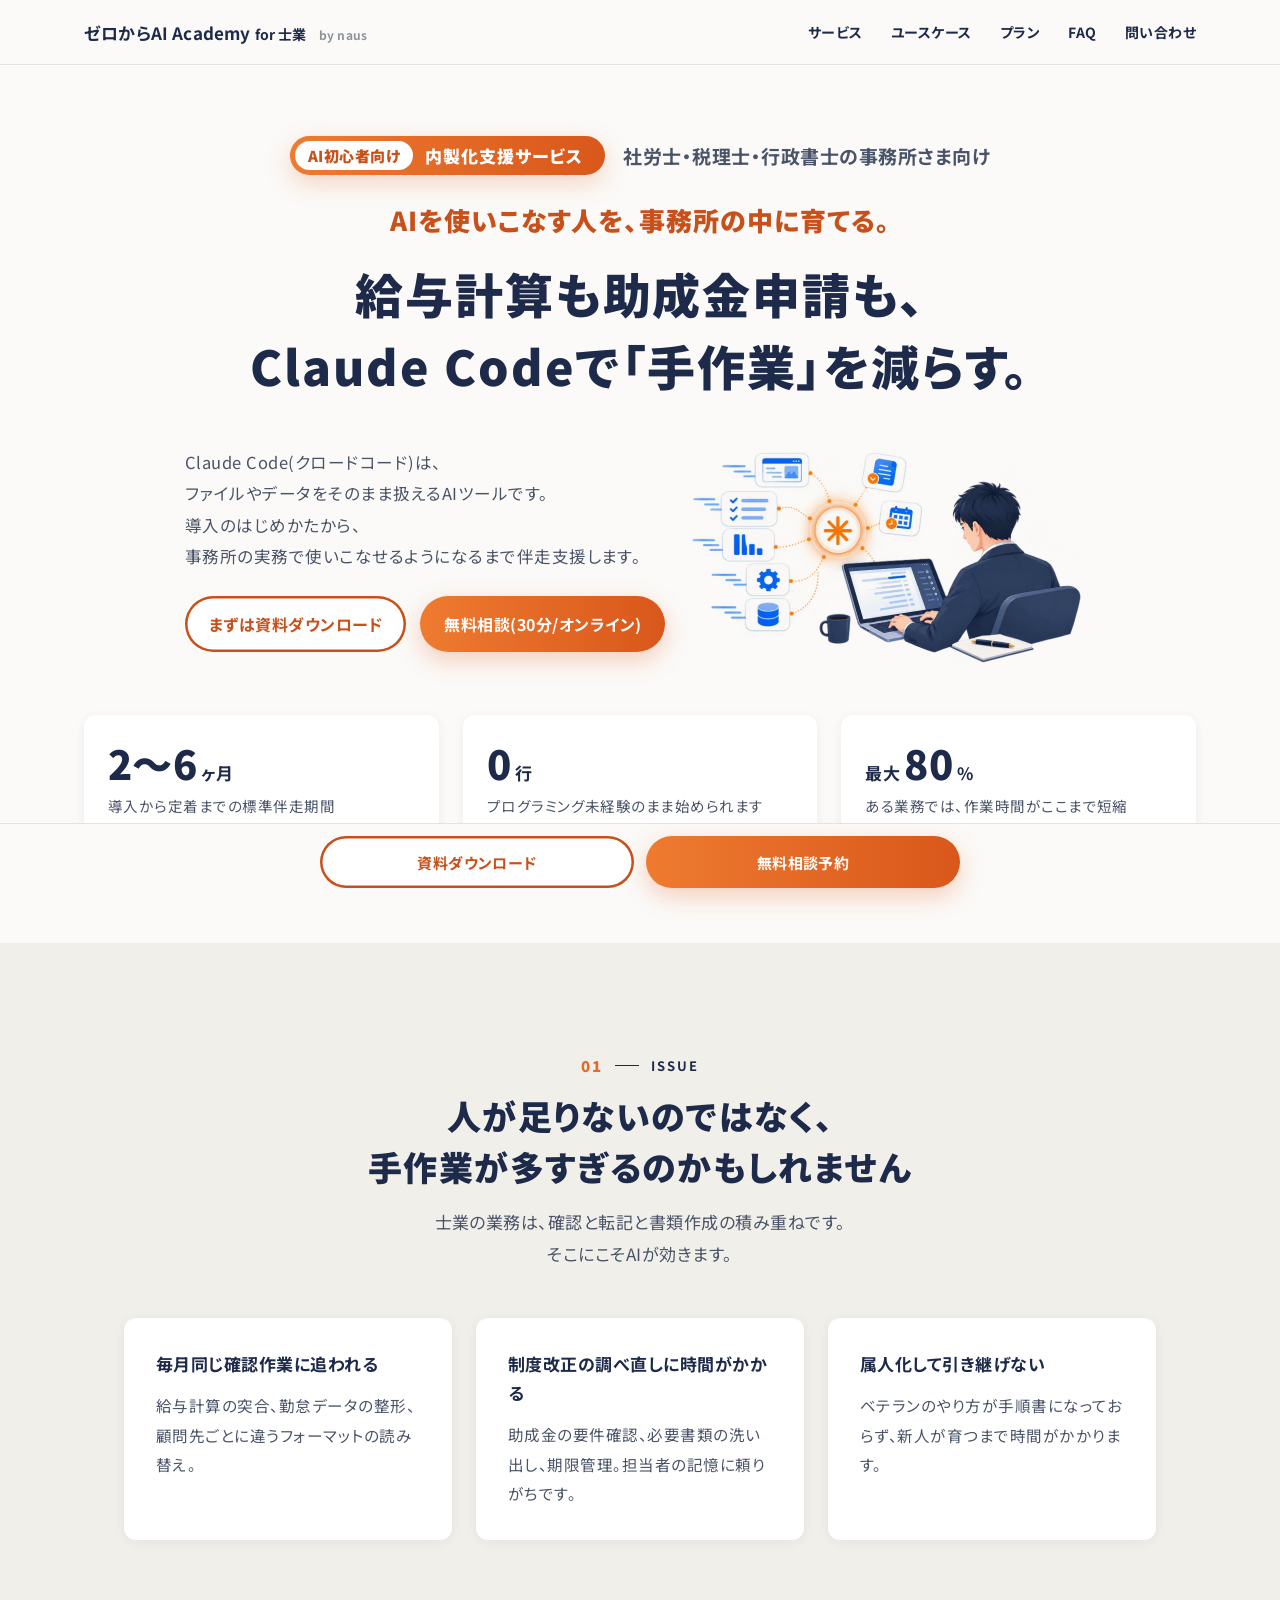
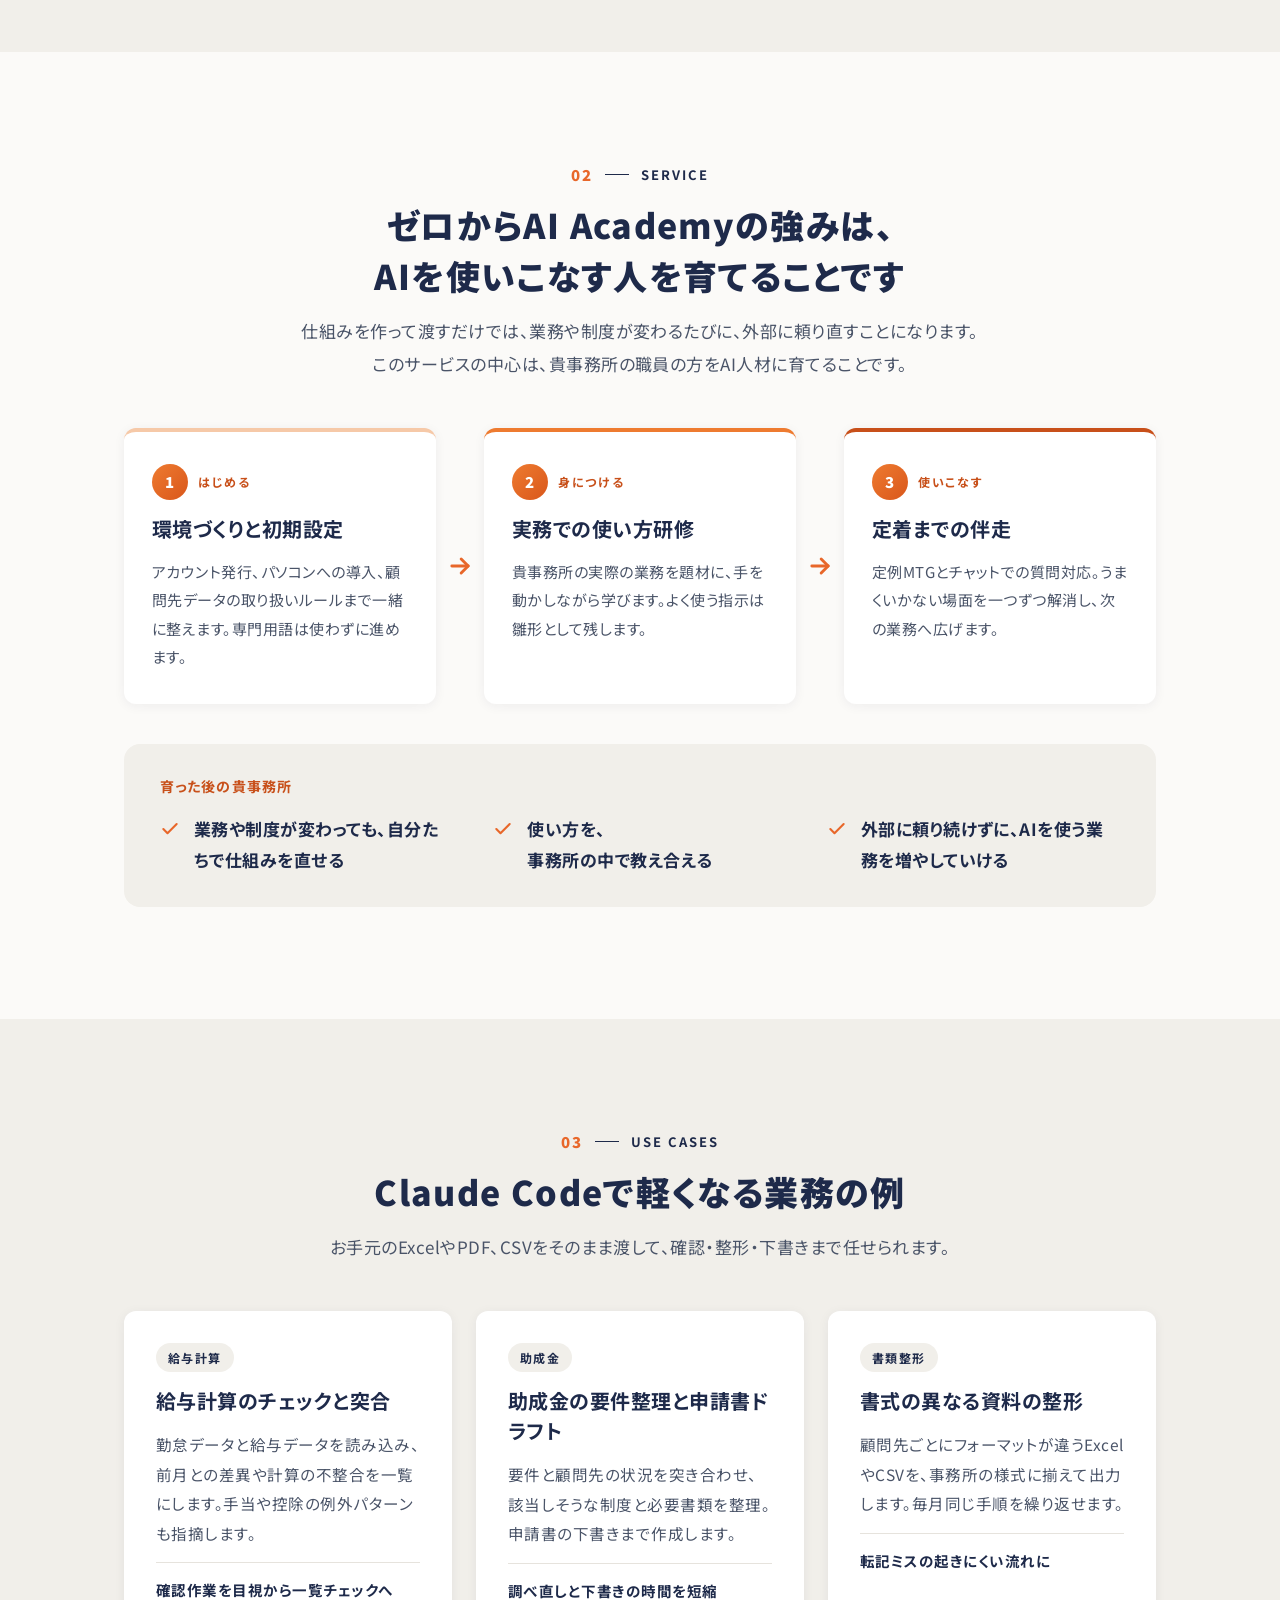
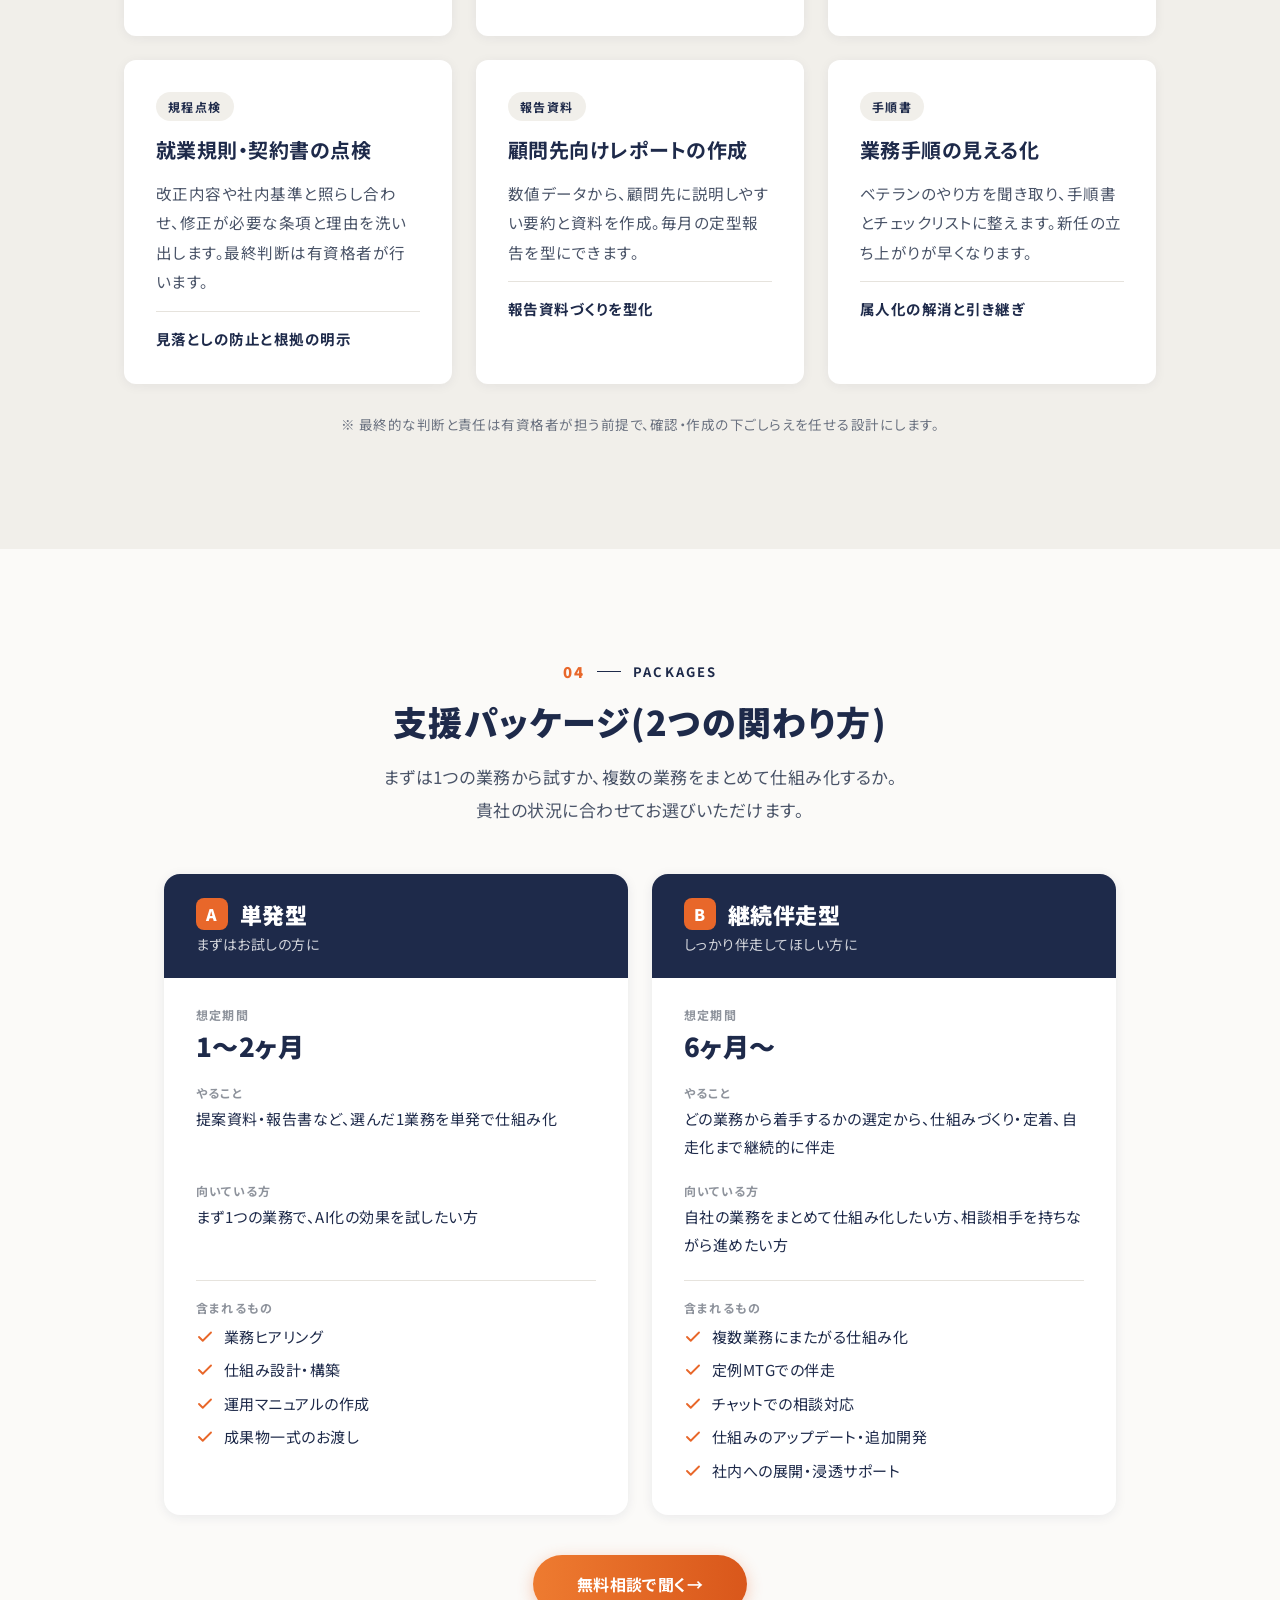
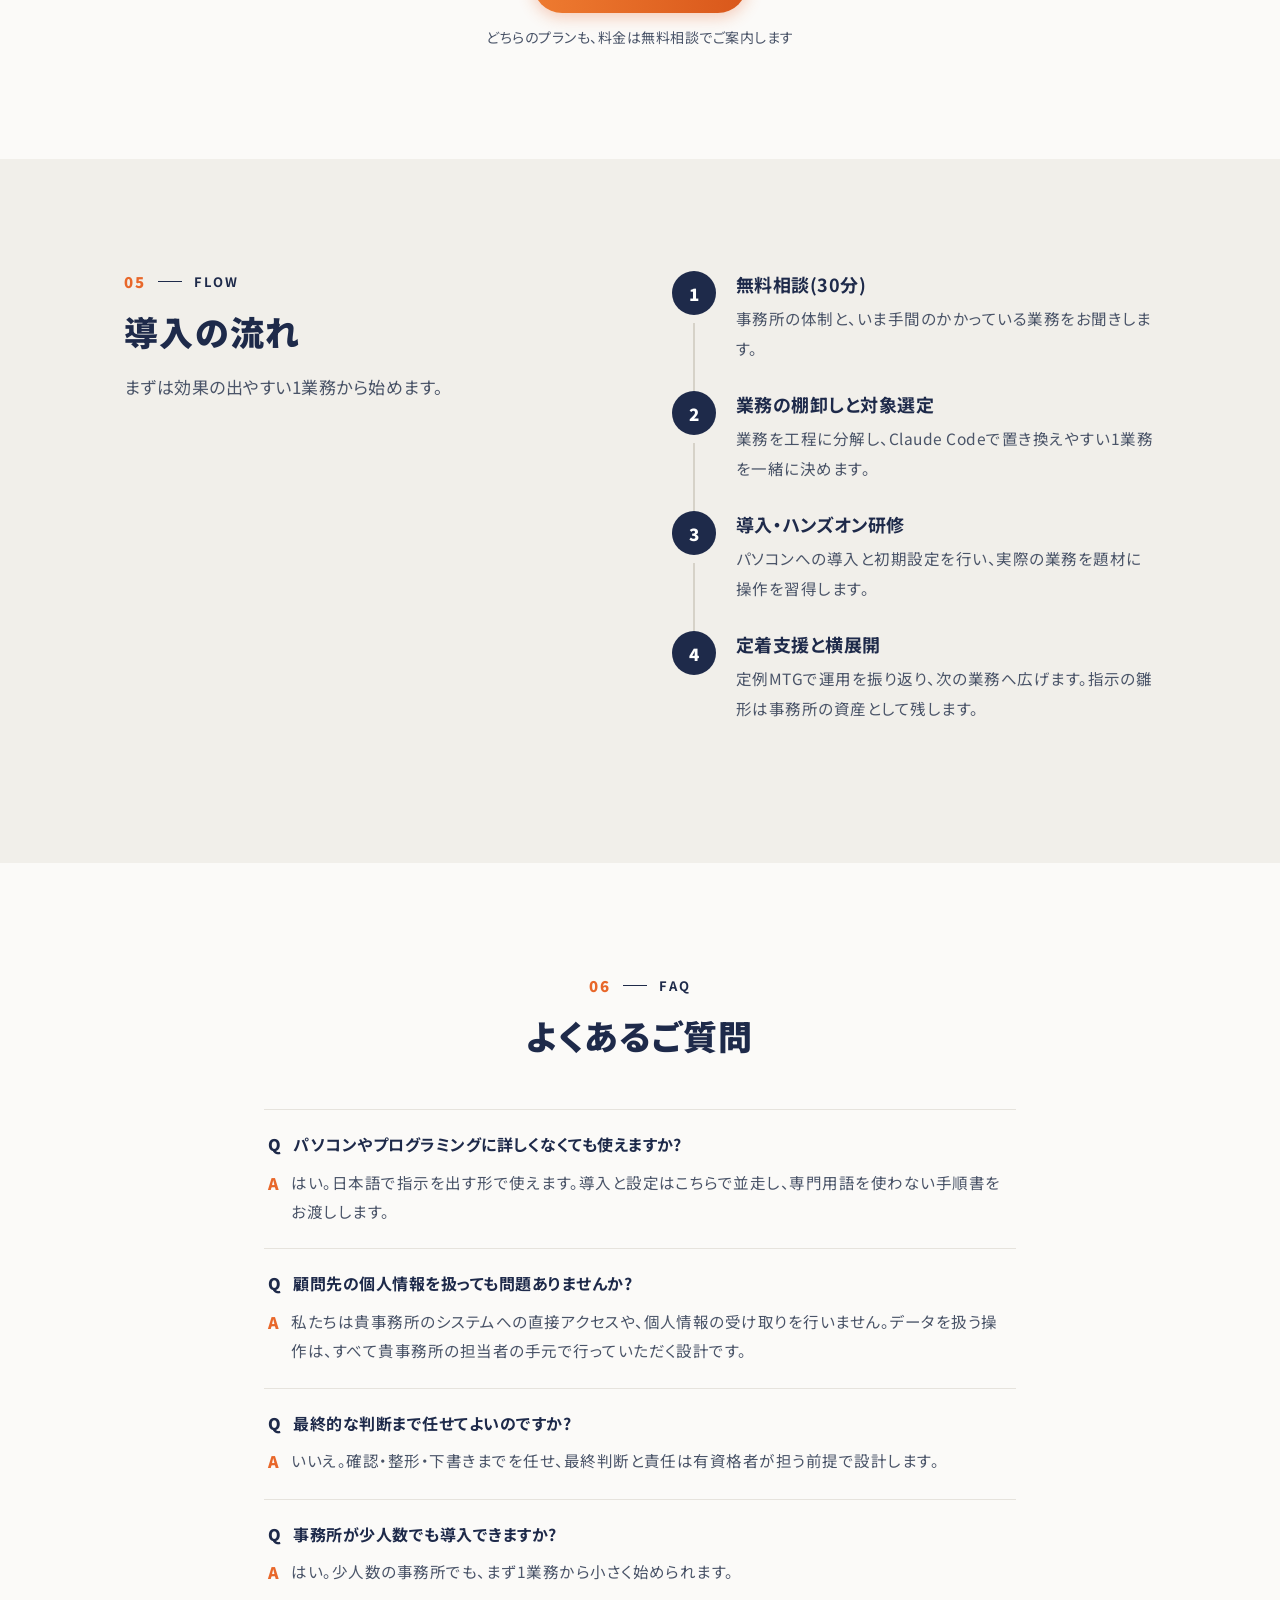
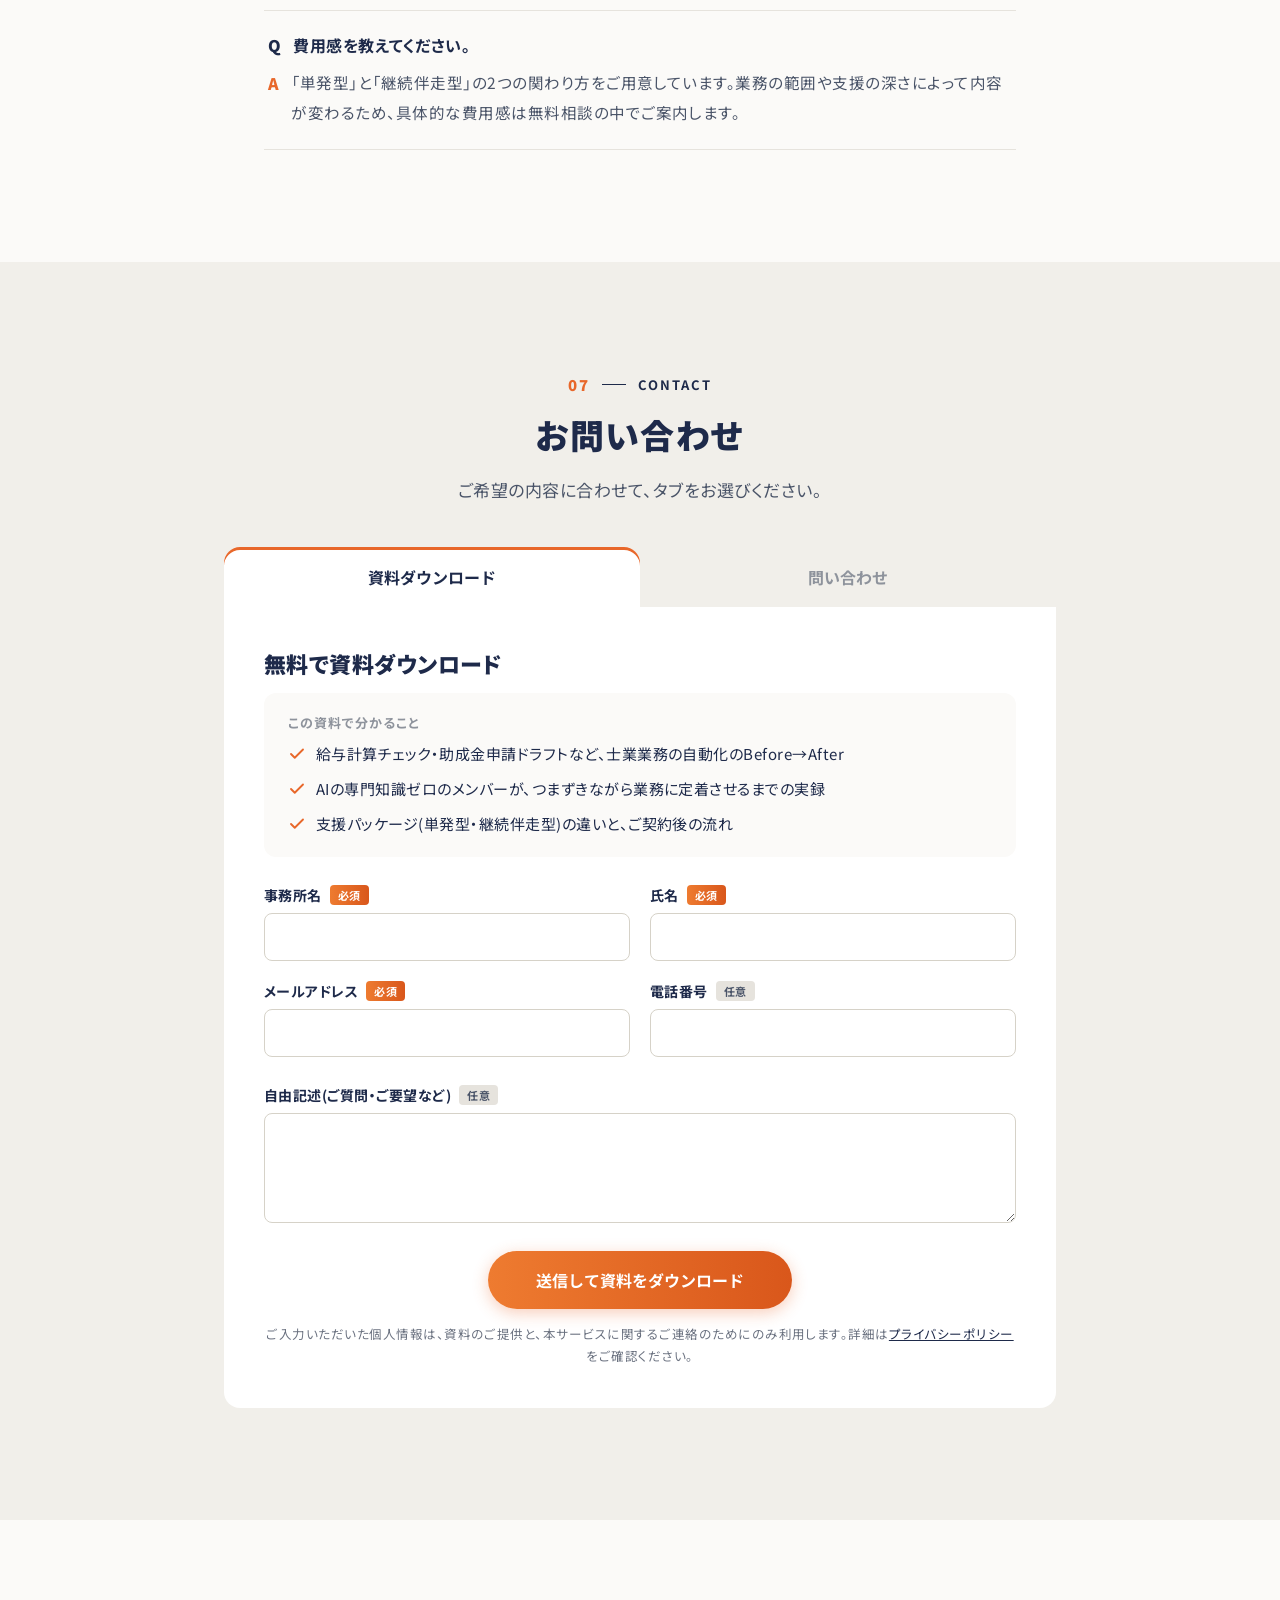
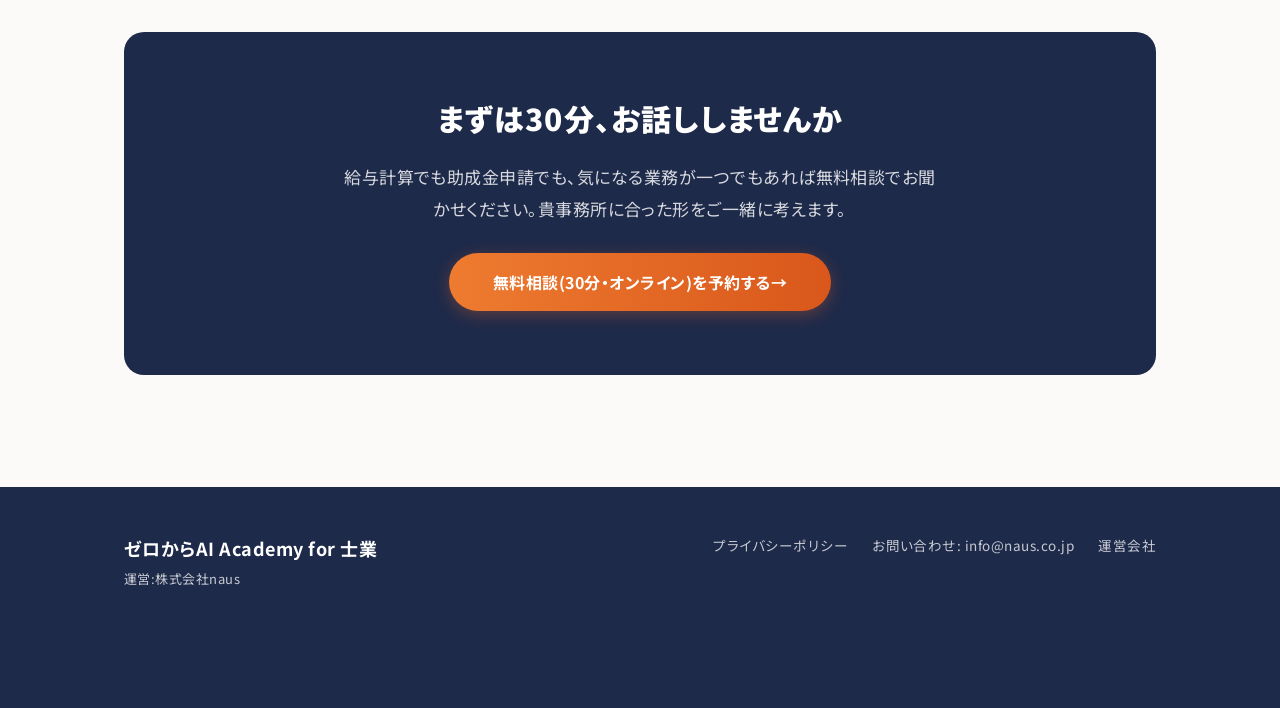
==== index.html @ ad316772 "feat: サービス欄を3段階カードと育成後ボックスの構成に変更 - 見出しとリード文を変更 - 3カードに段階ごとのオレンジの上端ボーダー・番号丸・段階ラベルを追加 - カードの下に「育った後の貴事" ====
<!DOCTYPE html>
<html>
<head>
<meta charset="utf-8">
<meta name="viewport" content="width=device-width, initial-scale=1">
<link rel="preconnect" href="https://fonts.googleapis.com">
<link rel="stylesheet" href="https://fonts.googleapis.com/css2?family=Noto+Sans+JP:wght@400;500;700;900&display=swap">
<link rel="stylesheet" href="/assets/style.css">
</head>
<body>

<!-- ===== 固定ヘッダー ===== -->
<header class="site-header">
  <div class="header-inner">
    <a href="#" class="logo">
      <span class="logo-main">ゼロからAI Academy <small>for 士業</small></span>
      <span class="logo-by">by naus</span>
    </a>
    <nav class="nav-desktop">
      <a href="#service">サービス</a>
      <a href="#usecase">ユースケース</a>
      <a href="#pricing">プラン</a>
      <a href="#faq">FAQ</a>
      <a href="#contact" data-tab="contact">問い合わせ</a>
    </nav>
    <button type="button" class="menu-btn" id="menu-btn" aria-label="メニュー"><svg width="26" height="26" viewBox="0 0 24 24" fill="none" stroke="#1E2A4A" stroke-width="2" stroke-linecap="round"><path d="M4 7h16"></path><path d="M4 12h16"></path><path d="M4 17h16"></path></svg></button>
  </div>
  <nav class="nav-mobile" id="nav-mobile" hidden>
    <a href="#service">サービス</a>
    <a href="#usecase">ユースケース</a>
    <a href="#pricing">プラン</a>
    <a href="#faq">FAQ</a>
    <a href="#contact" data-tab="contact">問い合わせ</a>
  </nav>
</header>

<!-- ===== 1. ヒーロー ===== -->
<section class="hero">
  <div class="container hero-inner">
    <div class="hero-top">
      <div class="hero-badge"><span class="hero-badge-pill">AI初心者向け</span><span class="hero-badge-text">内製化支援サービス</span></div>
      <span class="hero-target">社労士・税理士・行政書士の事務所さま向け</span>
    </div>
    <p class="hero-sub">AIを使いこなす人を、事務所の中に育てる。</p>
    <h1 class="hero-title">給与計算も助成金申請も、<br>Claude Codeで「手作業」を減らす。</h1>
    <div class="hero-cols">
      <div class="hero-text">
        <p class="hero-lead">Claude Code(クロードコード)は、ファイルやデータをそのまま扱えるAIツールです。<br>導入のはじめかたから、事務所の実務で使いこなせるようになるまで伴走支援します。</p>
        <div class="hero-btns">
          <a href="#download" class="btn-outline" data-tab="download">まずは資料ダウンロード</a>
          <a href="https://calendar.app.google/waQHq6Jvxr3rPzez9" target="_blank" rel="noopener" class="btn-grad">無料相談(30分/オンライン)</a>
        </div>
      </div>
      <img class="hero-illust" src="assets/hero-illust.webp" width="800" height="468" alt="ノートPCでClaude Codeを使い、書類・スケジュール・データなどの業務がつながっていくイメージ">
    </div>
    <div class="stats">
      <div class="card stat">
        <div class="stat-num">2〜6<span class="u">ヶ月</span></div>
        <div class="stat-text">導入から定着までの標準伴走期間</div>
      </div>
      <div class="card stat">
        <div class="stat-num">0<span class="u">行</span></div>
        <div class="stat-text">プログラミング未経験のまま始められます</div>
      </div>
      <div class="card stat">
        <div class="stat-num"><span class="pre">最大</span>80<span class="u">%</span></div>
        <div class="stat-text">ある業務では、作業時間がここまで短縮</div>
      </div>
    </div>
  </div>
</section>

<!-- ===== 2. ISSUE ===== -->
<section id="problem" class="section section-alt">
  <div class="container">
    <div class="sec-head">
      <div class="sec-label"><span class="sec-label-num">01</span><span class="sec-label-line"></span>ISSUE</div>
      <h2 class="sec-title">人が足りないのではなく、<br>手作業が多すぎるのかもしれません</h2>
      <p class="sec-lead">士業の業務は、確認と転記と書類作成の積み重ねです。<br>そこにこそAIが効きます。</p>
    </div>
    <div class="issue-grid">
      <div class="card issue-card">
        <p class="issue-card-title">毎月同じ確認作業に追われる</p>
        <p class="issue-card-text">給与計算の突合、勤怠データの整形、顧問先ごとに違うフォーマットの読み替え。</p>
      </div>
      <div class="card issue-card">
        <p class="issue-card-title">制度改正の調べ直しに時間がかかる</p>
        <p class="issue-card-text">助成金の要件確認、必要書類の洗い出し、期限管理。担当者の記憶に頼りがちです。</p>
      </div>
      <div class="card issue-card">
        <p class="issue-card-title">属人化して引き継げない</p>
        <p class="issue-card-text">ベテランのやり方が手順書になっておらず、新人が育つまで時間がかかります。</p>
      </div>
    </div>
  </div>
</section>

<!-- ===== 3. SERVICE ===== -->
<section id="service" class="section">
  <div class="container">
    <div class="sec-head">
      <div class="sec-label"><span class="sec-label-num">02</span><span class="sec-label-line"></span>SERVICE</div>
      <h2 class="sec-title svc-title"><span class="svc-ph">ゼロからAI</span> <span class="svc-ph">Academyの</span><span class="svc-ph">強みは、</span><br><span class="svc-ph">AIを使いこなす</span><span class="svc-ph">人を育てる</span><span class="svc-ph">ことです</span></h2>
      <p class="sec-lead svc-lead">仕組みを作って渡すだけでは、業務や制度が変わるたびに、外部に頼り直すことになります。<br>このサービスの中心は、貴事務所の職員の方をAI人材に育てることです。</p>
    </div>
    <div class="svc-steps">
      <div class="card svc-card svc-card-1">
        <div class="svc-card-head"><span class="svc-num">1</span><span class="svc-stage">はじめる</span></div>
        <h3 class="svc-card-title">環境づくりと初期設定</h3>
        <p class="svc-card-text">アカウント発行、パソコンへの導入、顧問先データの取り扱いルールまで一緒に整えます。専門用語は使わずに進めます。</p>
      </div>
      <div class="svc-arrow" aria-hidden="true"><svg width="28" height="28" viewBox="0 0 24 24" fill="none" stroke="#E8672A" stroke-width="2.5" stroke-linecap="round" stroke-linejoin="round"><path d="M5 12h14"></path><path d="m13 6 6 6-6 6"></path></svg></div>
      <div class="card svc-card svc-card-2">
        <div class="svc-card-head"><span class="svc-num">2</span><span class="svc-stage">身につける</span></div>
        <h3 class="svc-card-title">実務での使い方研修</h3>
        <p class="svc-card-text">貴事務所の実際の業務を題材に、手を動かしながら学びます。よく使う指示は雛形として残します。</p>
      </div>
      <div class="svc-arrow" aria-hidden="true"><svg width="28" height="28" viewBox="0 0 24 24" fill="none" stroke="#E8672A" stroke-width="2.5" stroke-linecap="round" stroke-linejoin="round"><path d="M5 12h14"></path><path d="m13 6 6 6-6 6"></path></svg></div>
      <div class="card svc-card svc-card-3">
        <div class="svc-card-head"><span class="svc-num">3</span><span class="svc-stage">使いこなす</span></div>
        <h3 class="svc-card-title">定着までの伴走</h3>
        <p class="svc-card-text">定例MTGとチャットでの質問対応。うまくいかない場面を一つずつ解消し、次の業務へ広げます。</p>
      </div>
    </div>
    <div class="svc-after">
      <div class="svc-after-label">育った後の貴事務所</div>
      <div class="svc-after-grid">
        <div class="svc-after-item"><svg width="20" height="20" viewBox="0 0 24 24" fill="none" stroke="#E8672A" stroke-width="2.5" stroke-linecap="round" stroke-linejoin="round" aria-hidden="true"><path d="M20 6 9 17l-5-5"></path></svg><span>業務や制度が変わっても、自分たちで仕組みを直せる</span></div>
        <div class="svc-after-item"><svg width="20" height="20" viewBox="0 0 24 24" fill="none" stroke="#E8672A" stroke-width="2.5" stroke-linecap="round" stroke-linejoin="round" aria-hidden="true"><path d="M20 6 9 17l-5-5"></path></svg><span><span class="svc-ph">使い方を、</span><span class="svc-ph">事務所の中で教え合える</span></span></div>
        <div class="svc-after-item"><svg width="20" height="20" viewBox="0 0 24 24" fill="none" stroke="#E8672A" stroke-width="2.5" stroke-linecap="round" stroke-linejoin="round" aria-hidden="true"><path d="M20 6 9 17l-5-5"></path></svg><span>外部に頼り続けずに、AIを使う業務を増やしていける</span></div>
      </div>
    </div>
  </div>
</section>

<!-- ===== 4. USE CASES ===== -->
<section id="usecase" class="section section-alt">
  <div class="container">
    <div class="sec-head">
      <div class="sec-label"><span class="sec-label-num">03</span><span class="sec-label-line"></span>USE CASES</div>
      <h2 class="sec-title">Claude Codeで軽くなる業務の例</h2>
      <p class="sec-lead">お手元のExcelやPDF、CSVをそのまま渡して、確認・整形・下書きまで任せられます。</p>
    </div>
    <div class="uc-grid">
      <div class="card uc-card">
        <span class="uc-tag">給与計算</span>
        <h3 class="uc-title">給与計算のチェックと突合</h3>
        <p class="uc-text">勤怠データと給与データを読み込み、前月との差異や計算の不整合を一覧にします。手当や控除の例外パターンも指摘します。</p>
        <div class="uc-effect">確認作業を目視から一覧チェックへ</div>
      </div>
      <div class="card uc-card">
        <span class="uc-tag">助成金</span>
        <h3 class="uc-title">助成金の要件整理と申請書ドラフト</h3>
        <p class="uc-text">要件と顧問先の状況を突き合わせ、該当しそうな制度と必要書類を整理。申請書の下書きまで作成します。</p>
        <div class="uc-effect">調べ直しと下書きの時間を短縮</div>
      </div>
      <div class="card uc-card">
        <span class="uc-tag">書類整形</span>
        <h3 class="uc-title">書式の異なる資料の整形</h3>
        <p class="uc-text">顧問先ごとにフォーマットが違うExcelやCSVを、事務所の様式に揃えて出力します。毎月同じ手順を繰り返せます。</p>
        <div class="uc-effect">転記ミスの起きにくい流れに</div>
      </div>
      <div class="card uc-card">
        <span class="uc-tag">規程点検</span>
        <h3 class="uc-title">就業規則・契約書の点検</h3>
        <p class="uc-text">改正内容や社内基準と照らし合わせ、修正が必要な条項と理由を洗い出します。最終判断は有資格者が行います。</p>
        <div class="uc-effect">見落としの防止と根拠の明示</div>
      </div>
      <div class="card uc-card">
        <span class="uc-tag">報告資料</span>
        <h3 class="uc-title">顧問先向けレポートの作成</h3>
        <p class="uc-text">数値データから、顧問先に説明しやすい要約と資料を作成。毎月の定型報告を型にできます。</p>
        <div class="uc-effect">報告資料づくりを型化</div>
      </div>
      <div class="card uc-card">
        <span class="uc-tag">手順書</span>
        <h3 class="uc-title">業務手順の見える化</h3>
        <p class="uc-text">ベテランのやり方を聞き取り、手順書とチェックリストに整えます。新任の立ち上がりが早くなります。</p>
        <div class="uc-effect">属人化の解消と引き継ぎ</div>
      </div>
    </div>
    <p class="uc-note">※ 最終的な判断と責任は有資格者が担う前提で、確認・作成の下ごしらえを任せる設計にします。</p>
  </div>
</section>

<!-- ===== 5. PACKAGES ===== -->
<section id="pricing" class="section">
  <div class="container container-pkg">
    <div class="sec-head">
      <div class="sec-label"><span class="sec-label-num">04</span><span class="sec-label-line"></span>PACKAGES</div>
      <h2 class="sec-title">支援パッケージ(2つの関わり方)</h2>
      <p class="sec-lead">まずは1つの業務から試すか、複数の業務をまとめて仕組み化するか。<br>貴社の状況に合わせてお選びいただけます。</p>
    </div>
    <div class="pkg-grid">
      <div class="pkg-card">
        <div class="pkg-head">
          <div class="pkg-head-row"><span class="pkg-key">A</span><span class="pkg-name">単発型</span></div>
          <span class="pkg-sub">まずはお試しの方に</span>
        </div>
        <div class="pkg-row first"><span class="pkg-label">想定期間</span><span class="pkg-period">1〜2ヶ月</span></div>
        <div class="pkg-row"><span class="pkg-label">やること</span><span class="pkg-value">提案資料・報告書など、選んだ1業務を単発で仕組み化</span></div>
        <div class="pkg-row"><span class="pkg-label">向いている方</span><span class="pkg-value">まず1つの業務で、AI化の効果を試したい方</span></div>
        <div class="pkg-items">
          <span class="pkg-label">含まれるもの</span>
          <div class="check-item"><svg width="18" height="18" viewBox="0 0 24 24" fill="none" stroke="#E8672A" stroke-width="2.5" stroke-linecap="round" stroke-linejoin="round"><path d="M20 6 9 17l-5-5"></path></svg>業務ヒアリング</div>
          <div class="check-item"><svg width="18" height="18" viewBox="0 0 24 24" fill="none" stroke="#E8672A" stroke-width="2.5" stroke-linecap="round" stroke-linejoin="round"><path d="M20 6 9 17l-5-5"></path></svg>仕組み設計・構築</div>
          <div class="check-item"><svg width="18" height="18" viewBox="0 0 24 24" fill="none" stroke="#E8672A" stroke-width="2.5" stroke-linecap="round" stroke-linejoin="round"><path d="M20 6 9 17l-5-5"></path></svg>運用マニュアルの作成</div>
          <div class="check-item"><svg width="18" height="18" viewBox="0 0 24 24" fill="none" stroke="#E8672A" stroke-width="2.5" stroke-linecap="round" stroke-linejoin="round"><path d="M20 6 9 17l-5-5"></path></svg>成果物一式のお渡し</div>
        </div>
      </div>
      <div class="pkg-card">
        <div class="pkg-head">
          <div class="pkg-head-row"><span class="pkg-key">B</span><span class="pkg-name">継続伴走型</span></div>
          <span class="pkg-sub">しっかり伴走してほしい方に</span>
        </div>
        <div class="pkg-row first"><span class="pkg-label">想定期間</span><span class="pkg-period">6ヶ月〜</span></div>
        <div class="pkg-row"><span class="pkg-label">やること</span><span class="pkg-value">どの業務から着手するかの選定から、仕組みづくり・定着、自走化まで継続的に伴走</span></div>
        <div class="pkg-row"><span class="pkg-label">向いている方</span><span class="pkg-value">自社の業務をまとめて仕組み化したい方、相談相手を持ちながら進めたい方</span></div>
        <div class="pkg-items">
          <span class="pkg-label">含まれるもの</span>
          <div class="check-item"><svg width="18" height="18" viewBox="0 0 24 24" fill="none" stroke="#E8672A" stroke-width="2.5" stroke-linecap="round" stroke-linejoin="round"><path d="M20 6 9 17l-5-5"></path></svg>複数業務にまたがる仕組み化</div>
          <div class="check-item"><svg width="18" height="18" viewBox="0 0 24 24" fill="none" stroke="#E8672A" stroke-width="2.5" stroke-linecap="round" stroke-linejoin="round"><path d="M20 6 9 17l-5-5"></path></svg>定例MTGでの伴走</div>
          <div class="check-item"><svg width="18" height="18" viewBox="0 0 24 24" fill="none" stroke="#E8672A" stroke-width="2.5" stroke-linecap="round" stroke-linejoin="round"><path d="M20 6 9 17l-5-5"></path></svg>チャットでの相談対応</div>
          <div class="check-item"><svg width="18" height="18" viewBox="0 0 24 24" fill="none" stroke="#E8672A" stroke-width="2.5" stroke-linecap="round" stroke-linejoin="round"><path d="M20 6 9 17l-5-5"></path></svg>仕組みのアップデート・追加開発</div>
          <div class="check-item"><svg width="18" height="18" viewBox="0 0 24 24" fill="none" stroke="#E8672A" stroke-width="2.5" stroke-linecap="round" stroke-linejoin="round"><path d="M20 6 9 17l-5-5"></path></svg>社内への展開・浸透サポート</div>
        </div>
      </div>
    </div>
    <div class="pkg-cta">
      <a href="https://calendar.app.google/waQHq6Jvxr3rPzez9" target="_blank" rel="noopener" class="btn-grad">無料相談で聞く→</a>
      <p>どちらのプランも、料金は無料相談でご案内します</p>
    </div>
  </div>
</section>

<!-- ===== 6. FLOW ===== -->
<section id="flow" class="section section-alt">
  <div class="container flow-inner">
    <div class="flow-head">
      <div class="sec-label"><span class="sec-label-num">05</span><span class="sec-label-line"></span>FLOW</div>
      <h2 class="sec-title">導入の流れ</h2>
      <p class="sec-lead">まずは効果の出やすい1業務から始めます。</p>
    </div>
    <div>
      <div class="flow-step">
        <div class="flow-rail"><span class="flow-num">1</span><span class="flow-line"></span></div>
        <div class="flow-body">
          <h3 class="flow-title">無料相談(30分)</h3>
          <p class="flow-text">事務所の体制と、いま手間のかかっている業務をお聞きします。</p>
        </div>
      </div>
      <div class="flow-step">
        <div class="flow-rail"><span class="flow-num">2</span><span class="flow-line"></span></div>
        <div class="flow-body">
          <h3 class="flow-title">業務の棚卸しと対象選定</h3>
          <p class="flow-text">業務を工程に分解し、Claude Codeで置き換えやすい1業務を一緒に決めます。</p>
        </div>
      </div>
      <div class="flow-step">
        <div class="flow-rail"><span class="flow-num">3</span><span class="flow-line"></span></div>
        <div class="flow-body">
          <h3 class="flow-title">導入・ハンズオン研修</h3>
          <p class="flow-text">パソコンへの導入と初期設定を行い、実際の業務を題材に操作を習得します。</p>
        </div>
      </div>
      <div class="flow-step">
        <div class="flow-rail"><span class="flow-num">4</span></div>
        <div class="flow-body">
          <h3 class="flow-title">定着支援と横展開</h3>
          <p class="flow-text">定例MTGで運用を振り返り、次の業務へ広げます。指示の雛形は事務所の資産として残します。</p>
        </div>
      </div>
    </div>
  </div>
</section>

<!-- ===== 7. FAQ ===== -->
<section id="faq" class="section">
  <div class="container container-faq">
    <div class="sec-head">
      <div class="sec-label"><span class="sec-label-num">06</span><span class="sec-label-line"></span>FAQ</div>
      <h2 class="sec-title">よくあるご質問</h2>
    </div>
    <div class="faq-list">
      <div class="faq-item">
        <div class="faq-q"><span>Q</span>パソコンやプログラミングに詳しくなくても使えますか?</div>
        <div class="faq-a"><span>A</span><p>はい。日本語で指示を出す形で使えます。導入と設定はこちらで並走し、専門用語を使わない手順書をお渡しします。</p></div>
      </div>
      <div class="faq-item">
        <div class="faq-q"><span>Q</span>顧問先の個人情報を扱っても問題ありませんか?</div>
        <div class="faq-a"><span>A</span><p>私たちは貴事務所のシステムへの直接アクセスや、個人情報の受け取りを行いません。データを扱う操作は、すべて貴事務所の担当者の手元で行っていただく設計です。</p></div>
      </div>
      <div class="faq-item">
        <div class="faq-q"><span>Q</span>最終的な判断まで任せてよいのですか?</div>
        <div class="faq-a"><span>A</span><p>いいえ。確認・整形・下書きまでを任せ、最終判断と責任は有資格者が担う前提で設計します。</p></div>
      </div>
      <div class="faq-item">
        <div class="faq-q"><span>Q</span>事務所が少人数でも導入できますか?</div>
        <div class="faq-a"><span>A</span><p>はい。少人数の事務所でも、まず1業務から小さく始められます。</p></div>
      </div>
      <div class="faq-item">
        <div class="faq-q"><span>Q</span>費用感を教えてください。</div>
        <div class="faq-a"><span>A</span><p>「単発型」と「継続伴走型」の2つの関わり方をご用意しています。業務の範囲や支援の深さによって内容が変わるため、具体的な費用感は無料相談の中でご案内します。</p></div>
      </div>
    </div>
  </div>
</section>

<!-- ===== 8. CONTACT ===== -->
<section id="contact" class="section section-alt">
  <div id="download" class="container container-contact">
    <div class="sec-head contact-head">
      <div class="sec-label"><span class="sec-label-num">07</span><span class="sec-label-line"></span>CONTACT</div>
      <h2 class="sec-title">お問い合わせ</h2>
      <p class="sec-lead">ご希望の内容に合わせて、タブをお選びください。</p>
    </div>
    <div class="tabs">
      <button type="button" class="tab is-active" data-tab="download">資料ダウンロード</button>
      <button type="button" class="tab" data-tab="contact">問い合わせ</button>
    </div>
    <div class="contact-panel">

      <form name="download" method="POST" action="/thanks/" data-netlify="true" netlify-honeypot="bot-field" class="contact-form" data-panel="download">
        <input type="hidden" name="form-name" value="download">
        <p class="hp"><label><input name="bot-field" tabindex="-1" autocomplete="off"></label></p>
        <div class="form-intro">
          <h3>無料で資料ダウンロード</h3>
          <div class="points">
            <span class="points-label">この資料で分かること</span>
            <div class="point"><svg width="18" height="18" viewBox="0 0 24 24" fill="none" stroke="#E8672A" stroke-width="2.5" stroke-linecap="round" stroke-linejoin="round"><path d="M20 6 9 17l-5-5"></path></svg>給与計算チェック・助成金申請ドラフトなど、士業業務の自動化のBefore→After</div>
            <div class="point"><svg width="18" height="18" viewBox="0 0 24 24" fill="none" stroke="#E8672A" stroke-width="2.5" stroke-linecap="round" stroke-linejoin="round"><path d="M20 6 9 17l-5-5"></path></svg>AIの専門知識ゼロのメンバーが、つまずきながら業務に定着させるまでの実録</div>
            <div class="point"><svg width="18" height="18" viewBox="0 0 24 24" fill="none" stroke="#E8672A" stroke-width="2.5" stroke-linecap="round" stroke-linejoin="round"><path d="M20 6 9 17l-5-5"></path></svg>支援パッケージ(単発型・継続伴走型)の違いと、ご契約後の流れ</div>
          </div>
        </div>
        <div class="fields">
          <label class="field"><span class="field-label">事務所名<span class="req">必須</span></span><input type="text" name="office" required></label>
          <label class="field"><span class="field-label">氏名<span class="req">必須</span></span><input type="text" name="name" required></label>
          <label class="field"><span class="field-label">メールアドレス<span class="req">必須</span></span><input type="email" name="email" required></label>
          <label class="field"><span class="field-label">電話番号<span class="opt">任意</span></span><input type="tel" name="tel"></label>
        </div>
        <label class="field"><span class="field-label">自由記述(ご質問・ご要望など)<span class="opt">任意</span></span><textarea name="message" rows="4"></textarea></label>
        <div class="form-submit">
          <button type="submit" class="submit-btn">送信して資料をダウンロード</button>
          <p class="privacy">ご入力いただいた個人情報は、資料のご提供と、本サービスに関するご連絡のためにのみ利用します。詳細は<a href="https://www.naus.co.jp/2" target="_blank" rel="noopener">プライバシーポリシー</a>をご確認ください。</p>
        </div>
      </form>

      <form name="contact" method="POST" action="/contact-thanks/" data-netlify="true" netlify-honeypot="bot-field" class="contact-form" data-panel="contact" hidden>
        <input type="hidden" name="form-name" value="contact">
        <p class="hp"><label><input name="bot-field" tabindex="-1" autocomplete="off"></label></p>
        <div class="form-intro">
          <h3>お問い合わせ</h3>
          <div class="points">
            <div class="point"><svg width="18" height="18" viewBox="0 0 24 24" fill="none" stroke="#E8672A" stroke-width="2.5" stroke-linecap="round" stroke-linejoin="round"><path d="M20 6 9 17l-5-5"></path></svg>自社のどの業務からAI化できそうか、当てはめて聞きたい</div>
            <div class="point"><svg width="18" height="18" viewBox="0 0 24 24" fill="none" stroke="#E8672A" stroke-width="2.5" stroke-linecap="round" stroke-linejoin="round"><path d="M20 6 9 17l-5-5"></path></svg>研修やセミナーの登壇・取材のご依頼</div>
            <div class="point"><svg width="18" height="18" viewBox="0 0 24 24" fill="none" stroke="#E8672A" stroke-width="2.5" stroke-linecap="round" stroke-linejoin="round"><path d="M20 6 9 17l-5-5"></path></svg>支援パッケージや進め方についてのご質問</div>
          </div>
          <p class="form-note">※紹介資料をご希望の方は、資料ダウンロードのタブからお受け取りいただけます。</p>
        </div>
        <div class="fields">
          <label class="field"><span class="field-label">事務所名<span class="req">必須</span></span><input type="text" name="office" required></label>
          <label class="field"><span class="field-label">氏名<span class="req">必須</span></span><input type="text" name="name" required></label>
          <label class="field"><span class="field-label">メールアドレス<span class="req">必須</span></span><input type="email" name="email" required></label>
          <label class="field"><span class="field-label">電話番号<span class="opt">任意</span></span><input type="tel" name="tel"></label>
        </div>
        <label class="field"><span class="field-label">ご相談内容(自由記入)<span class="opt">任意</span></span><textarea name="message" rows="4"></textarea></label>
        <div class="form-submit">
          <button type="submit" class="submit-btn">この内容で問い合わせる</button>
          <p class="privacy">ご入力いただいた個人情報は、お問い合わせへのご回答と、本サービスに関するご連絡のためにのみ利用します。詳細は<a href="https://www.naus.co.jp/2" target="_blank" rel="noopener">プライバシーポリシー</a>をご確認ください。</p>
        </div>
      </form>

    </div>
  </div>
</section>

<!-- ===== 9. 最終CTA ===== -->
<section class="cta-section">
  <div class="container">
    <div class="cta-box">
      <h2>まずは30分、お話ししませんか</h2>
      <p>給与計算でも助成金申請でも、気になる業務が一つでもあれば無料相談でお聞かせください。貴事務所に合った形をご一緒に考えます。</p>
      <a href="https://calendar.app.google/waQHq6Jvxr3rPzez9" target="_blank" rel="noopener" class="btn-grad">無料相談(30分・オンライン)を予約する→</a>
    </div>
  </div>
</section>

<!-- ===== 10. フッター ===== -->
<footer class="site-footer">
  <div class="footer-inner">
    <div class="footer-brand">
      <div class="footer-name">ゼロからAI Academy for 士業</div>
      <div class="footer-op">運営:株式会社naus</div>
    </div>
    <nav class="footer-nav">
      <a href="https://www.naus.co.jp/2" target="_blank" rel="noopener">プライバシーポリシー</a>
      <a href="mailto:info@naus.co.jp">お問い合わせ: info@naus.co.jp</a>
      <a href="https://www.naus.co.jp/" target="_blank" rel="noopener">運営会社</a>
    </nav>
  </div>
</footer>

<!-- ===== 11. 下部固定CTAバー ===== -->
<div class="fixed-cta">
  <div class="fixed-cta-inner">
    <a href="#download" class="btn-outline" data-tab="download">資料ダウンロード</a>
    <a href="https://calendar.app.google/waQHq6Jvxr3rPzez9" target="_blank" rel="noopener" class="btn-grad">無料相談予約</a>
  </div>
</div>

<script src="/assets/main.js"></script>
</body>
</html>
---- assets/style.css ----
html { scroll-behavior: smooth; scroll-padding-top: 88px; }
body { margin: 0; background: #FBFAF8; font-family: 'Noto Sans JP', sans-serif; color: #1E2A4A; font-feature-settings: 'palt'; letter-spacing: 0.03em; }
a { color: #1E2A4A; }
a:hover { color: #0F1830; }
*, *::before, *::after { box-sizing: border-box; }
input, textarea, button { font-family: inherit; width: 100%; }
button { width: auto; }
p, h1, h2, h3 { margin: 0; }

.container { max-width: 1080px; margin: 0 auto; padding: 0 24px; }

/* ===== buttons ===== */
.btn-grad { display: inline-flex; align-items: center; justify-content: center; font-weight: 700; font-size: 16px; color: #fff; background: linear-gradient(90deg, #EE7B30, #D9571B); border-radius: 999px; text-decoration: none; }
.btn-grad:hover { background: linear-gradient(90deg, #D9651F, #C04A12); color: #fff; }
.btn-outline { display: inline-flex; align-items: center; justify-content: center; font-weight: 700; font-size: 16px; color: #C8501A; background: #fff; border-radius: 999px; text-decoration: none; box-shadow: inset 0 0 0 2.5px #C8501A; }
.btn-outline:hover { background: #FDF1EA; color: #C8501A; }

/* ===== header ===== */
.site-header { position: fixed; top: 0; left: 0; right: 0; z-index: 100; background: rgba(251,250,248,0.94); -webkit-backdrop-filter: blur(8px); backdrop-filter: blur(8px); border-bottom: 1px solid #E6E3DD; }
.header-inner { max-width: 1160px; margin: 0 auto; padding: 0 24px; height: 64px; display: flex; align-items: center; justify-content: space-between; gap: 24px; }
.logo { display: flex; align-items: baseline; gap: 12px; text-decoration: none; flex-wrap: wrap; }
.logo-main { font-size: 17px; font-weight: 700; color: #1E2A4A; letter-spacing: 0.01em; }
.logo-main small { font-size: 14px; }
.logo-by { font-size: 12px; font-weight: 700; color: #8E939C; letter-spacing: 0.02em; }
.nav-desktop { display: flex; align-items: center; gap: 28px; flex-wrap: wrap; }
.nav-desktop a { font-size: 14px; font-weight: 700; color: #1E2A4A; text-decoration: none; }
.menu-btn { width: 44px; height: 44px; border: none; background: transparent; cursor: pointer; display: none; align-items: center; justify-content: center; padding: 0; }
.nav-mobile { background: #FBFAF8; border-top: 1px solid #E6E3DD; box-shadow: 0 12px 24px rgba(30,42,74,0.08); }
.nav-mobile a { display: block; padding: 16px 24px; font-size: 16px; font-weight: 700; color: #1E2A4A; text-decoration: none; border-bottom: 1px solid #E6E3DD; }
.nav-mobile[hidden] { display: none; }

/* ===== section common ===== */
.section { padding: 112px 0; }
.section-alt { background: #F1EFEA; }
.sec-head { display: flex; flex-direction: column; align-items: center; text-align: center; gap: 14px; margin-bottom: 48px; }
.sec-label { display: flex; align-items: center; gap: 12px; font-size: 13px; font-weight: 700; letter-spacing: 0.16em; color: #1E2A4A; }
.sec-label-num { font-size: 15px; font-weight: 900; color: #E8672A; }
.sec-label-line { width: 24px; height: 1px; background: #1E2A4A; }
.sec-title { font-size: 34px; line-height: 1.5; letter-spacing: 0.04em; color: #1E2A4A; margin: 0; font-weight: 900; }
.sec-lead { font-size: 17px; line-height: 1.9; color: #4A5468; margin: 0; max-width: 660px; }
.card { background: #fff; border-radius: 12px; box-shadow: 0 2px 12px rgba(30,42,74,0.06); }

/* ===== 1. hero ===== */
.hero { padding: 136px 0 96px; }
.hero-inner { max-width: 1160px; display: flex; flex-direction: column; align-items: center; gap: 24px; }
.hero-top { display: flex; align-items: center; justify-content: center; gap: 14px 18px; flex-wrap: wrap; }
.hero-badge { display: inline-flex; align-items: center; gap: 12px; padding: 5px 22px 5px 5px; border-radius: 999px; background: linear-gradient(90deg, #EE7B30, #D9571B); box-shadow: 0 8px 24px rgba(232,100,40,0.25); }
.hero-badge-pill { background: #fff; color: #C8501A; font-size: 15px; font-weight: 900; padding: 4px 13px; border-radius: 999px; }
.hero-badge-text { color: #fff; font-size: 17px; font-weight: 900; letter-spacing: 0.06em; }
.hero-target { font-size: 19px; font-weight: 700; color: #4A5468; }
.hero-sub { font-size: clamp(20px, 3.4vw, 26px); line-height: 1.6; letter-spacing: 0.04em; color: #C8501A; margin: 0; font-weight: 900; text-align: center; }
.hero-title { font-size: clamp(28px, 5vw, 48px); line-height: 1.5; letter-spacing: 0.04em; color: #1E2A4A; margin: -8px 0 0; font-weight: 900; text-align: center; word-break: keep-all; overflow-wrap: anywhere; }
.hero-cols { display: grid; grid-template-columns: max-content minmax(0, 400px); justify-content: center; align-items: center; gap: 24px 0; width: 100%; margin-top: 8px; }
.hero-text { min-width: 0; display: flex; flex-direction: column; align-items: flex-start; text-align: left; gap: 24px; }
.hero-lead { font-size: 16.5px; line-height: 1.9; color: #4A5468; max-width: 510px; margin: 0; word-break: keep-all; overflow-wrap: anywhere; text-wrap: pretty; }
.hero-btns { display: flex; gap: 14px; flex-wrap: nowrap; }
.hero-btns a { padding: 16px 24px; white-space: nowrap; }
.hero-btns .btn-grad { box-shadow: 0 8px 24px rgba(232,100,40,0.30); }
.hero-illust { width: 100%; max-width: 400px; justify-self: start; margin-left: -8px; height: auto; display: block; mix-blend-mode: multiply; }
.stats { display: grid; grid-template-columns: repeat(auto-fit, minmax(220px, 1fr)); gap: 24px; margin-top: 24px; width: 100%; }
.stat { padding: 28px 24px; display: flex; flex-direction: column; gap: 10px; }
.stat-num { font-size: 40px; font-weight: 900; color: #1E2A4A; line-height: 1; }
.stat-num .u { font-size: 17px; font-weight: 700; margin-left: 4px; }
.stat-num .pre { font-size: 17px; font-weight: 700; margin-right: 4px; }
.stat-text { font-size: 14.5px; line-height: 1.8; color: #4A5468; }

/* ===== 2. issue ===== */
.issue-grid { display: grid; grid-template-columns: repeat(auto-fit, minmax(260px, 1fr)); gap: 24px; }
.issue-card { padding: 32px; display: flex; flex-direction: column; gap: 12px; }
.issue-card-title { font-size: 17px; line-height: 1.7; color: #1E2A4A; margin: 0; font-weight: 700; }
.issue-card-text { font-size: 15.5px; line-height: 1.9; color: #4A5468; margin: 0; }

/* ===== 3. service ===== */
.svc-ph { display: inline-block; }
.svc-title { text-wrap: balance; word-break: keep-all; overflow-wrap: anywhere; }
.svc-lead { max-width: 760px; word-break: keep-all; overflow-wrap: anywhere; }
.svc-steps { display: grid; grid-template-columns: 1fr 48px 1fr 48px 1fr; align-items: stretch; }
.svc-card { padding: 32px 28px; display: flex; flex-direction: column; gap: 14px; border-top: 4px solid #F6C9A8; }
.svc-card-2 { border-top-color: #EE7B30; }
.svc-card-3 { border-top-color: #C8501A; }
.svc-card-head { display: flex; align-items: center; gap: 10px; }
.svc-num { width: 36px; height: 36px; border-radius: 50%; background: linear-gradient(135deg, #EE7B30, #D9571B); color: #fff; font-weight: 900; font-size: 15px; display: inline-flex; align-items: center; justify-content: center; }
.svc-stage { font-size: 12px; font-weight: 700; letter-spacing: 0.14em; color: #C8501A; }
.svc-card-title { font-size: 20px; line-height: 1.5; margin: 0; color: #1E2A4A; font-weight: 700; }
.svc-card-text { font-size: 15px; line-height: 1.9; color: #4A5468; margin: 0; }
.svc-arrow { display: flex; align-items: center; justify-content: center; }
.svc-after { margin-top: 40px; background: #F1EFEA; border-radius: 16px; padding: 32px 36px; display: flex; flex-direction: column; gap: 18px; }
.svc-after-label { font-size: 14px; font-weight: 700; letter-spacing: 0.08em; color: #C8501A; }
.svc-after-grid { display: grid; grid-template-columns: repeat(auto-fit, minmax(240px, 1fr)); gap: 16px 40px; }
.svc-after-item { display: flex; gap: 14px; align-items: flex-start; font-size: 17px; font-weight: 700; line-height: 1.8; color: #1E2A4A; }
.svc-after-item svg { flex-shrink: 0; margin-top: 5px; }

/* ===== 4. use cases ===== */
.uc-grid { display: grid; grid-template-columns: repeat(auto-fit, minmax(320px, 1fr)); gap: 24px; }
.uc-card { padding: 32px; display: flex; flex-direction: column; gap: 14px; transition: all 200ms cubic-bezier(0.22,1,0.36,1); }
.uc-card:hover { box-shadow: 0 10px 28px rgba(30,42,74,0.12); transform: translateY(-2px); }
.uc-tag { align-self: flex-start; font-size: 12px; font-weight: 700; letter-spacing: 0.12em; color: #1E2A4A; background: #F1EFEA; padding: 6px 12px; border-radius: 999px; }
.uc-title { font-size: 20px; line-height: 1.5; margin: 0; color: #1E2A4A; font-weight: 700; }
.uc-text { font-size: 15.5px; line-height: 1.9; color: #4A5468; margin: 0; }
.uc-effect { border-top: 1px solid #E6E3DD; padding-top: 14px; font-size: 14.5px; line-height: 1.8; color: #1E2A4A; font-weight: 700; }
.uc-note { font-size: 13.5px; line-height: 1.9; color: #6B7280; margin: 28px 0 0; text-align: center; }

/* ===== 5. packages ===== */
.container-pkg { max-width: 1000px; }
.pkg-grid { display: grid; grid-template-columns: repeat(auto-fit, minmax(300px, 1fr)); gap: 24px; }
.pkg-card { background: #fff; border-radius: 16px; box-shadow: 0 2px 12px rgba(30,42,74,0.08); overflow: hidden; display: grid; grid-template-rows: subgrid; grid-row: span 5; gap: 0; }
.pkg-head { background: #1E2A4A; color: #fff; padding: 24px 32px; display: flex; flex-direction: column; gap: 4px; }
.pkg-head-row { display: flex; align-items: center; gap: 12px; }
.pkg-key { width: 32px; height: 32px; border-radius: 8px; background: #E8672A; color: #fff; font-weight: 900; display: inline-flex; align-items: center; justify-content: center; }
.pkg-name { font-size: 22px; font-weight: 900; }
.pkg-sub { font-size: 14px; color: rgba(255,255,255,0.8); }
.pkg-row { padding: 20px 32px 0; display: flex; flex-direction: column; gap: 4px; }
.pkg-row.first { padding-top: 28px; }
.pkg-label { font-size: 12px; font-weight: 700; letter-spacing: 0.1em; color: #8E939C; }
.pkg-period { font-size: 26px; font-weight: 900; color: #1E2A4A; }
.pkg-value { font-size: 15px; line-height: 1.9; color: #1E2A4A; }
.pkg-items { margin: 20px 32px 32px; display: flex; flex-direction: column; gap: 8px; border-top: 1px solid #E6E3DD; padding-top: 18px; }
.check-item { display: flex; gap: 10px; align-items: flex-start; font-size: 15px; line-height: 1.7; color: #1E2A4A; }
.check-item svg { flex-shrink: 0; margin-top: 4px; }
.pkg-cta { display: flex; flex-direction: column; align-items: center; gap: 14px; margin-top: 40px; }
.pkg-cta .btn-grad, .cta-box .btn-grad { padding: 17px 44px; box-shadow: 0 4px 16px rgba(232,100,40,0.32); }
.pkg-cta p { margin: 0; font-size: 14px; color: #4A5468; }

/* ===== 6. flow ===== */
.flow-inner { display: grid; grid-template-columns: repeat(auto-fit, minmax(320px, 1fr)); gap: 64px; align-items: start; }
.flow-head { display: flex; flex-direction: column; gap: 14px; }
.flow-head .sec-lead { max-width: none; }
.flow-step { display: flex; gap: 20px; }
.flow-rail { display: flex; flex-direction: column; align-items: center; flex-shrink: 0; }
.flow-num { width: 44px; height: 44px; border-radius: 50%; background: #1E2A4A; color: #fff; font-size: 17px; font-weight: 900; display: inline-flex; align-items: center; justify-content: center; }
.flow-line { width: 2px; flex: 1; min-height: 24px; background: #D6D2C8; margin-top: 8px; }
.flow-body { padding-bottom: 28px; }
.flow-title { font-size: 18px; margin: 0 0 6px; line-height: 1.5; color: #1E2A4A; font-weight: 700; }
.flow-text { font-size: 15.5px; line-height: 1.9; color: #4A5468; margin: 0; }

/* ===== 7. faq ===== */
.container-faq { max-width: 800px; }
.faq-list { border-top: 1px solid #E6E3DD; }
.faq-item { border-bottom: 1px solid #E6E3DD; padding: 22px 4px; }
.faq-q { display: flex; gap: 12px; font-size: 16px; font-weight: 700; color: #1E2A4A; line-height: 1.6; }
.faq-q span { font-weight: 900; color: #1E2A4A; }
.faq-a { display: flex; gap: 12px; margin-top: 10px; }
.faq-a span { font-weight: 900; color: #E8672A; line-height: 1.9; }
.faq-a p { margin: 0; font-size: 15.5px; line-height: 1.9; color: #4A5468; }

/* ===== 8. contact ===== */
.container-contact { max-width: 880px; }
.contact-head { margin-bottom: 40px; }
.contact-head .sec-lead { max-width: none; }
.tabs { display: grid; grid-template-columns: 1fr 1fr; }
.tab { border: none; cursor: pointer; padding: 18px; font-size: 16px; font-weight: 700; background: transparent; color: #8E939C; }
.tab.is-active { background: #fff; color: #1E2A4A; border-radius: 16px 16px 0 0; box-shadow: inset 0 3px 0 #E8672A; }
.contact-panel { background: #fff; border-radius: 0 0 16px 16px; padding: 40px; }
.contact-form { display: flex; flex-direction: column; gap: 28px; }
.contact-form[hidden] { display: none; }
.form-intro { display: flex; flex-direction: column; gap: 14px; }
.form-intro h3 { margin: 0; font-size: 22px; font-weight: 900; color: #1E2A4A; }
.points { background: #FBFAF8; border-radius: 12px; padding: 20px 24px; display: flex; flex-direction: column; gap: 8px; }
.points-label { font-size: 13px; font-weight: 700; color: #8E939C; letter-spacing: 0.08em; }
.point { display: flex; gap: 10px; font-size: 15px; line-height: 1.8; color: #1E2A4A; }
.point svg { flex-shrink: 0; margin-top: 5px; }
.form-note { margin: 0; font-size: 13.5px; color: #4A5468; }
.fields { display: grid; grid-template-columns: repeat(2, minmax(0, 1fr)); gap: 20px; }
.field { display: flex; flex-direction: column; gap: 8px; font-size: 14px; font-weight: 700; color: #1E2A4A; }
.field-label { display: flex; gap: 8px; align-items: center; }
.req { font-size: 11px; color: #fff; background: linear-gradient(90deg, #EE7B30, #D9571B); padding: 2px 8px; border-radius: 4px; }
.opt { font-size: 11px; color: #4A5468; background: #E6E3DD; padding: 2px 8px; border-radius: 4px; }
.field input { height: 48px; border: 1px solid #D6D2C8; border-radius: 8px; padding: 0 14px; font-size: 15px; background: #fff; }
.field textarea { border: 1px solid #D6D2C8; border-radius: 8px; padding: 12px 14px; font-size: 15px; resize: vertical; background: #fff; }
.form-submit { display: flex; flex-direction: column; align-items: center; gap: 14px; }
.submit-btn { border: none; cursor: pointer; font-weight: 700; font-size: 16px; color: #fff; background: linear-gradient(90deg, #EE7B30, #D9571B); padding: 17px 48px; border-radius: 999px; box-shadow: 0 4px 16px rgba(232,100,40,0.32); }
.submit-btn:hover { background: linear-gradient(90deg, #D9651F, #C04A12); }
.privacy { margin: 0; font-size: 12.5px; line-height: 1.8; color: #6B7280; text-align: center; }
.hp { display: none; }

/* ===== 9. final cta ===== */
.cta-section { padding: 0 0 112px; }
.cta-section .container { margin-top: 112px; }
.cta-box { background: #1E2A4A; border-radius: 20px; padding: 64px 48px; text-align: center; display: flex; flex-direction: column; align-items: center; gap: 20px; }
.cta-box h2 { font-size: 30px; color: #fff; line-height: 1.5; letter-spacing: 0.04em; margin: 0; font-weight: 900; }
.cta-box p { margin: 0; font-size: 17px; line-height: 1.9; color: rgba(255,255,255,0.82); max-width: 600px; }
.cta-box .btn-grad { margin-top: 8px; }

/* ===== 10. footer ===== */
.site-footer { background: #1E2A4A; color: rgba(255,255,255,0.75); padding-bottom: 88px; }
.footer-inner { max-width: 1080px; margin: 0 auto; padding: 48px 24px 32px; display: flex; justify-content: space-between; align-items: flex-start; gap: 24px; flex-wrap: wrap; }
.footer-brand { display: flex; flex-direction: column; gap: 8px; }
.footer-name { font-size: 18px; font-weight: 700; color: #fff; }
.footer-op { font-size: 13px; }
.footer-nav { display: flex; gap: 24px; flex-wrap: wrap; font-size: 13.5px; }
.footer-nav a { color: rgba(255,255,255,0.75); text-decoration: none; }

/* ===== 11. fixed cta bar ===== */
.fixed-cta { position: fixed; left: 0; right: 0; bottom: 0; z-index: 110; background: rgba(251,250,248,0.96); -webkit-backdrop-filter: blur(8px); backdrop-filter: blur(8px); border-top: 1px solid #E6E3DD; padding: 12px 16px; }
.fixed-cta-inner { max-width: 640px; margin: 0 auto; display: grid; grid-template-columns: 1fr 1fr; gap: 12px; }
.fixed-cta a { display: flex; font-size: 15px; height: 52px; }
.fixed-cta .btn-grad { box-shadow: 0 8px 24px rgba(232,100,40,0.30); }

/* ===== responsive ===== */
@media (max-width: 759.98px) {
  .hero-cols { grid-template-columns: minmax(0, 1fr); }
  .hero-btns { flex-wrap: wrap; }
}
@media (max-width: 859.98px) {
  .nav-desktop { display: none; }
  .menu-btn { display: inline-flex; }
  .svc-steps { grid-template-columns: minmax(0, 1fr); }
  .svc-arrow { height: 48px; transform: rotate(90deg); }
}
@media (min-width: 860px) {
  .nav-mobile { display: none !important; }
}
@media (max-width: 599.98px) {
  .fields { grid-template-columns: minmax(0, 1fr); }
}
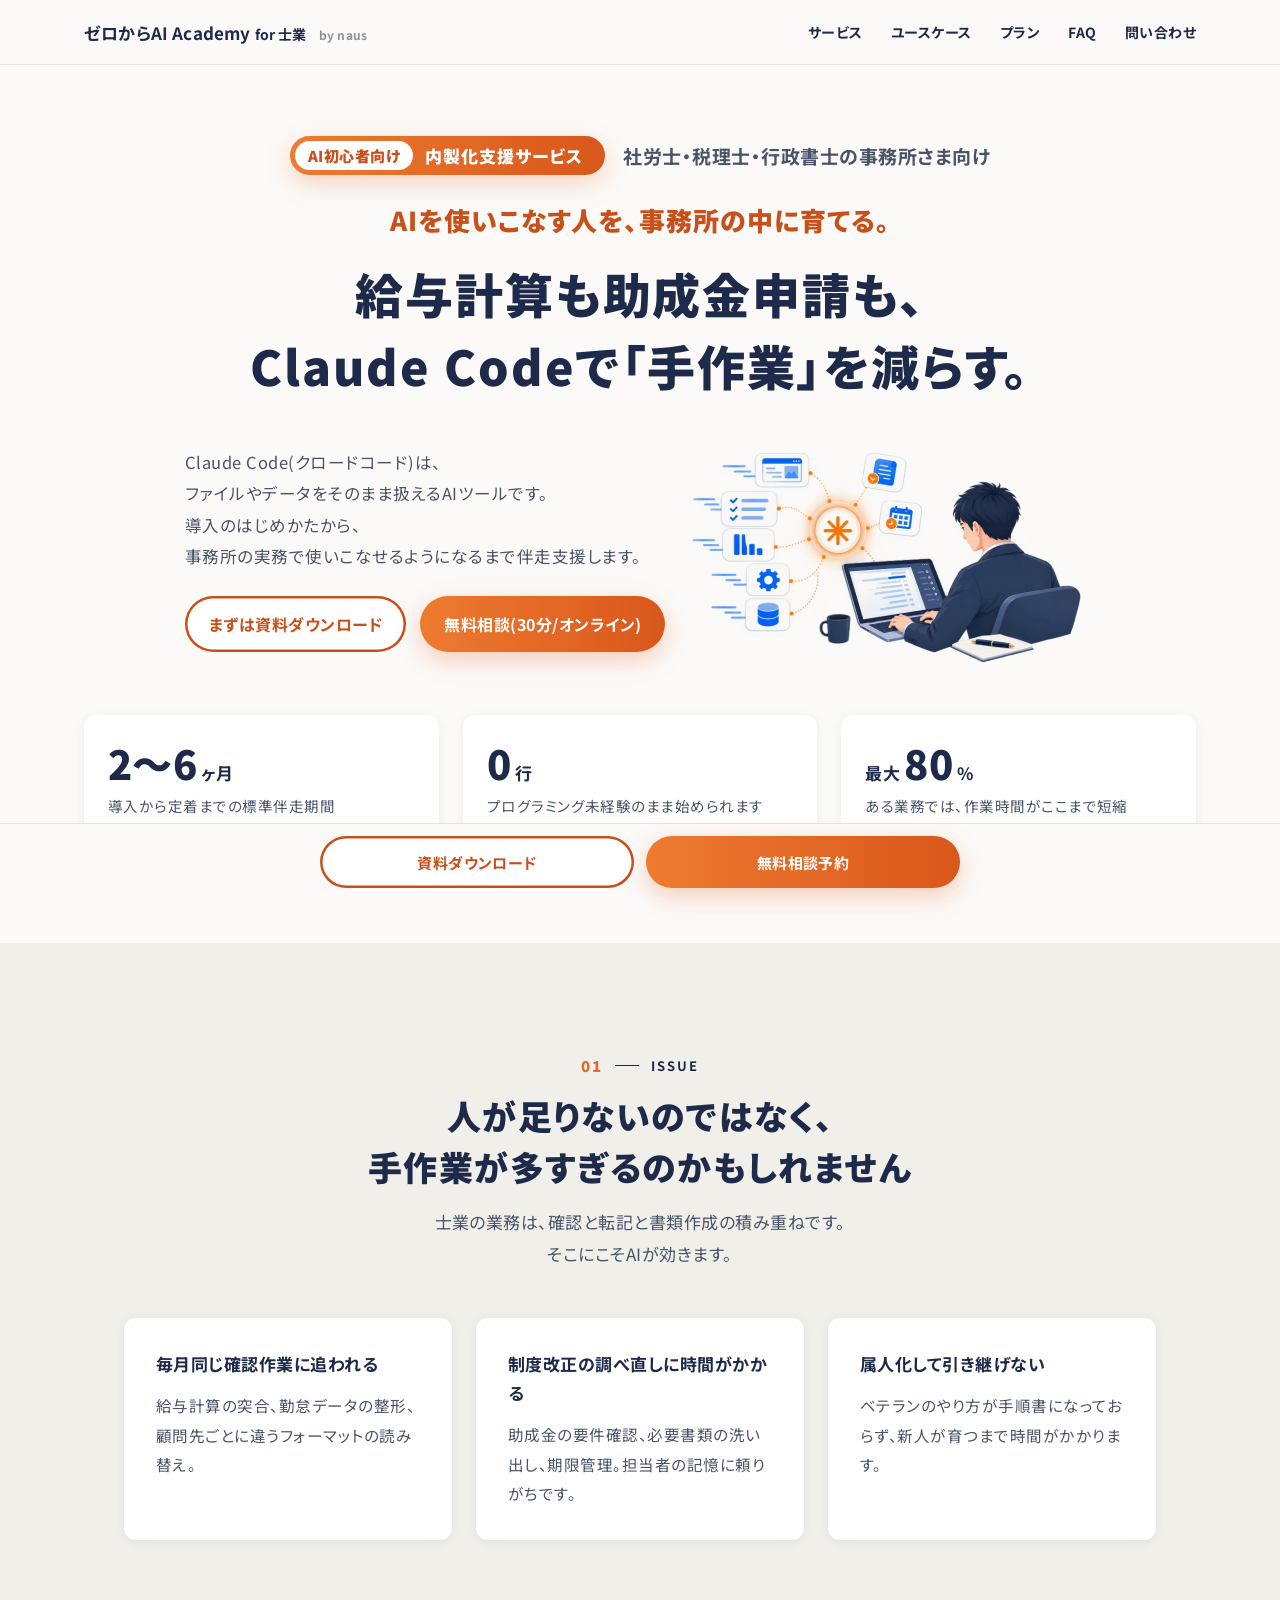
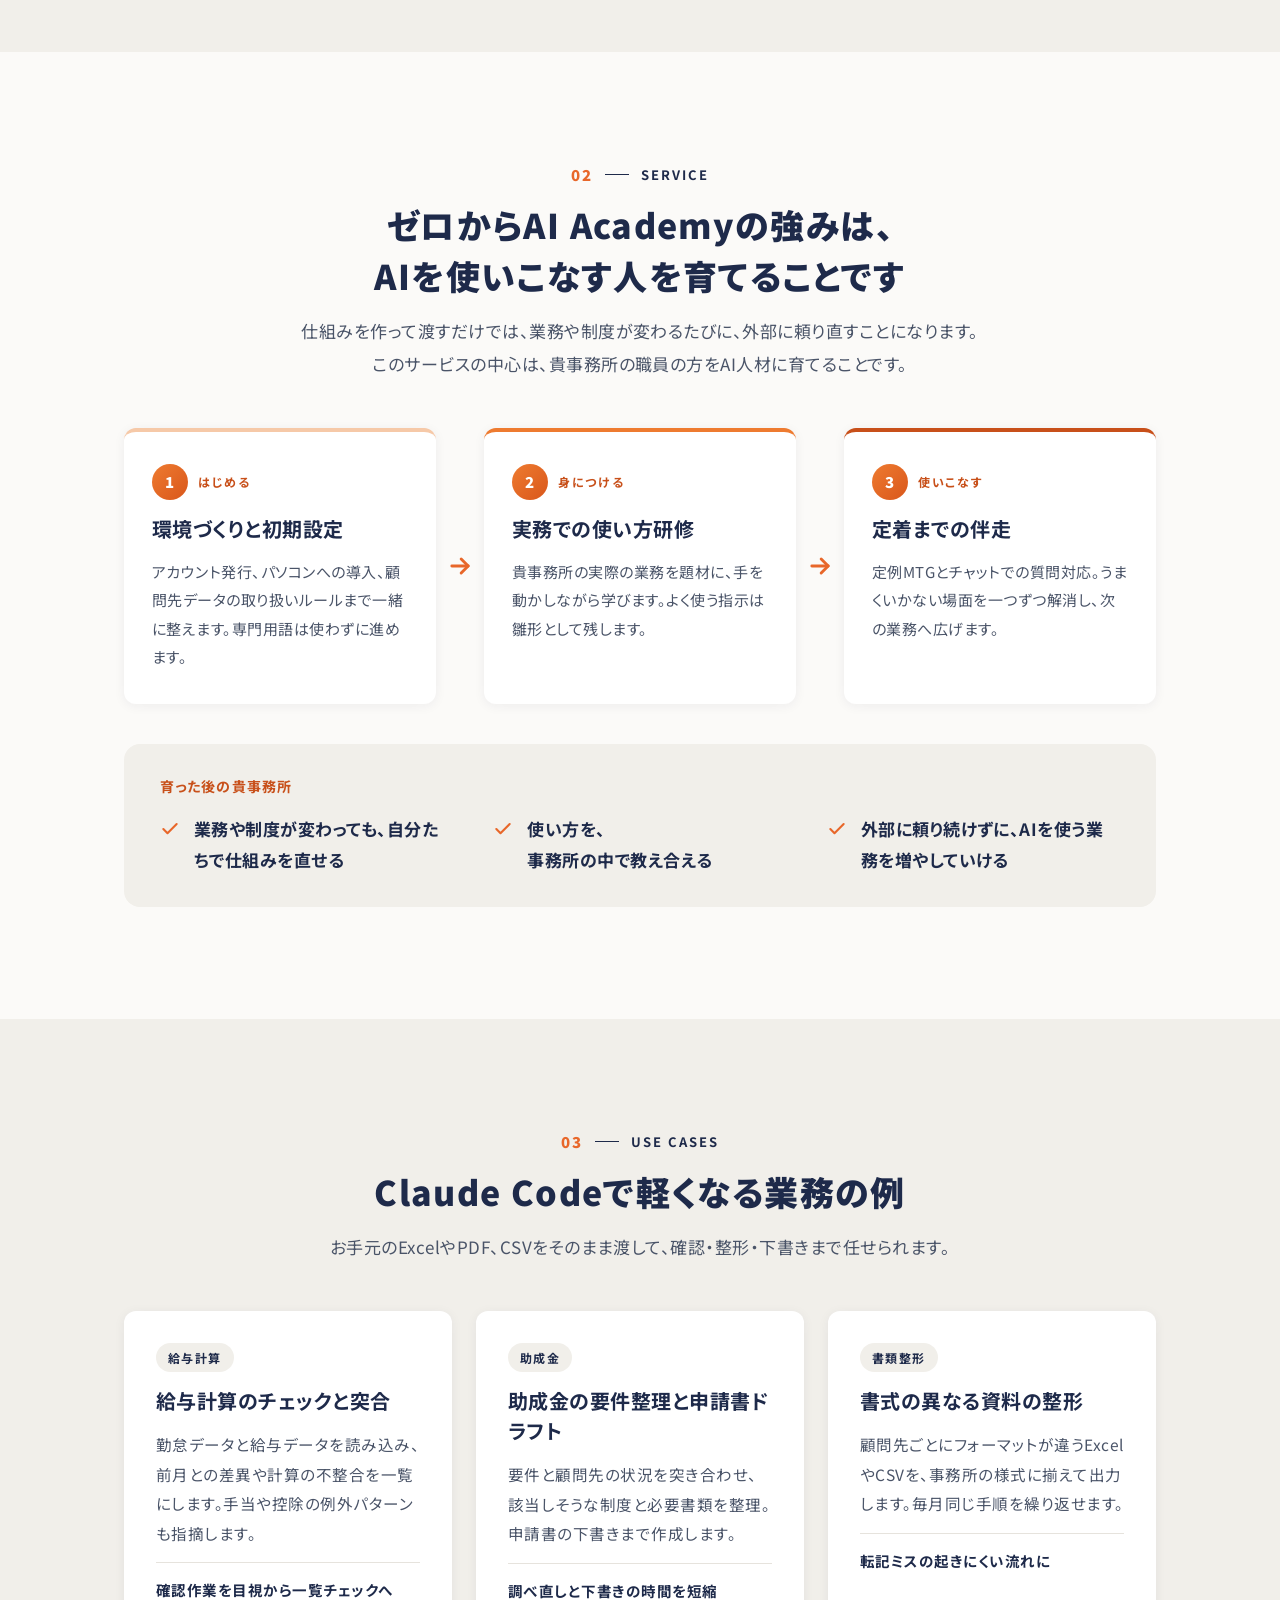
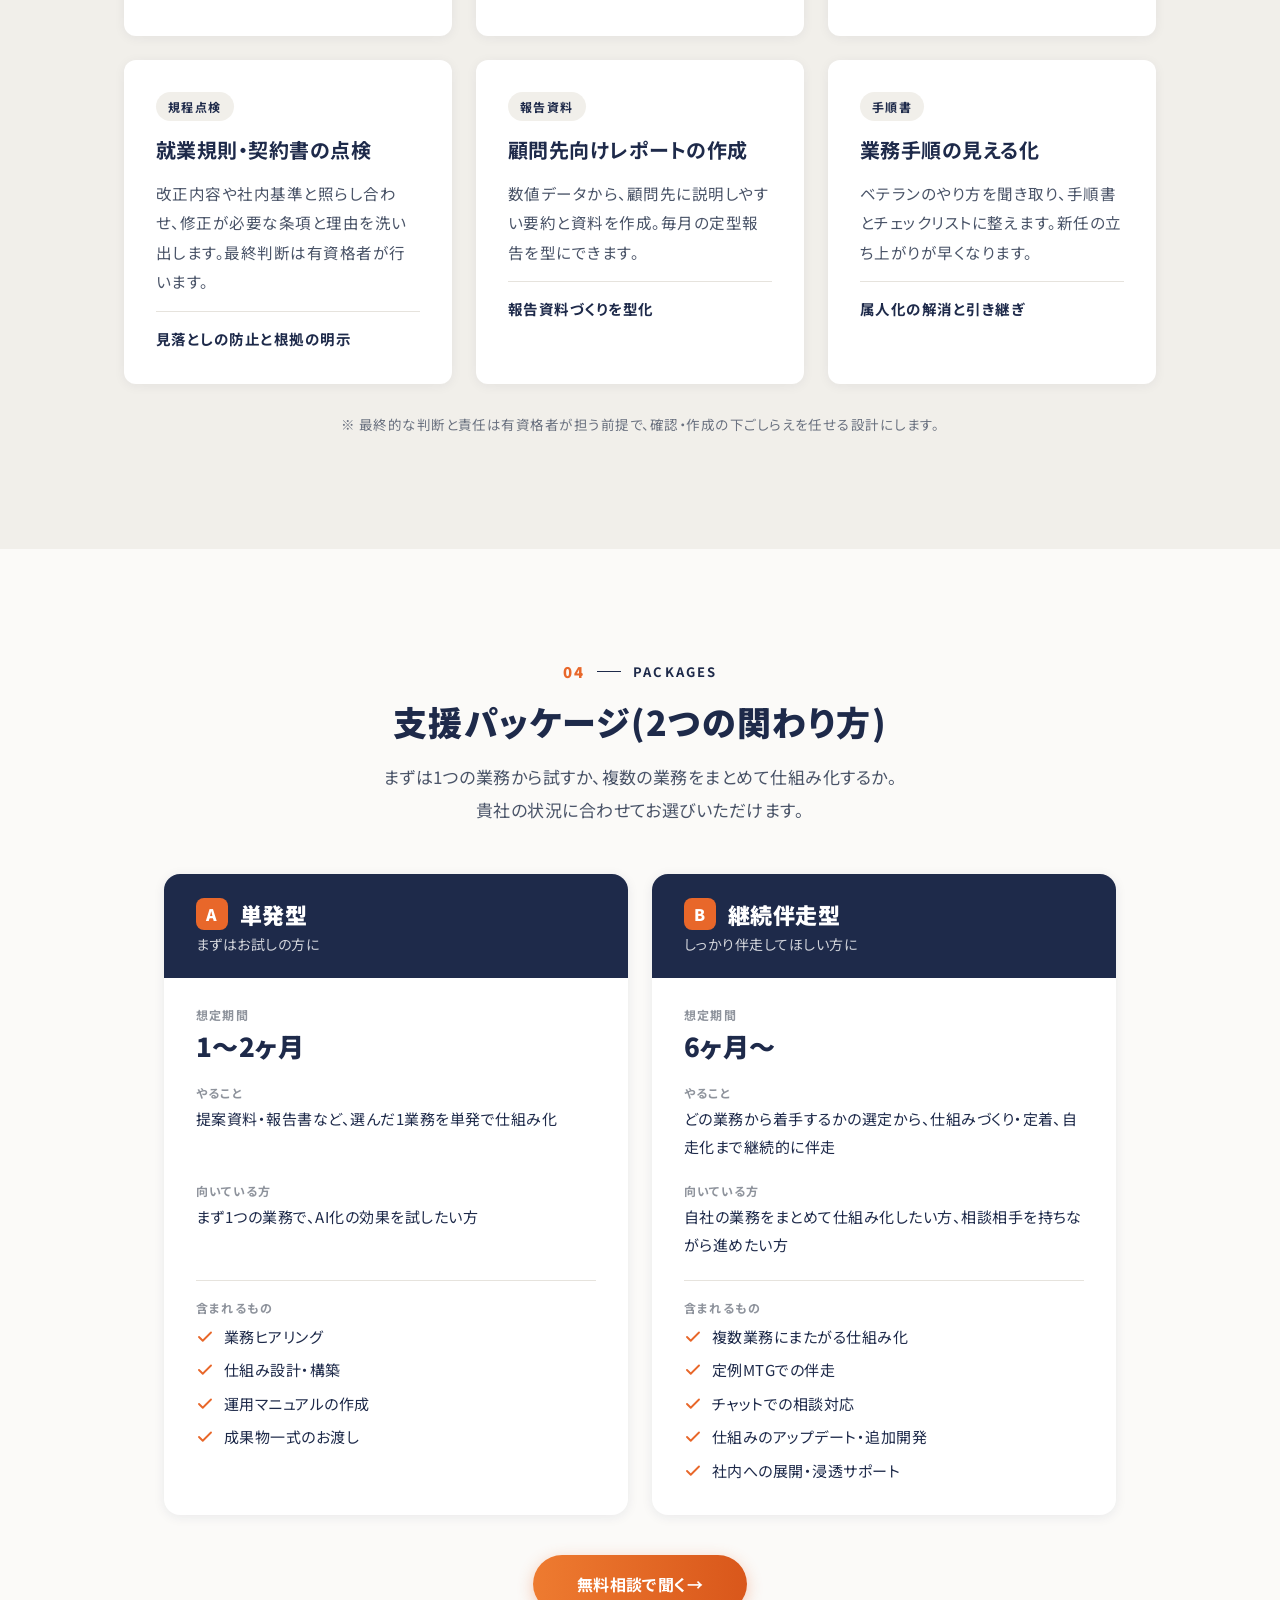
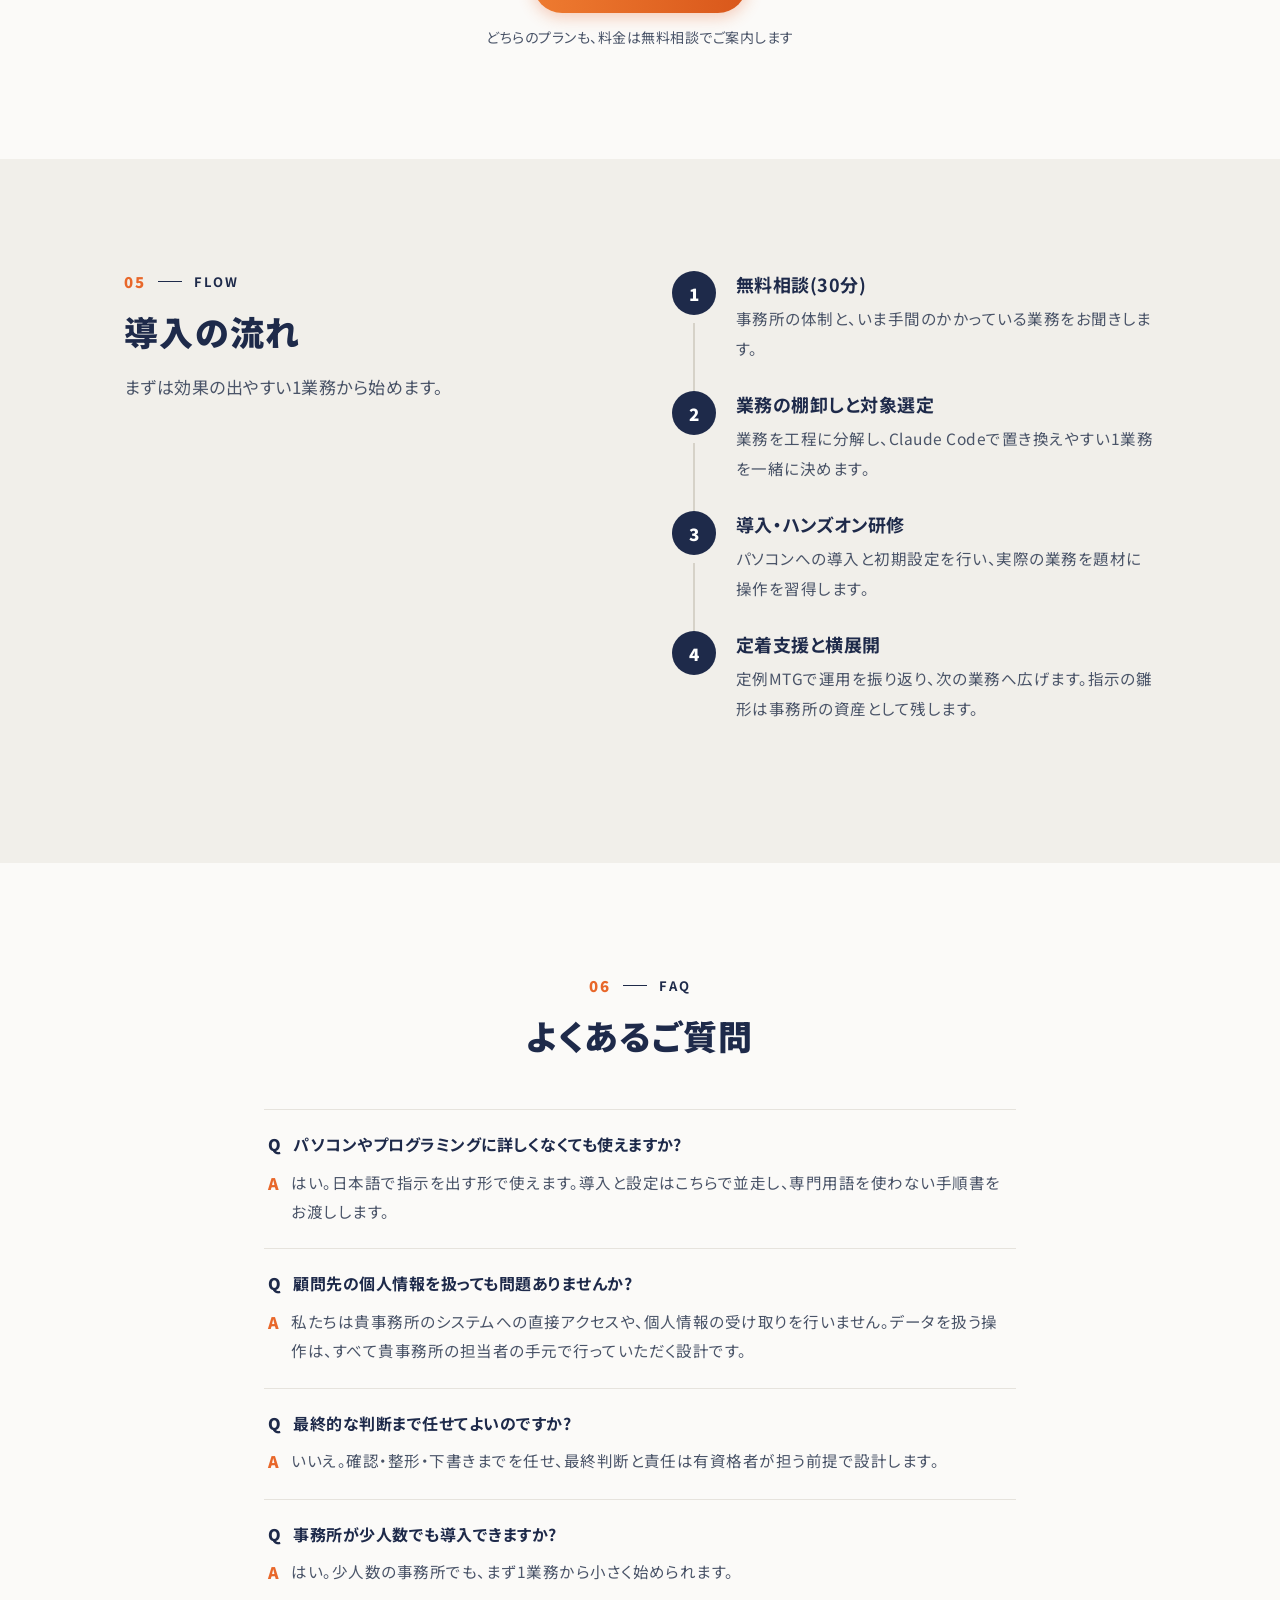
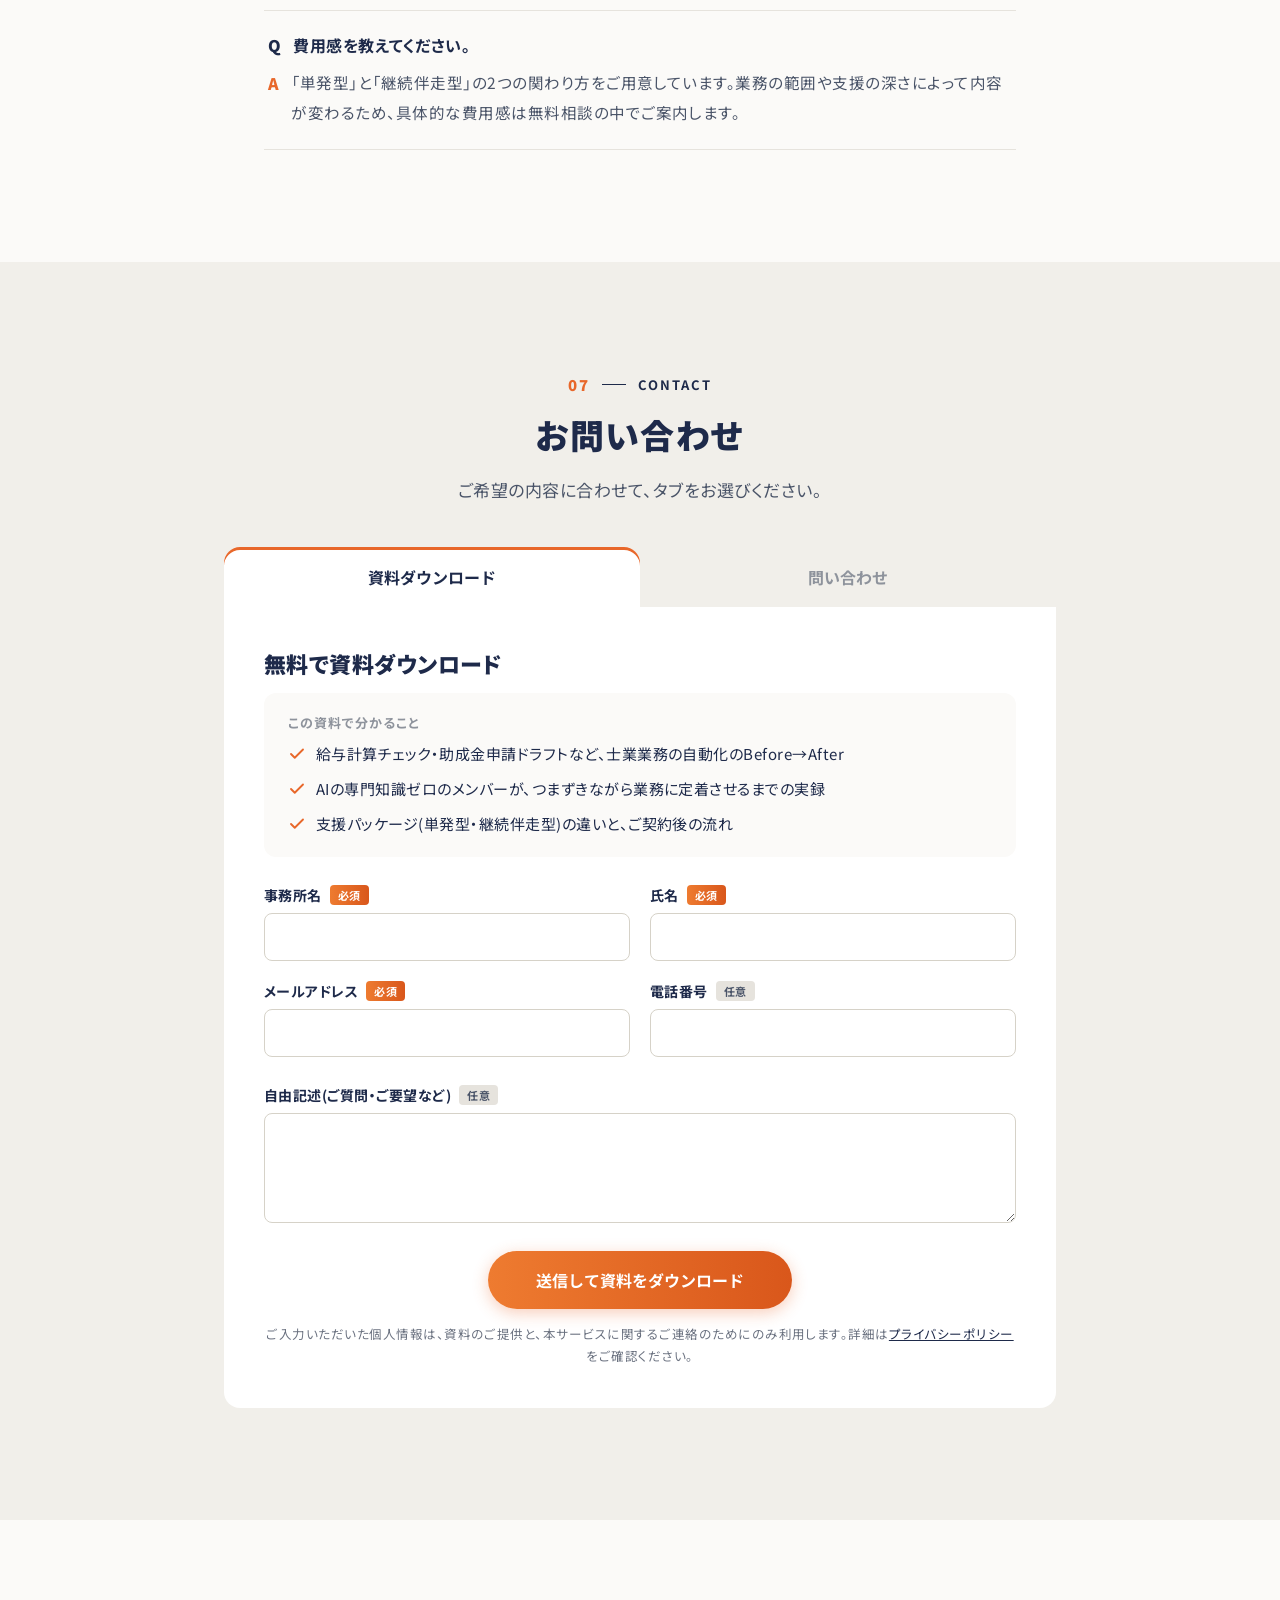
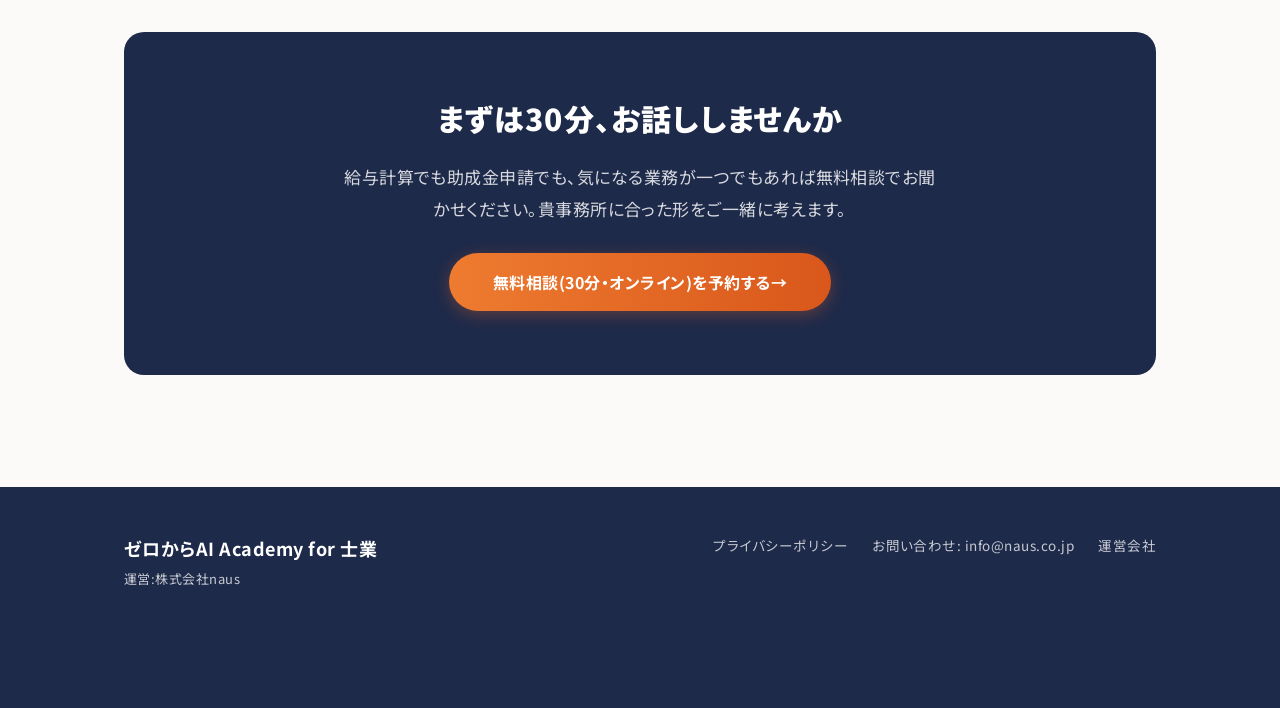
==== commit b3b81d67: "fix: スマホ幅でのヒーローの対象者・サブ見出し・リード文の改行位置を修正 Co-Authored-By: Claude Opus 5.5 <noreply@anthropic.com>" ====
--- a/index.html
+++ b/index.html
@@ -38,14 +38,14 @@
 <section class="hero">
   <div class="container hero-inner">
     <div class="hero-top">
-      <div class="hero-badge"><span class="hero-badge-pill">AI初心者向け</span><span class="hero-badge-text">内製化支援サービス</span></div>
-      <span class="hero-target">社労士・税理士・行政書士の事務所さま向け</span>
-    </div>
-    <p class="hero-sub">AIを使いこなす人を、事務所の中に育てる。</p>
-    <h1 class="hero-title">給与計算も助成金申請も、<br>Claude Codeで「手作業」を減らす。</h1>
+      <div class="hero-badge"><span class="hero-badge-pill">AI初心者向け</span><span class="hero-badge-text"><span class="hero-ph">内製化</span><span class="hero-ph">支援サービス</span></span></div>
+      <span class="hero-target"><span class="hero-ph">社労士・税理士・行政書士の</span><span class="hero-ph">事務所さま向け</span></span>
+    </div>
+    <p class="hero-sub"><span class="hero-ph">AIを使いこなす人を、</span><span class="hero-ph">事務所の中に育てる。</span></p>
+    <h1 class="hero-title"><span class="hero-ph">給与計算も</span><span class="hero-ph">助成金申請も、</span><br>Claude Codeで「手作業」を減らす。</h1>
     <div class="hero-cols">
       <div class="hero-text">
-        <p class="hero-lead">Claude Code(クロードコード)は、ファイルやデータをそのまま扱えるAIツールです。<br>導入のはじめかたから、事務所の実務で使いこなせるようになるまで伴走支援します。</p>
+        <p class="hero-lead">Claude Code(クロードコード)は、<span class="hero-ph"><span class="hero-ph">ファイルやデータをそのまま扱える</span><span class="hero-ph">AIツールです。</span></span><br>導入のはじめかたから、<span class="hero-ph"><span class="hero-ph">事務所の実務で</span><span class="hero-ph">使いこなせるようになるまで</span><span class="hero-ph">伴走支援します。</span></span></p>
         <div class="hero-btns">
           <a href="#download" class="btn-outline" data-tab="download">まずは資料ダウンロード</a>
           <a href="https://calendar.app.google/waQHq6Jvxr3rPzez9" target="_blank" rel="noopener" class="btn-grad">無料相談(30分/オンライン)</a>
--- a/assets/style.css
+++ b/assets/style.css
@@ -56,6 +56,7 @@
 .hero-btns { display: flex; gap: 14px; flex-wrap: nowrap; }
 .hero-btns a { padding: 16px 24px; white-space: nowrap; }
 .hero-btns .btn-grad { box-shadow: 0 8px 24px rgba(232,100,40,0.30); }
+.hero-ph { display: inline-block; }
 .hero-illust { width: 100%; max-width: 400px; justify-self: start; margin-left: -8px; height: auto; display: block; mix-blend-mode: multiply; }
 .stats { display: grid; grid-template-columns: repeat(auto-fit, minmax(220px, 1fr)); gap: 24px; margin-top: 24px; width: 100%; }
 .stat { padding: 28px 24px; display: flex; flex-direction: column; gap: 10px; }
@@ -213,3 +214,10 @@
 @media (max-width: 599.98px) {
   .fields { grid-template-columns: minmax(0, 1fr); }
 }
+@media (max-width: 374.98px) {
+  .logo-main { font-size: 13px; white-space: nowrap; }
+  .logo-main small { font-size: 11px; }
+  .uc-grid { grid-template-columns: minmax(0, 1fr); }
+  .pkg-grid { grid-template-columns: minmax(0, 1fr); }
+  .flow-inner { grid-template-columns: minmax(0, 1fr); }
+}
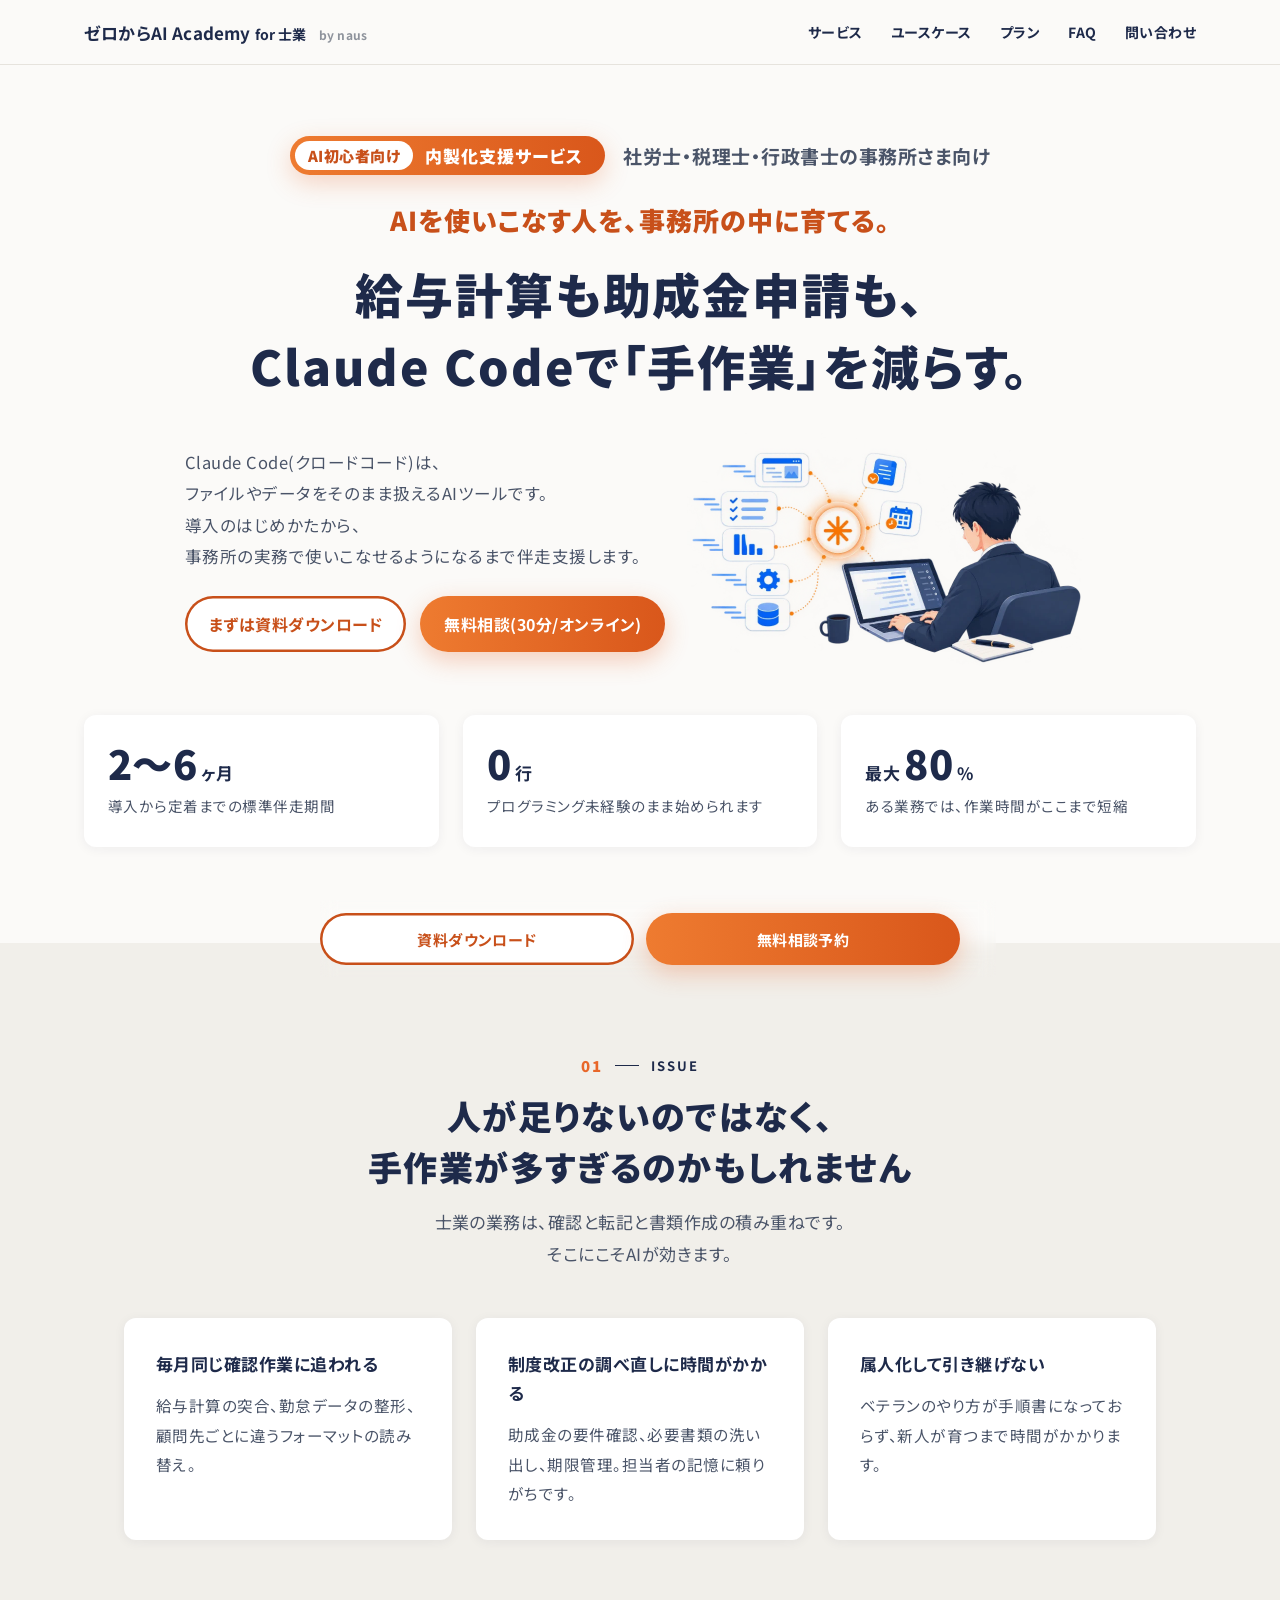
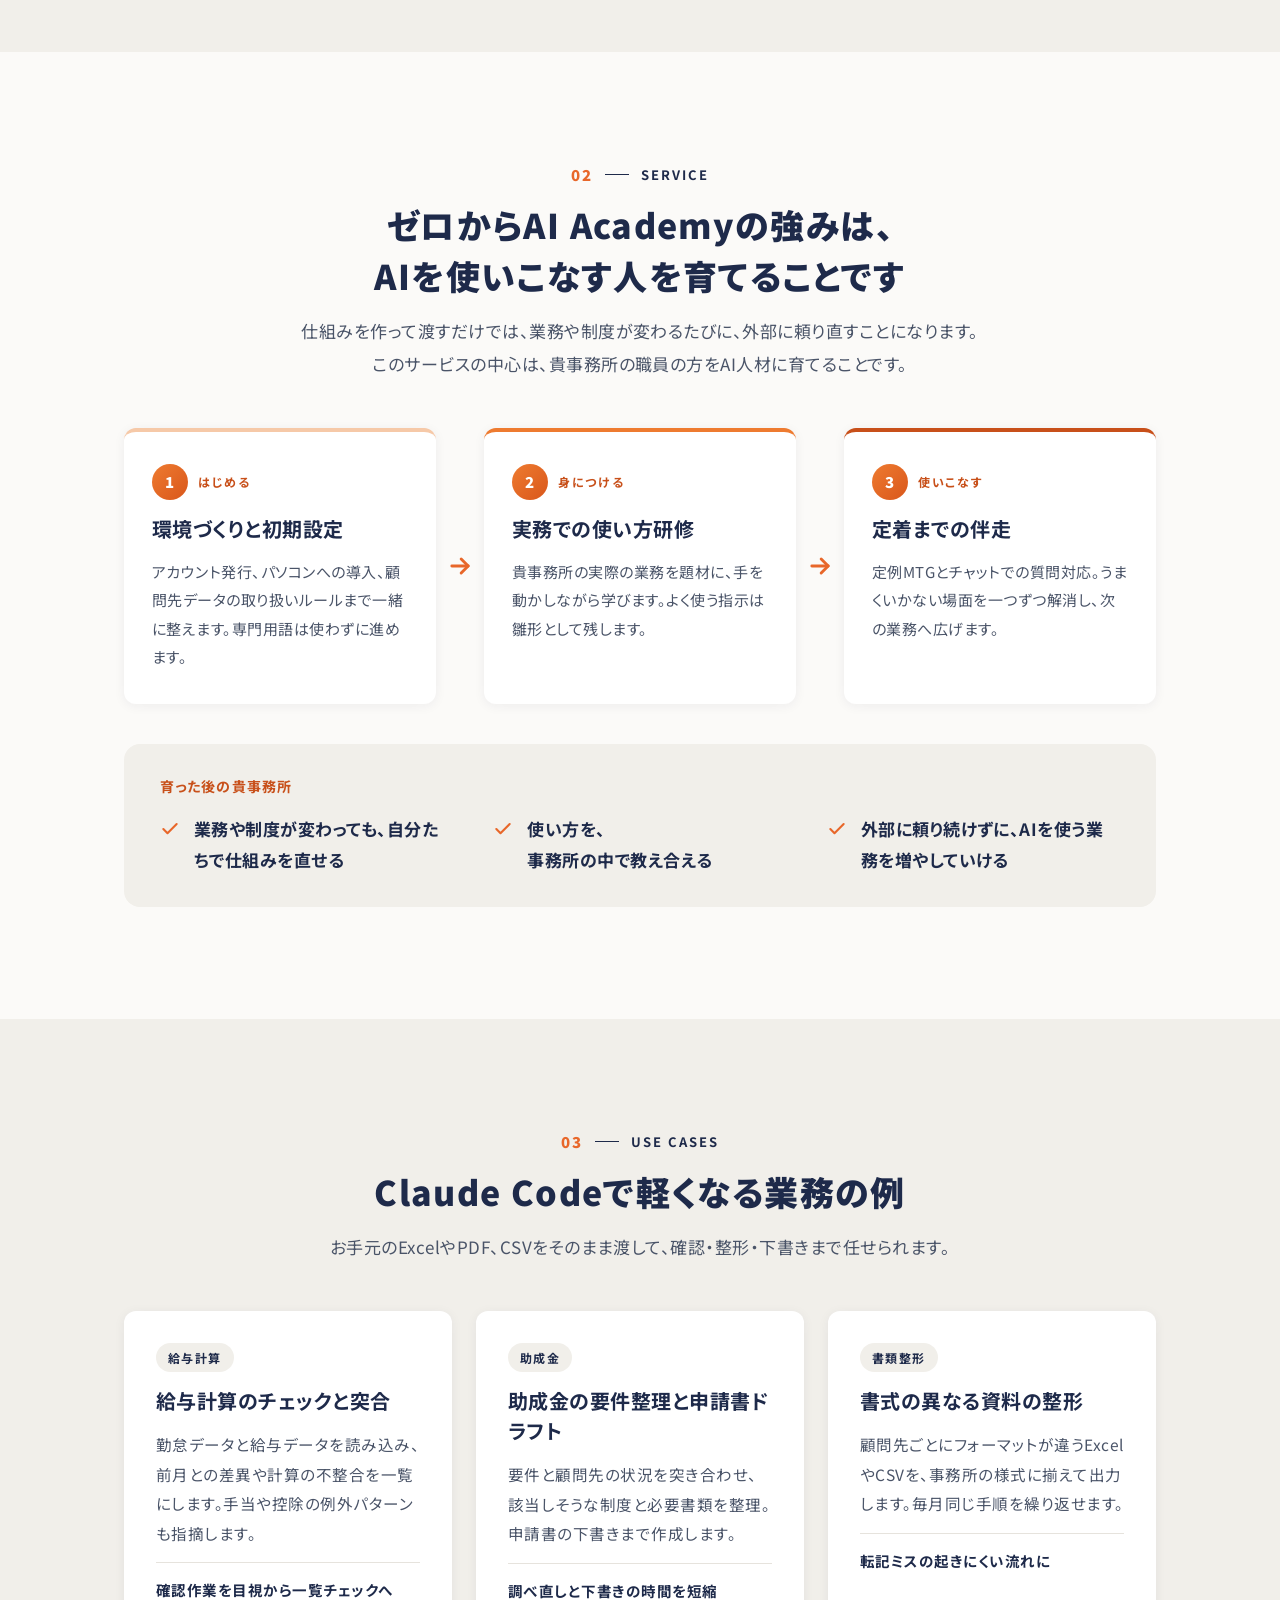
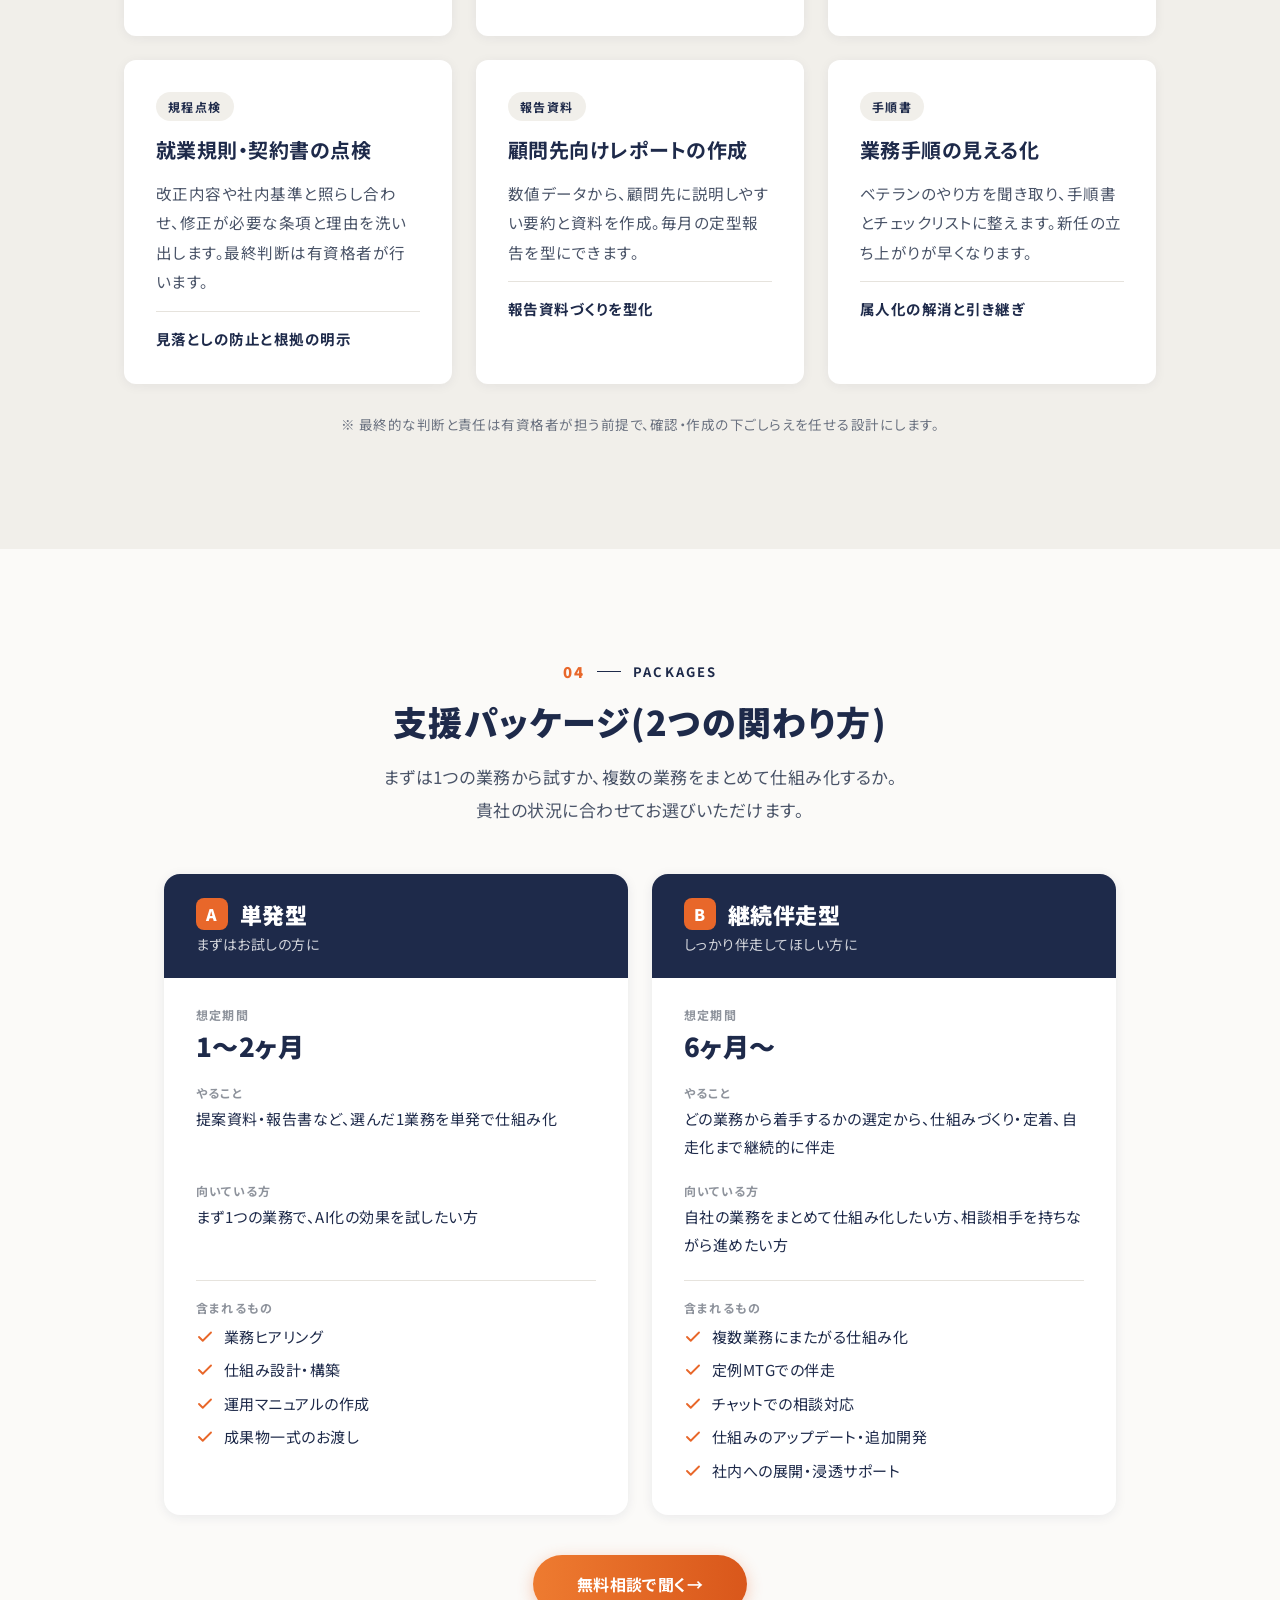
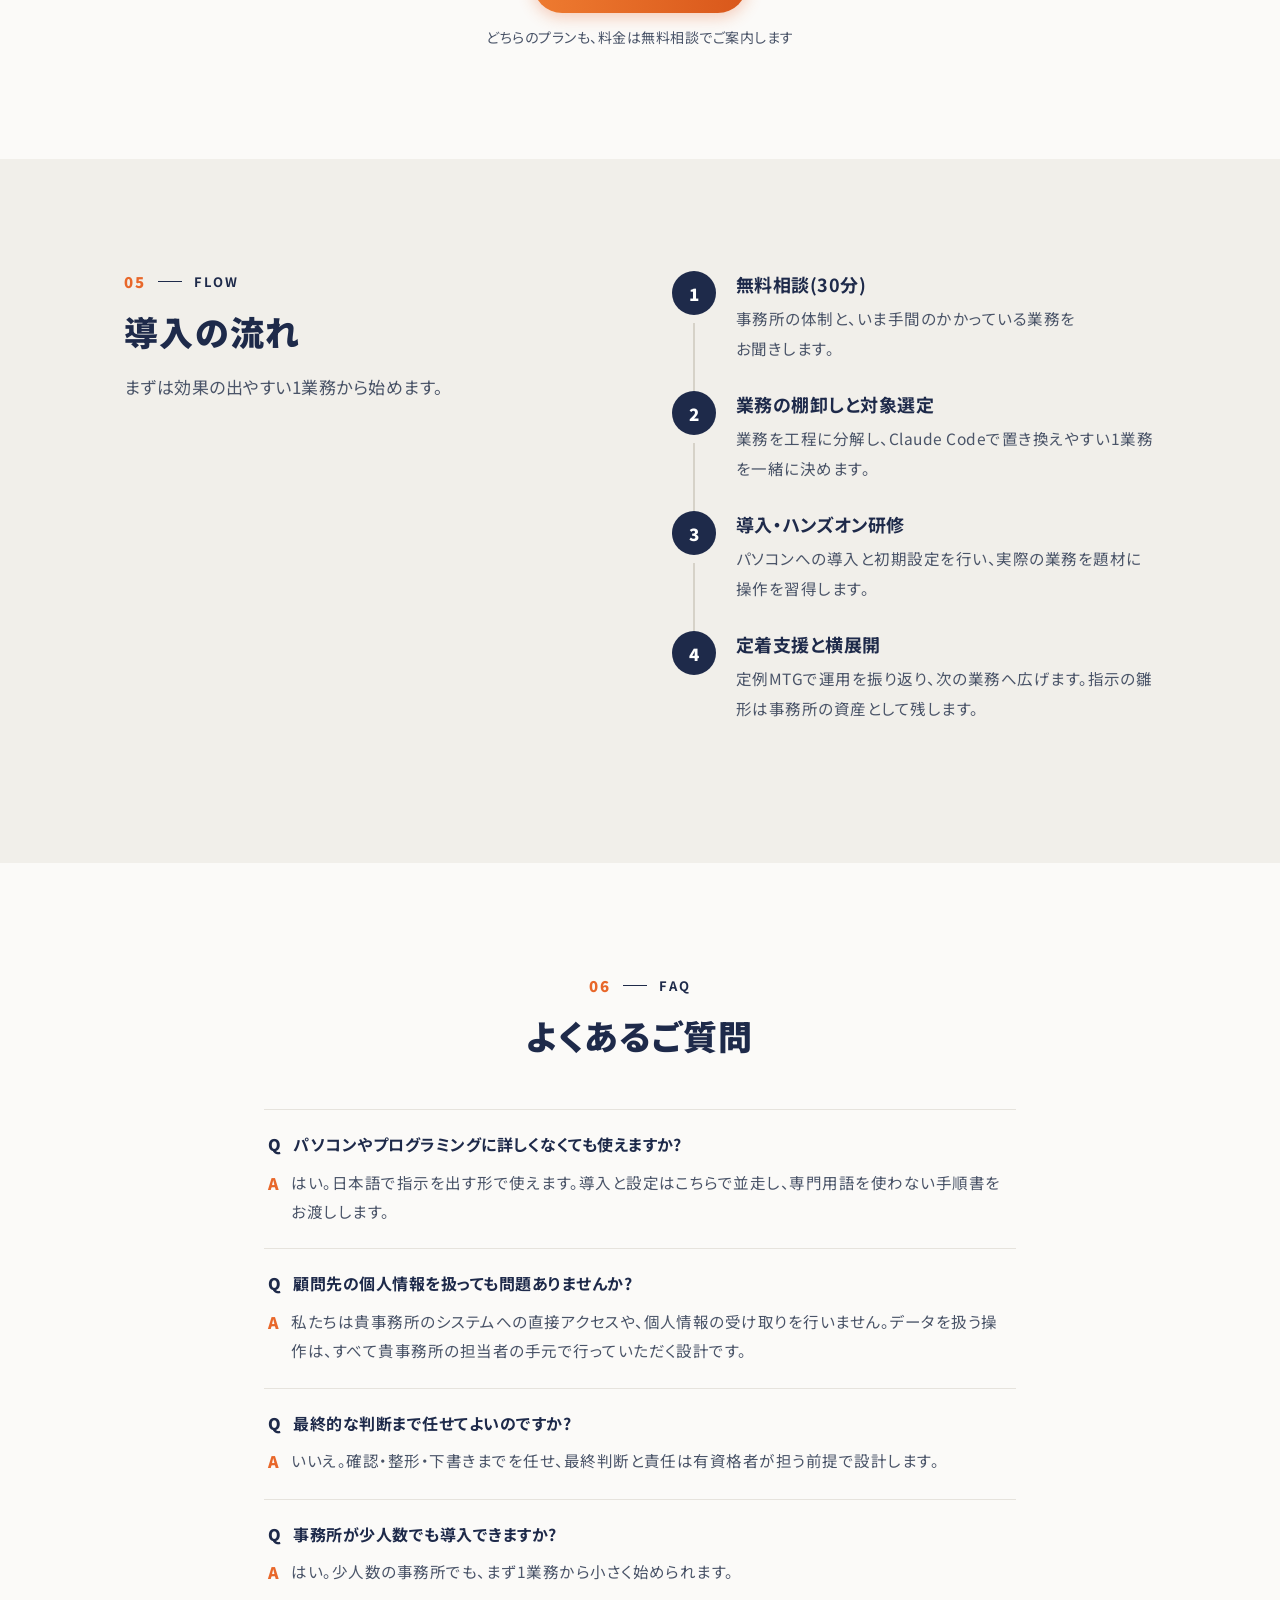
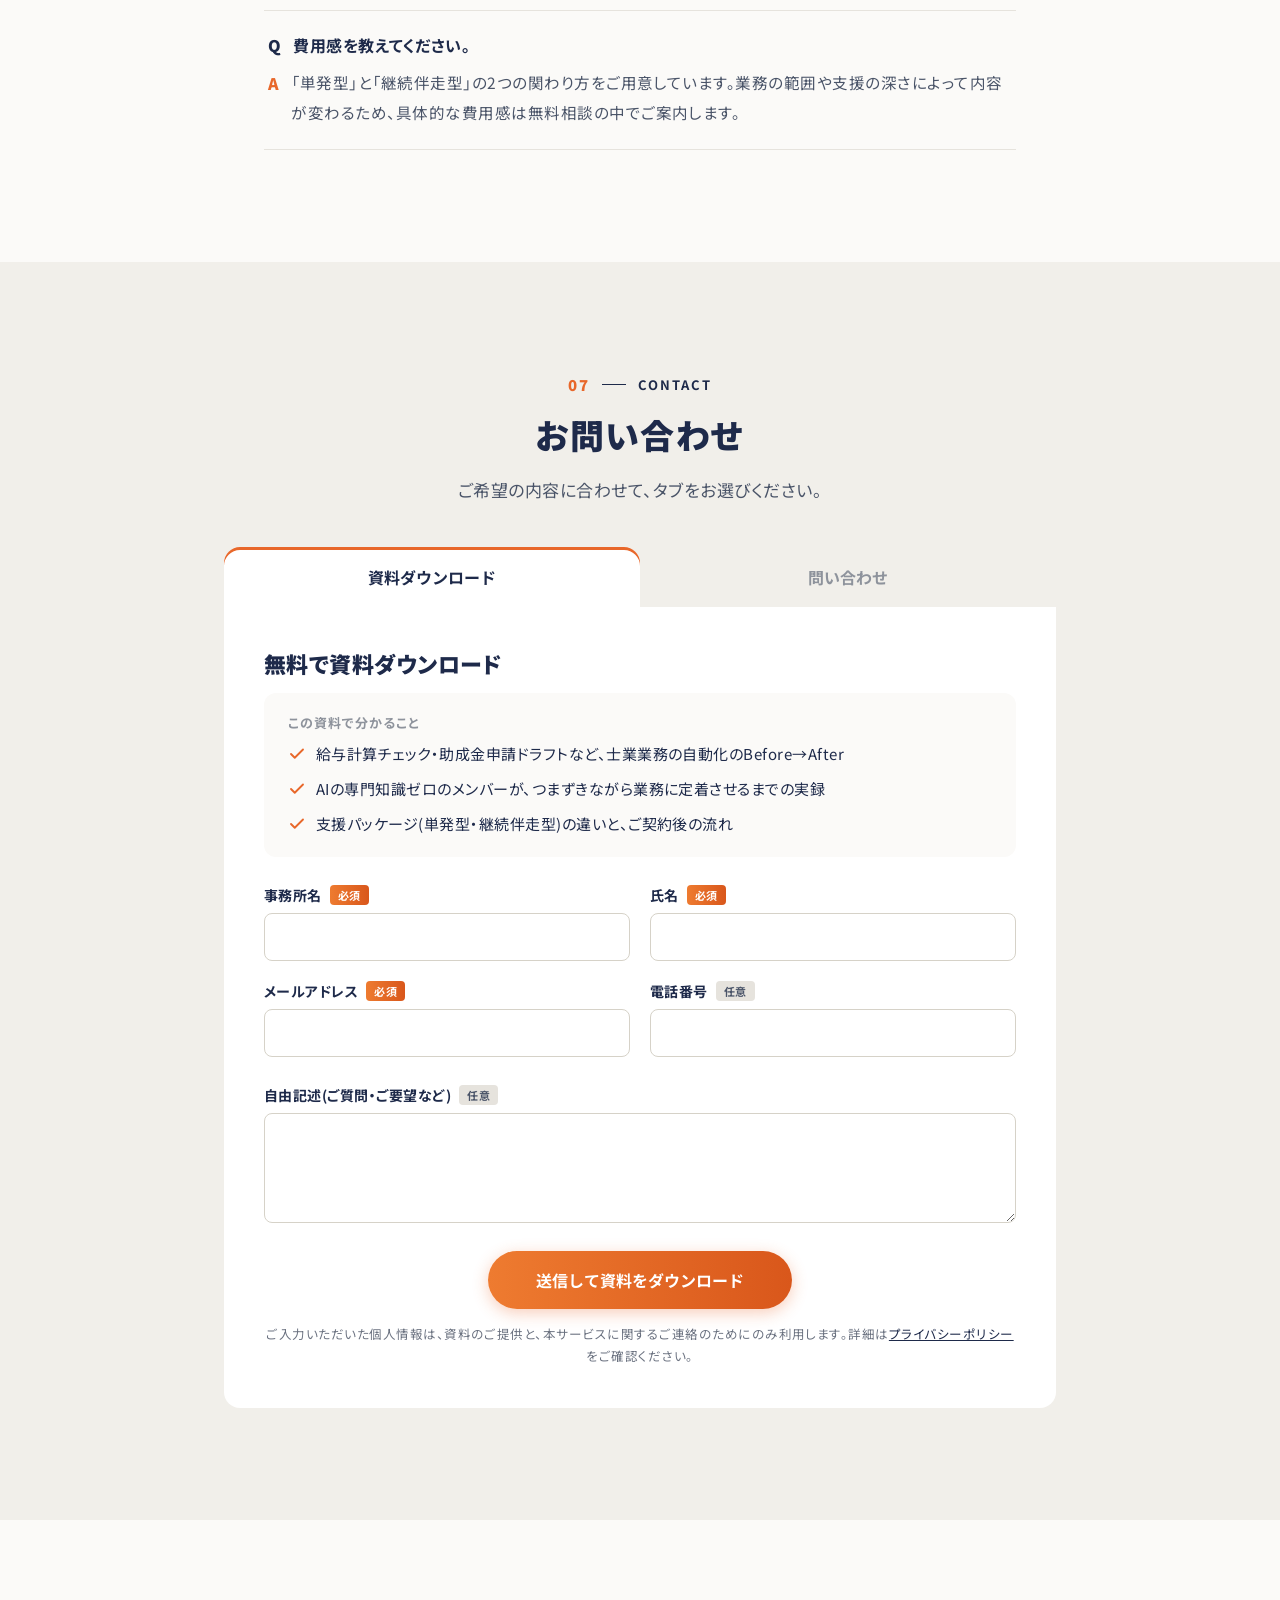
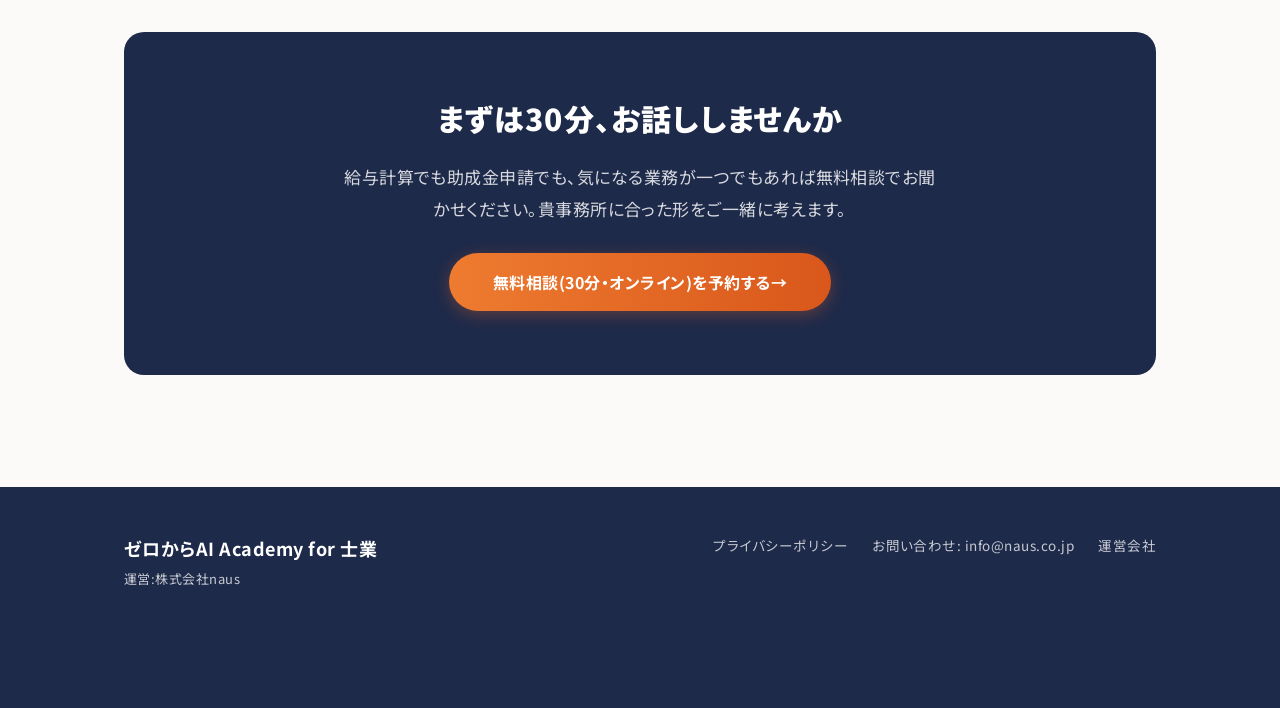
==== commit 72517979: "fix: ヒーローのバッジ・実績カード・導入の流れの不自然な改行を修正 - 374.98px以下でヒーローのバッジの白いピルを折り返さないようにする - 実績カード本文2文を文節ごとに改行するようにす" ====
--- a/index.html
+++ b/index.html
@@ -60,11 +60,11 @@
       </div>
       <div class="card stat">
         <div class="stat-num">0<span class="u">行</span></div>
-        <div class="stat-text">プログラミング未経験のまま始められます</div>
+        <div class="stat-text"><span class="hero-ph">プログラミング未経験のまま</span><span class="hero-ph">始められます</span></div>
       </div>
       <div class="card stat">
         <div class="stat-num"><span class="pre">最大</span>80<span class="u">%</span></div>
-        <div class="stat-text">ある業務では、作業時間がここまで短縮</div>
+        <div class="stat-text"><span class="hero-ph">ある業務では、</span><span class="hero-ph">作業時間がここまで短縮</span></div>
       </div>
     </div>
   </div>
@@ -246,7 +246,7 @@
         <div class="flow-rail"><span class="flow-num">1</span><span class="flow-line"></span></div>
         <div class="flow-body">
           <h3 class="flow-title">無料相談(30分)</h3>
-          <p class="flow-text">事務所の体制と、いま手間のかかっている業務をお聞きします。</p>
+          <p class="flow-text"><span class="flow-ph">事務所の体制と、</span><span class="flow-ph">いま手間の</span><span class="flow-ph">かかっている業務を</span><span class="flow-ph">お聞きします。</span></p>
         </div>
       </div>
       <div class="flow-step">
--- a/assets/style.css
+++ b/assets/style.css
@@ -133,6 +133,7 @@
 .flow-body { padding-bottom: 28px; }
 .flow-title { font-size: 18px; margin: 0 0 6px; line-height: 1.5; color: #1E2A4A; font-weight: 700; }
 .flow-text { font-size: 15.5px; line-height: 1.9; color: #4A5468; margin: 0; }
+.flow-ph { display: inline-block; }
 
 /* ===== 7. faq ===== */
 .container-faq { max-width: 800px; }
@@ -196,6 +197,11 @@
 .fixed-cta-inner { max-width: 640px; margin: 0 auto; display: grid; grid-template-columns: 1fr 1fr; gap: 12px; }
 .fixed-cta a { display: flex; font-size: 15px; height: 52px; }
 .fixed-cta .btn-grad { box-shadow: 0 8px 24px rgba(232,100,40,0.30); }
+.fixed-cta { transition: transform 0.3s cubic-bezier(0.22,1,0.36,1), visibility 0s linear 0s; }
+.fixed-cta.is-hidden { transform: translateY(100%); visibility: hidden; transition: transform 0.3s cubic-bezier(0.22,1,0.36,1), visibility 0s linear 0.3s; }
+@media (prefers-reduced-motion: reduce) {
+  .fixed-cta, .fixed-cta.is-hidden { transition: none; }
+}
 
 /* ===== responsive ===== */
 @media (max-width: 759.98px) {
@@ -220,4 +226,5 @@
   .uc-grid { grid-template-columns: minmax(0, 1fr); }
   .pkg-grid { grid-template-columns: minmax(0, 1fr); }
   .flow-inner { grid-template-columns: minmax(0, 1fr); }
-}
+  .hero-badge-pill { white-space: nowrap; }
+}
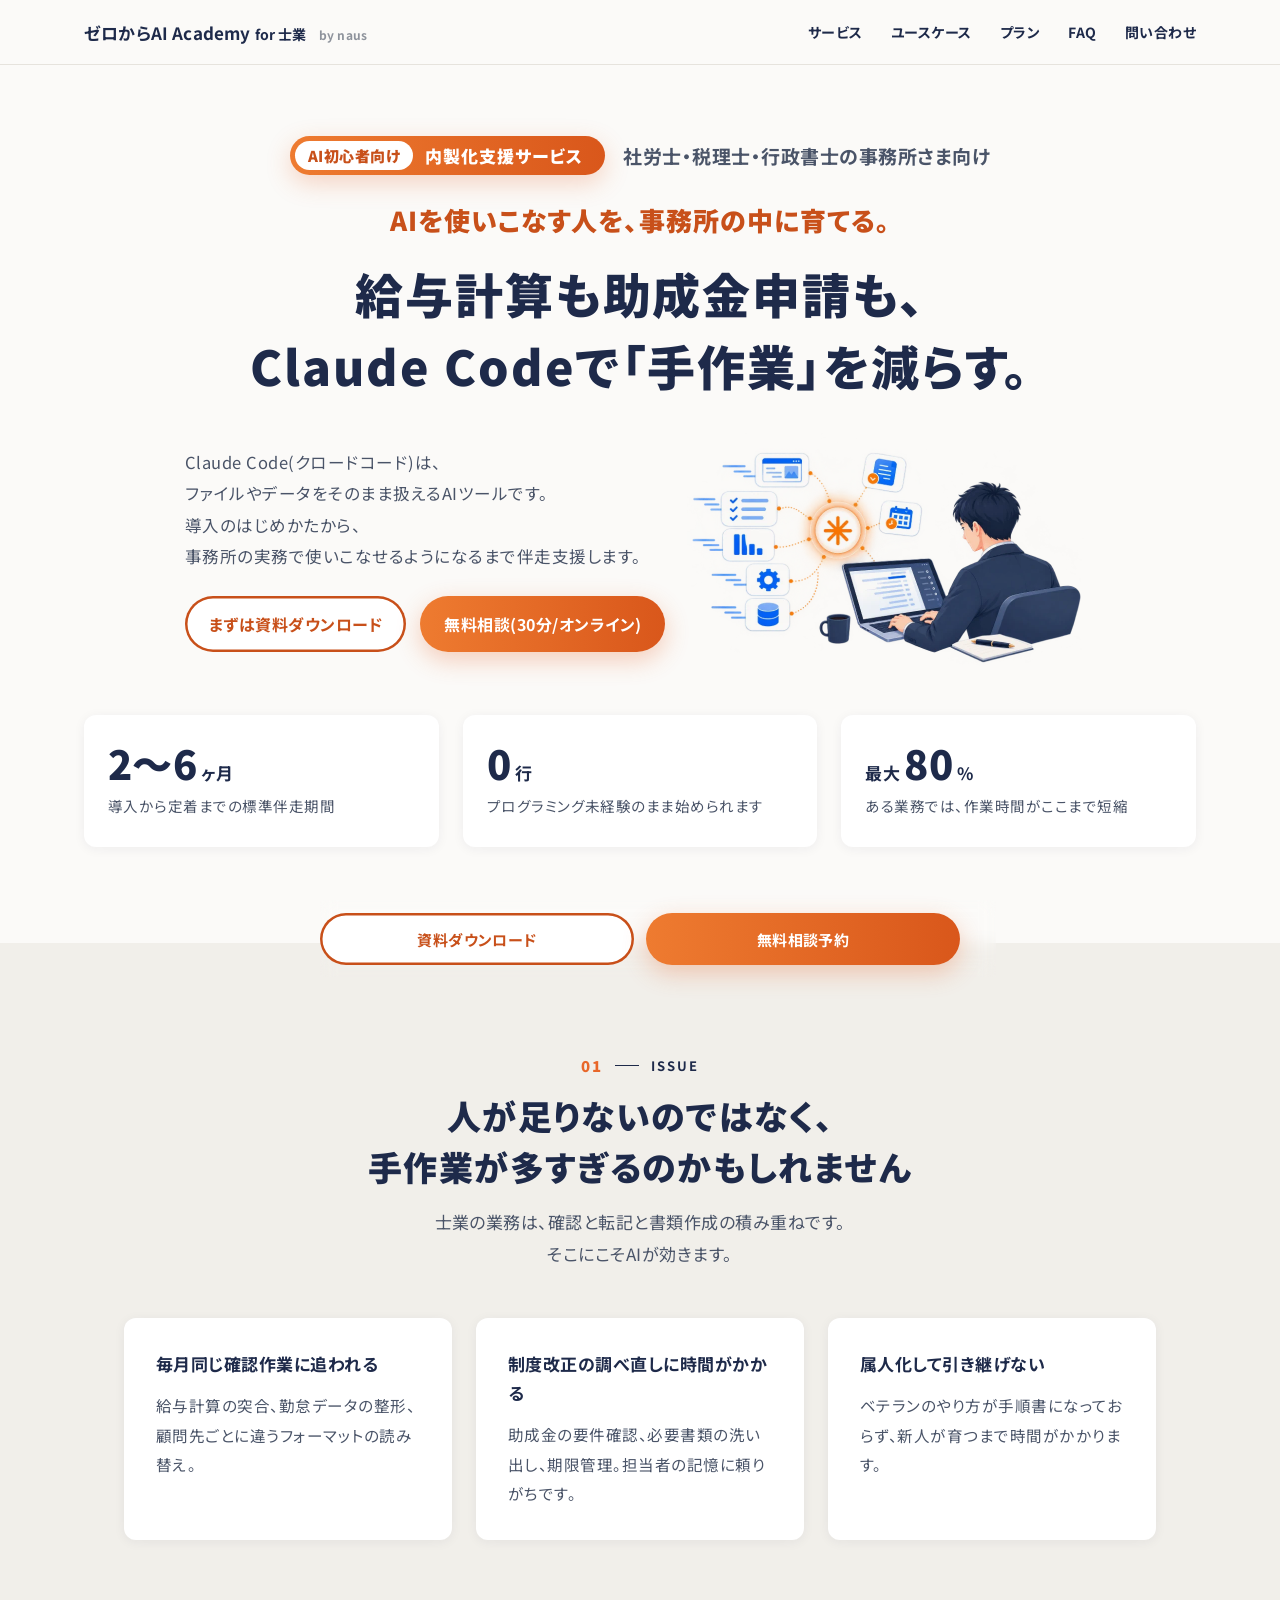
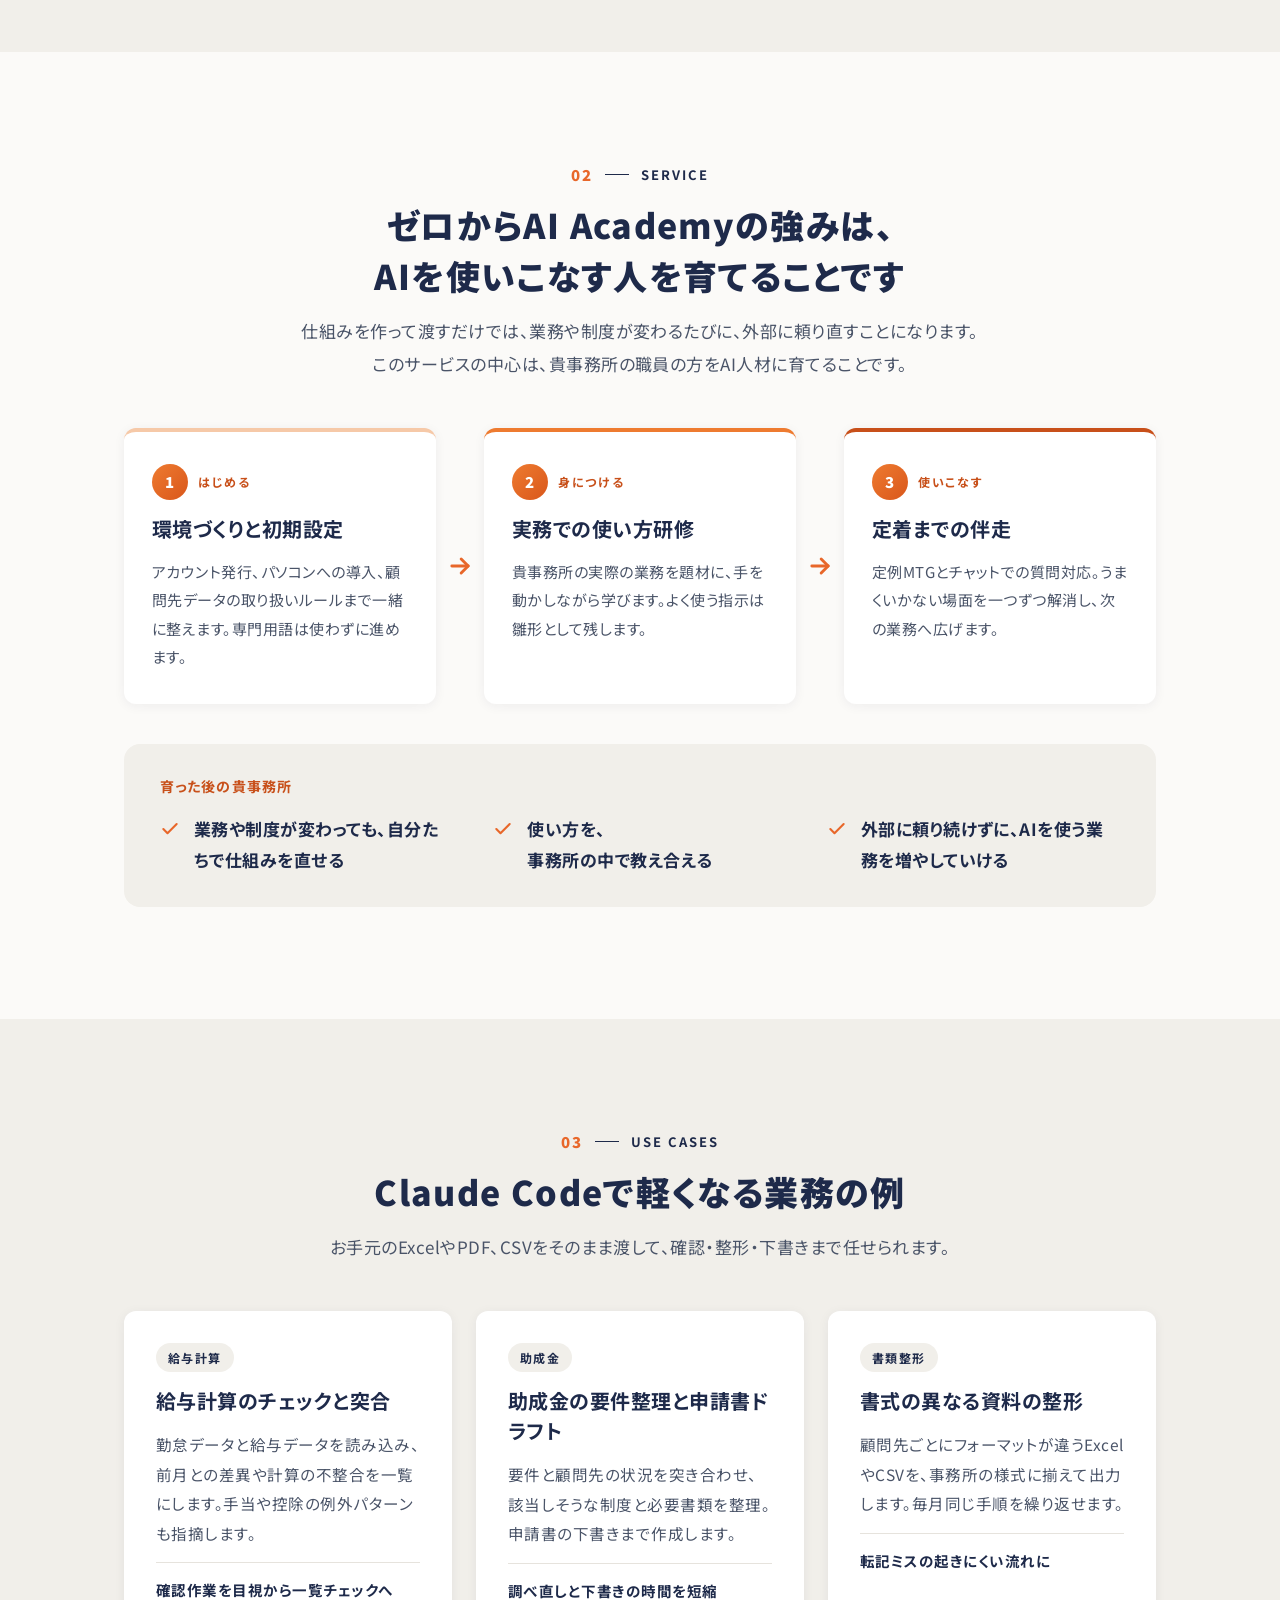
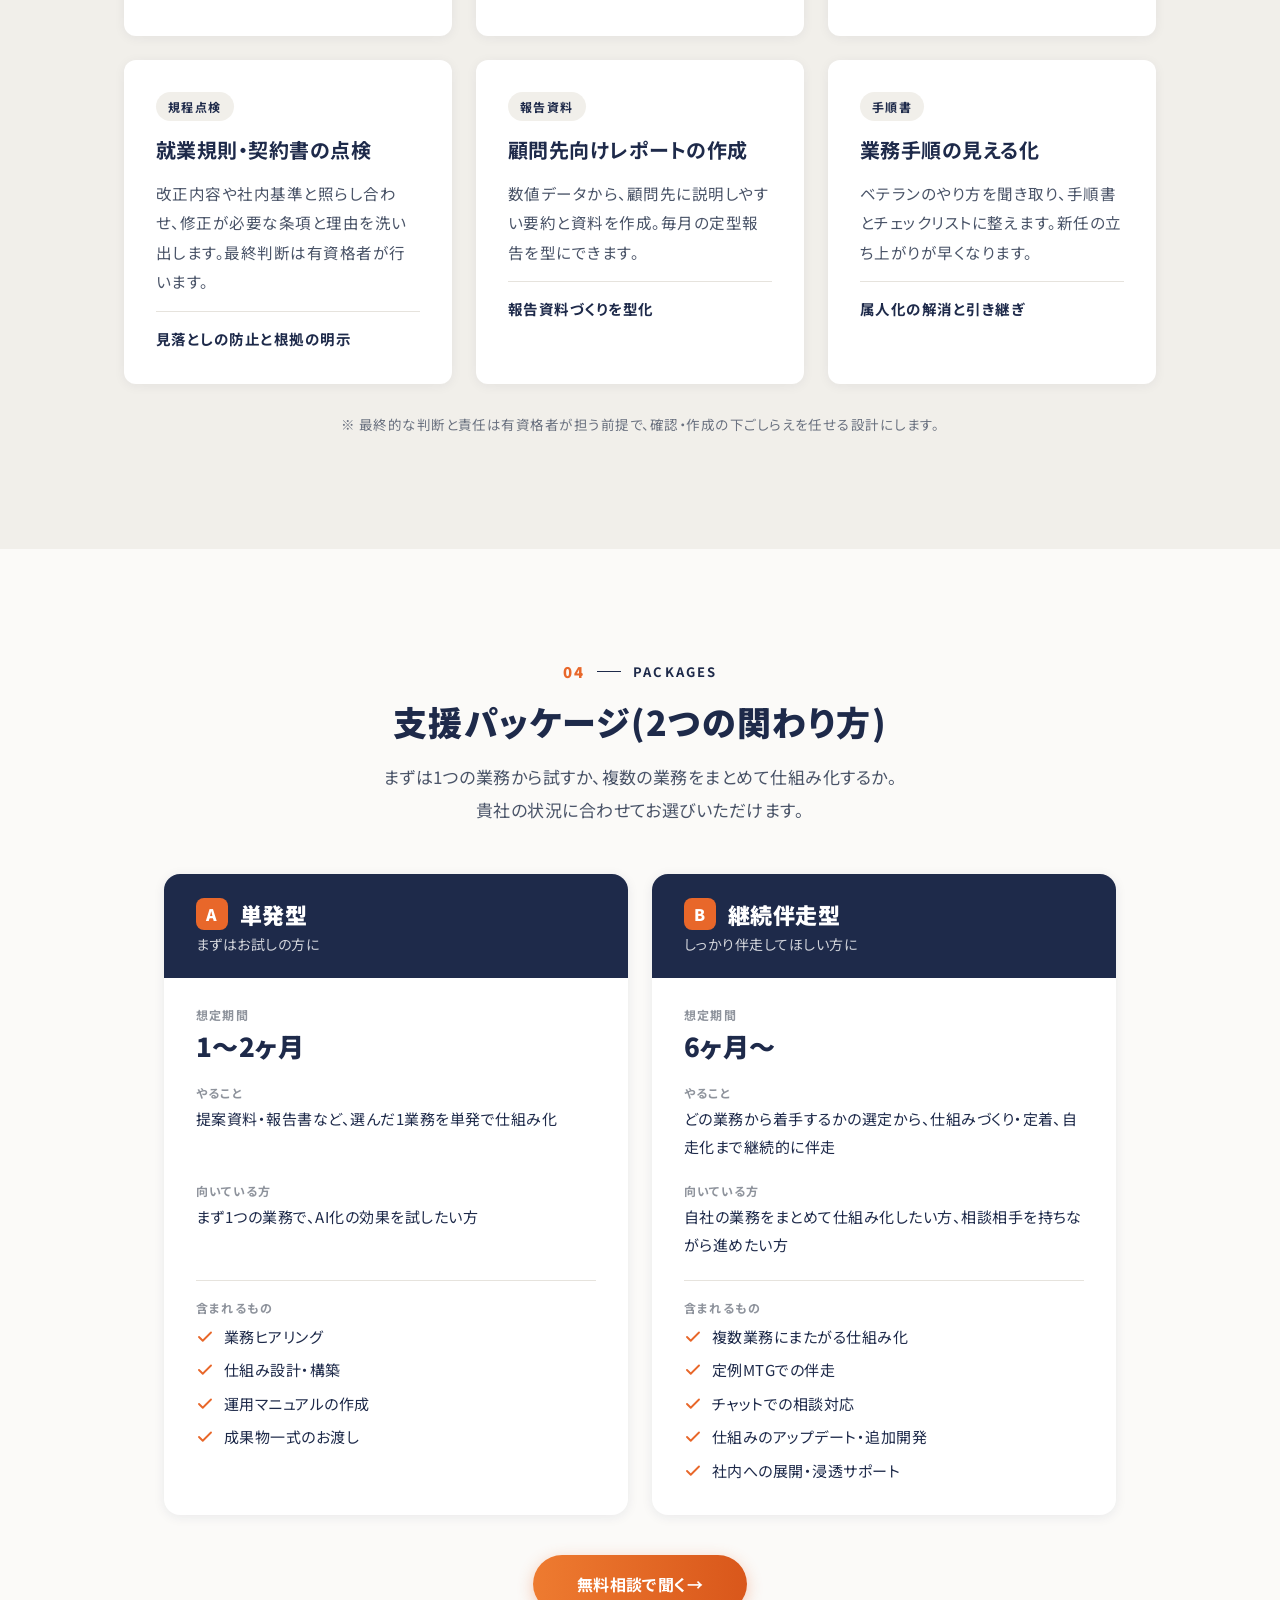
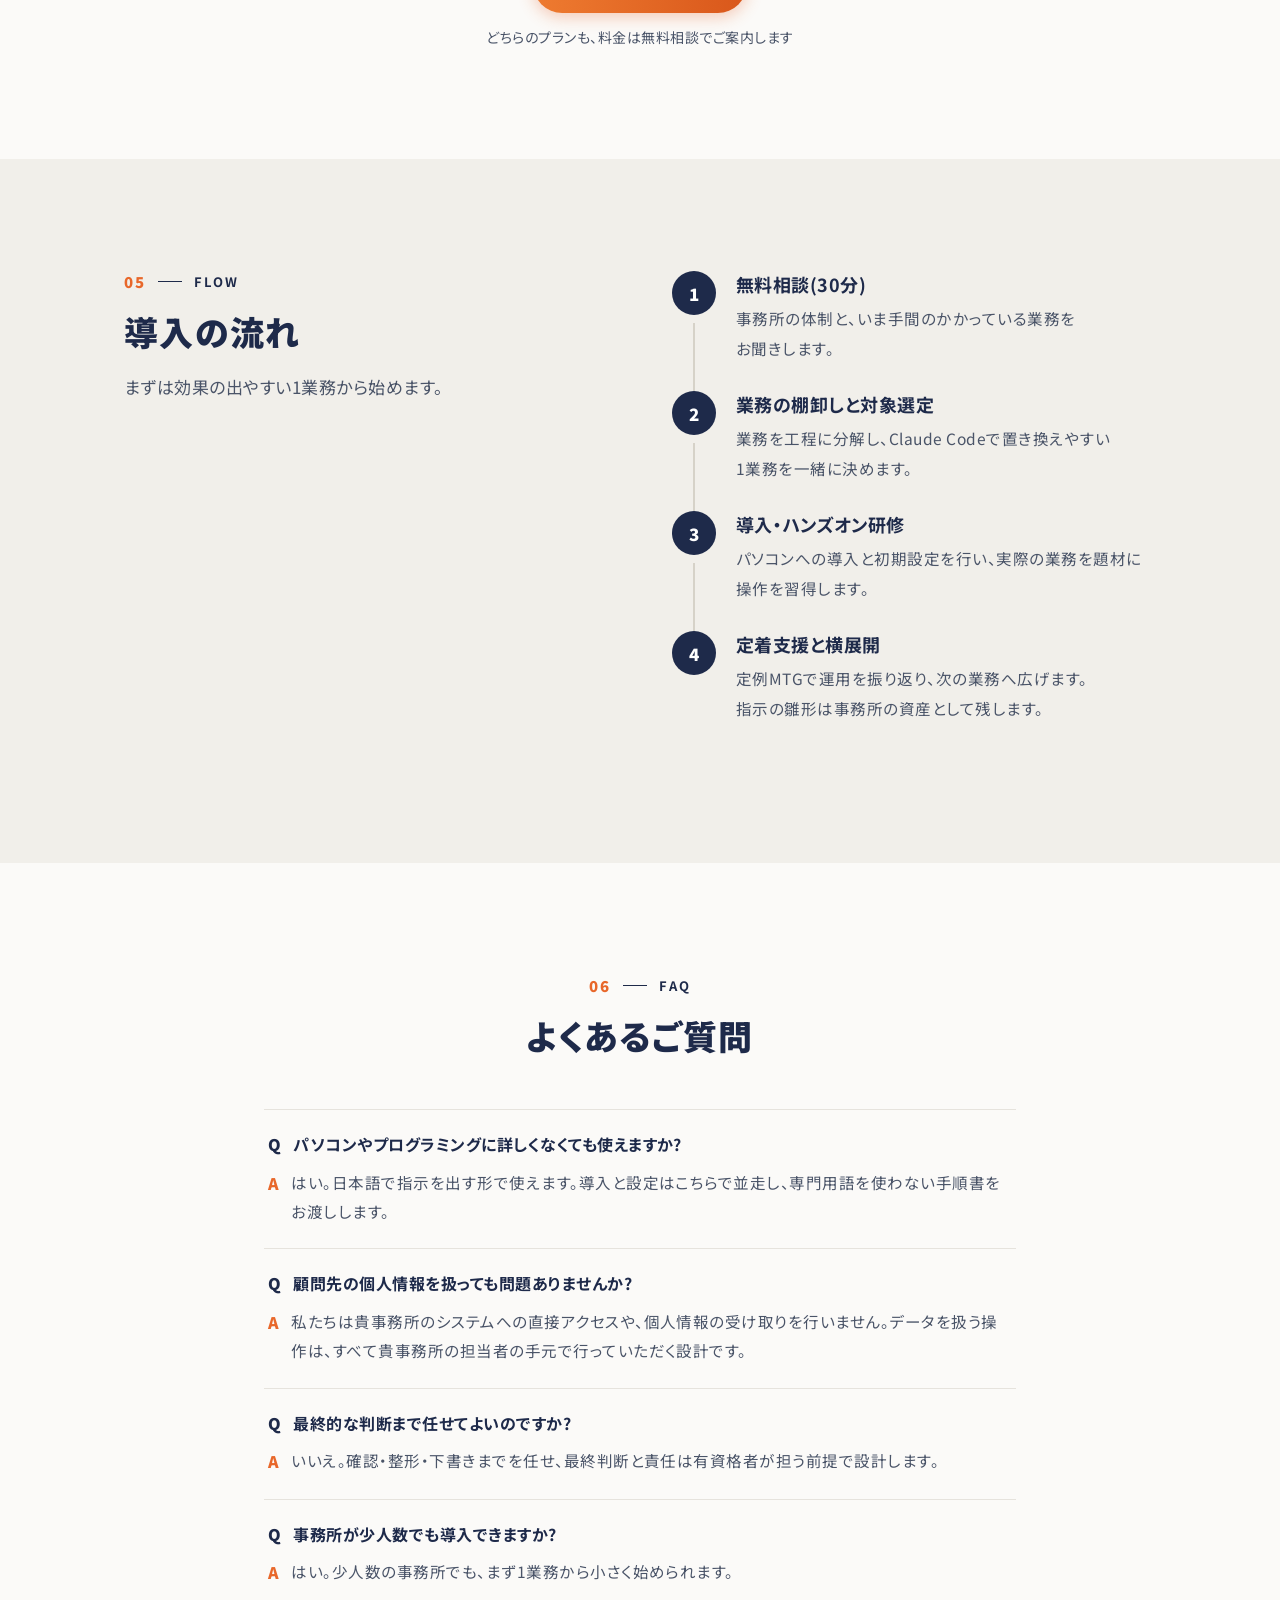
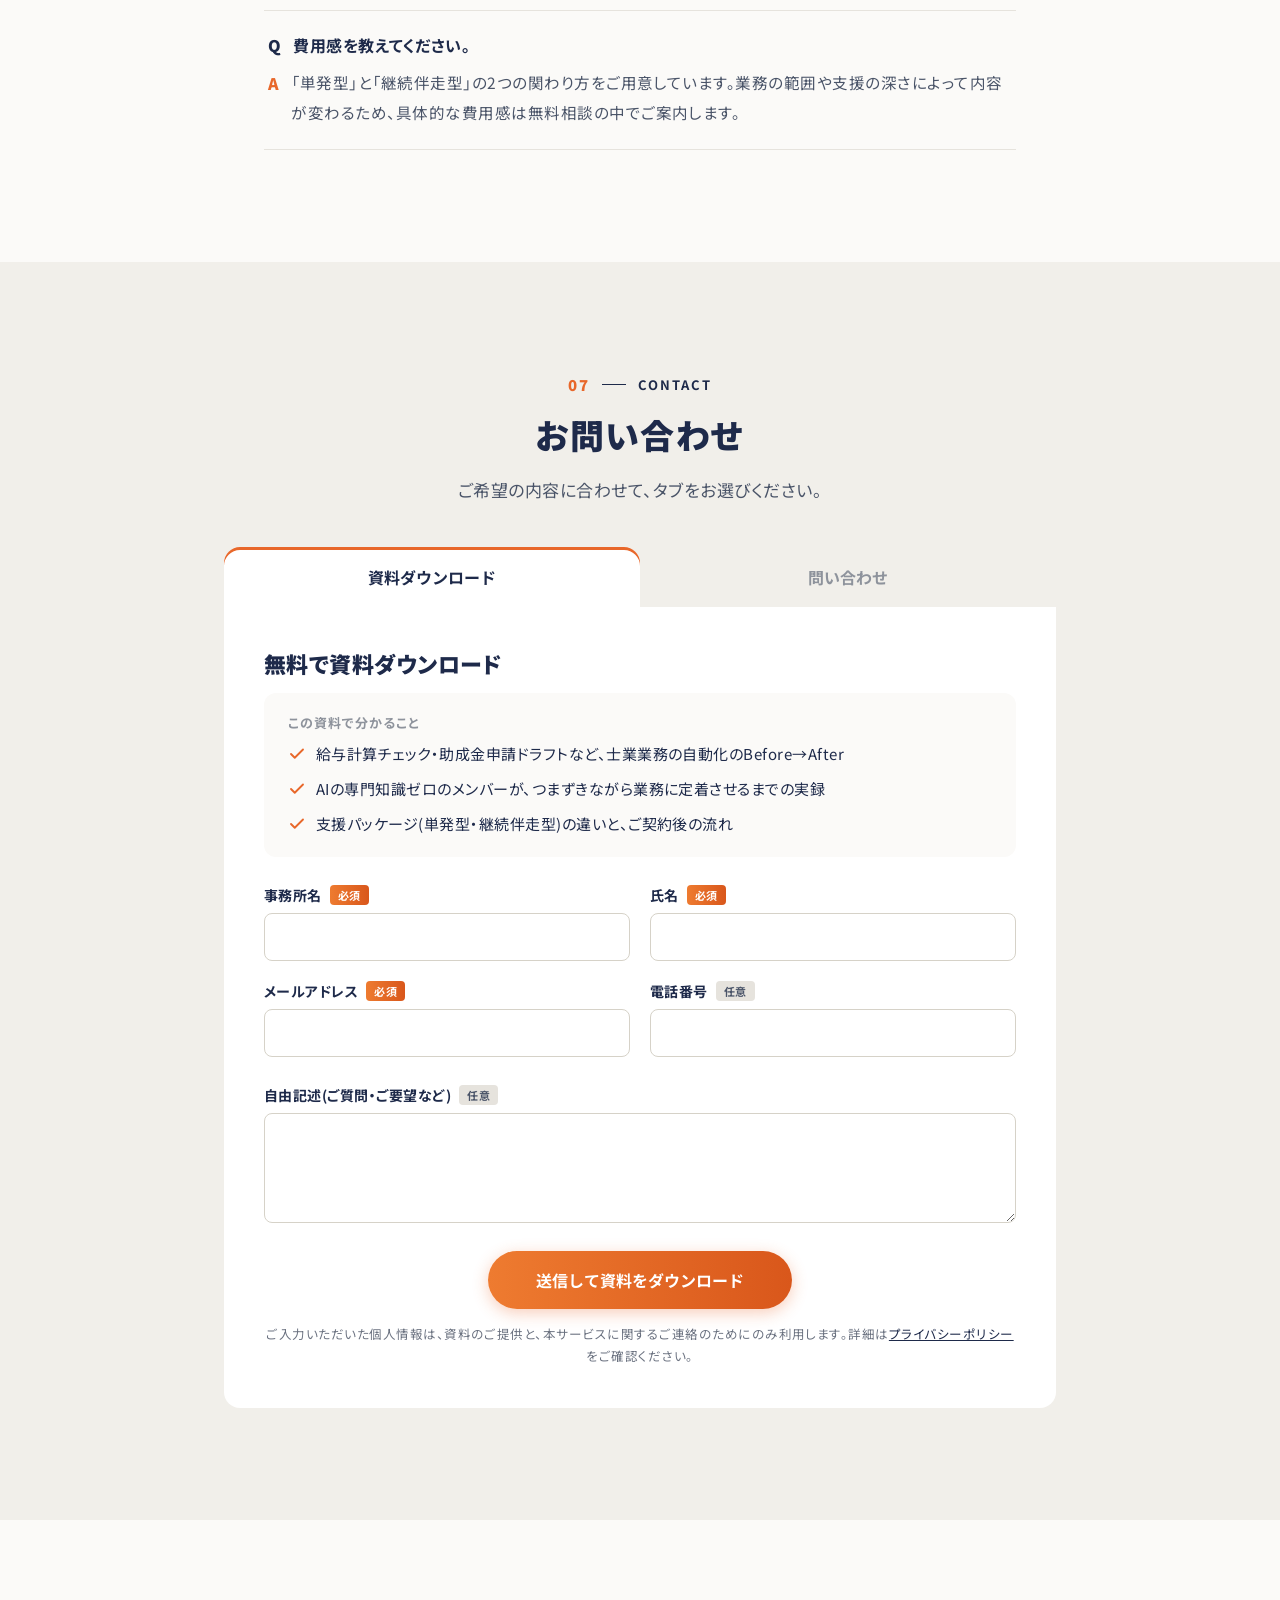
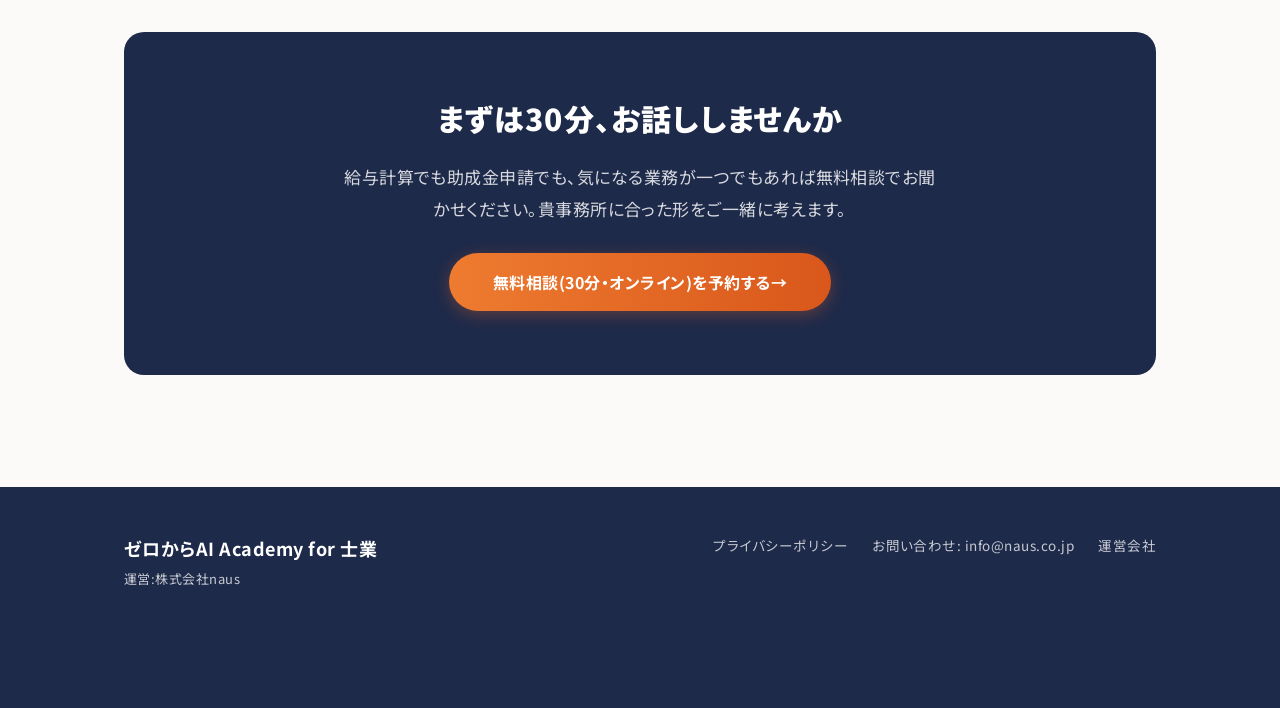
==== commit 94231714: "fix: 導入の流れのステップ2〜4の説明文を文節単位で改行させる Co-Authored-By: Claude Opus 5.5 <noreply@anthropic.com>" ====
--- a/index.html
+++ b/index.html
@@ -253,21 +253,21 @@
         <div class="flow-rail"><span class="flow-num">2</span><span class="flow-line"></span></div>
         <div class="flow-body">
           <h3 class="flow-title">業務の棚卸しと対象選定</h3>
-          <p class="flow-text">業務を工程に分解し、Claude Codeで置き換えやすい1業務を一緒に決めます。</p>
+          <p class="flow-text"><span class="flow-ph">業務を工程に分解し、</span><span class="flow-ph">Claude Codeで</span><span class="flow-ph">置き換えやすい</span><span class="flow-ph">1業務を</span><span class="flow-ph">一緒に決めます。</span></p>
         </div>
       </div>
       <div class="flow-step">
         <div class="flow-rail"><span class="flow-num">3</span><span class="flow-line"></span></div>
         <div class="flow-body">
           <h3 class="flow-title">導入・ハンズオン研修</h3>
-          <p class="flow-text">パソコンへの導入と初期設定を行い、実際の業務を題材に操作を習得します。</p>
+          <p class="flow-text"><span class="flow-ph">パソコンへの導入と</span><span class="flow-ph">初期設定を行い、</span><span class="flow-ph">実際の業務を</span><span class="flow-ph">題材に</span><span class="flow-ph">操作を習得します。</span></p>
         </div>
       </div>
       <div class="flow-step">
         <div class="flow-rail"><span class="flow-num">4</span></div>
         <div class="flow-body">
           <h3 class="flow-title">定着支援と横展開</h3>
-          <p class="flow-text">定例MTGで運用を振り返り、次の業務へ広げます。指示の雛形は事務所の資産として残します。</p>
+          <p class="flow-text"><span class="flow-ph">定例MTGで</span><span class="flow-ph">運用を振り返り、</span><span class="flow-ph">次の業務へ</span><span class="flow-ph">広げます。</span><span class="flow-ph">指示の雛形は</span><span class="flow-ph">事務所の</span><span class="flow-ph">資産として</span><span class="flow-ph">残します。</span></p>
         </div>
       </div>
     </div>
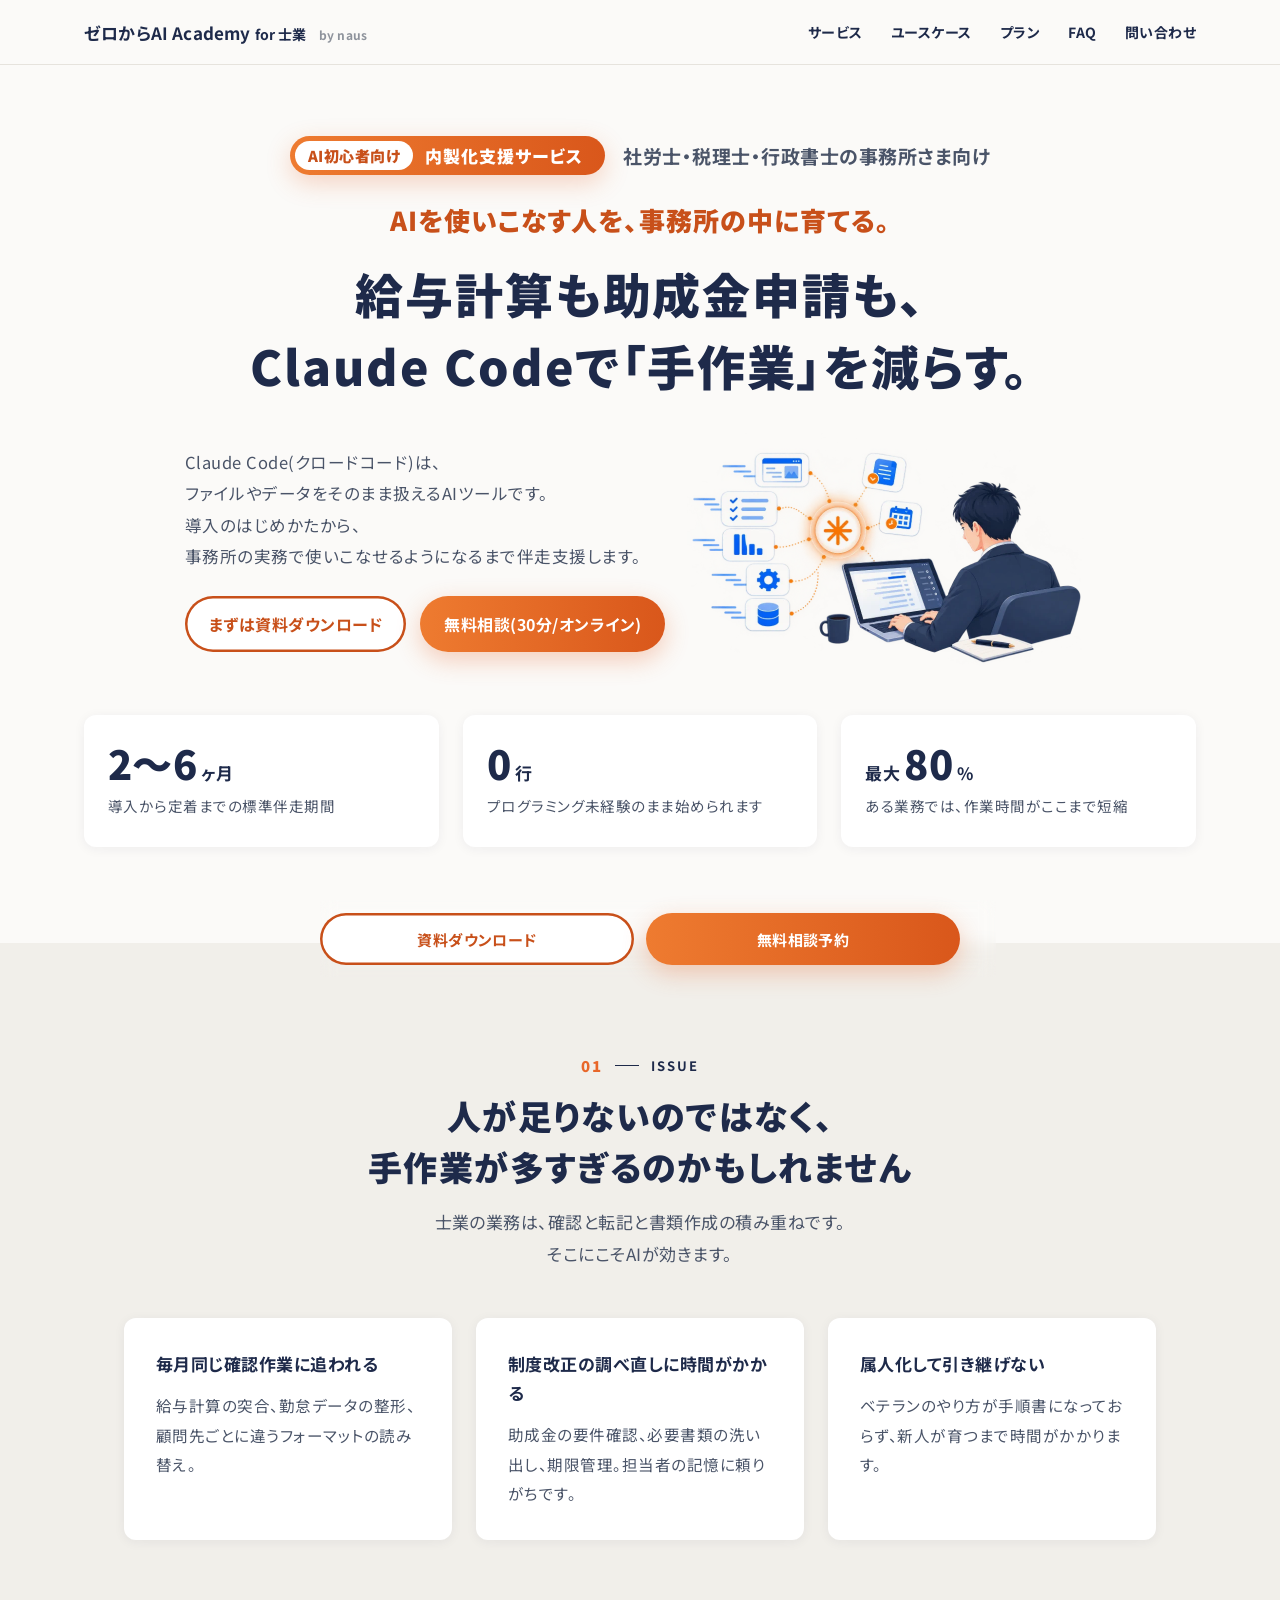
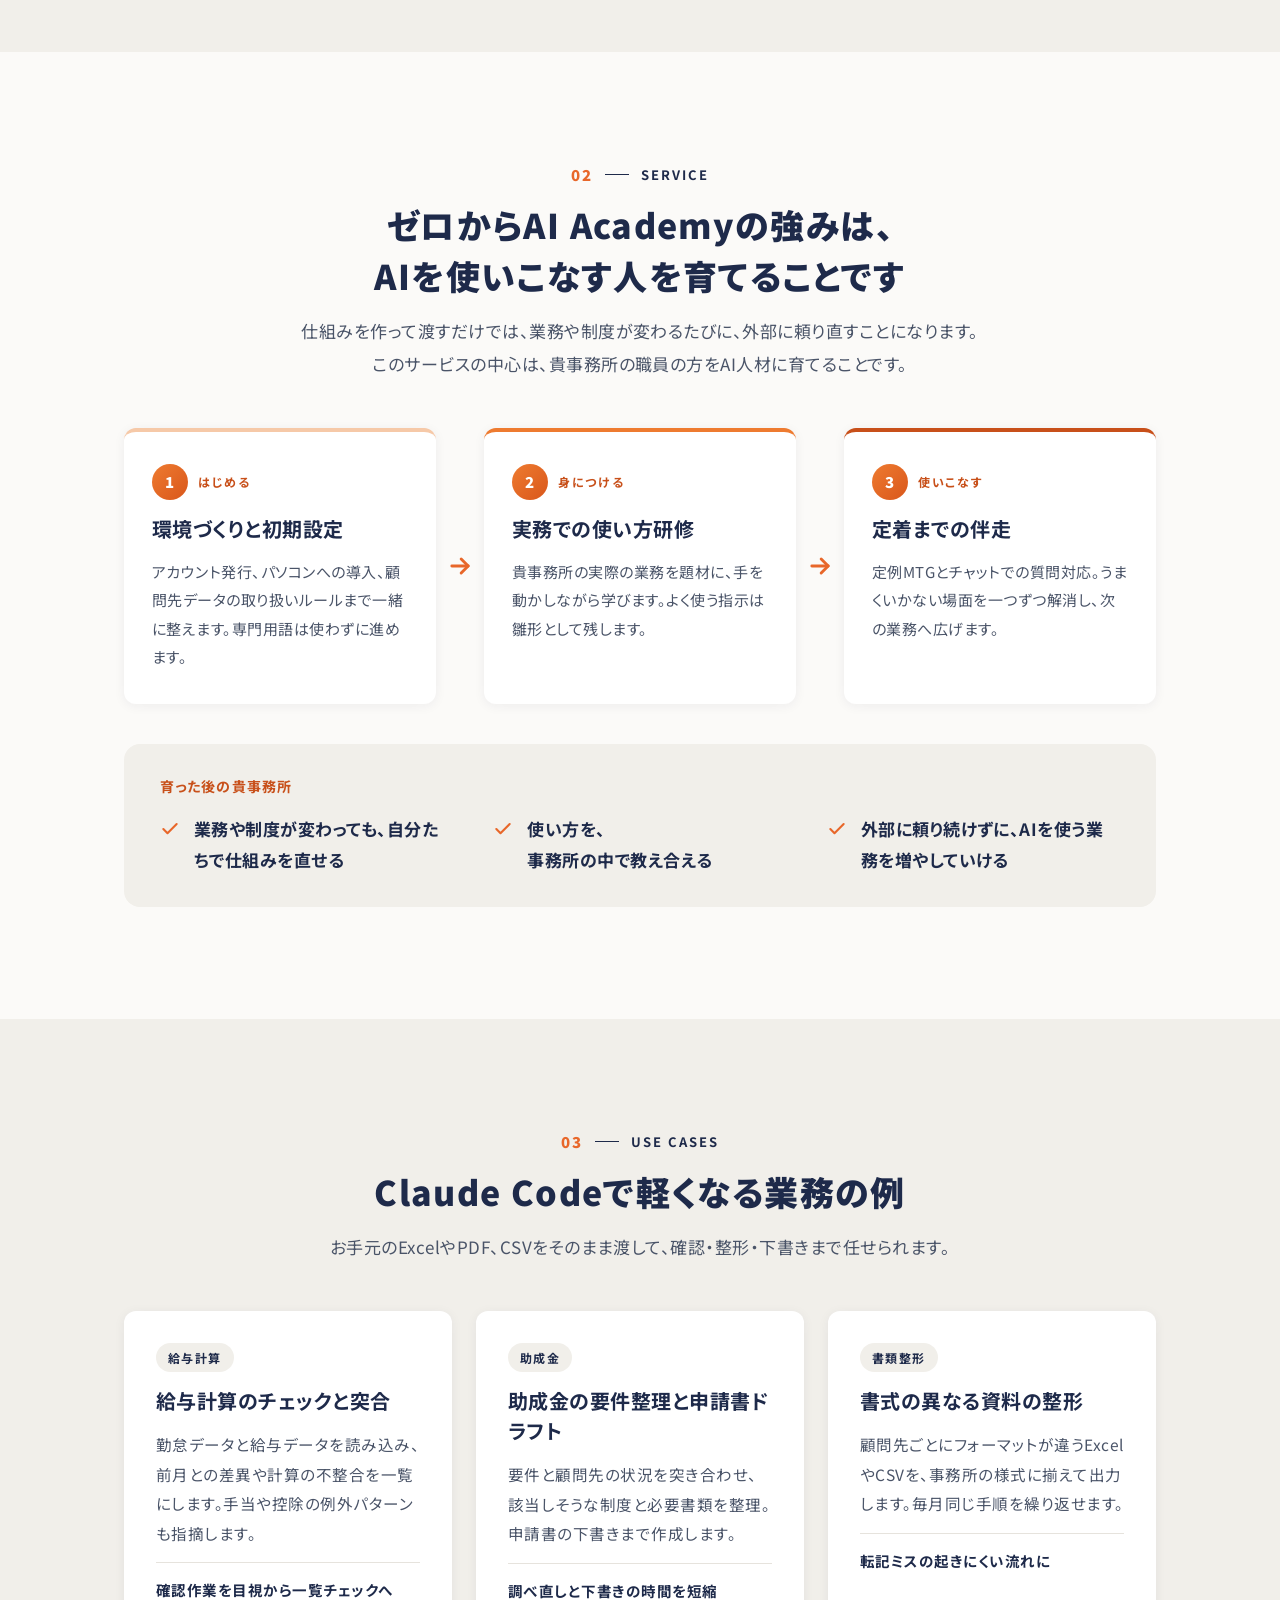
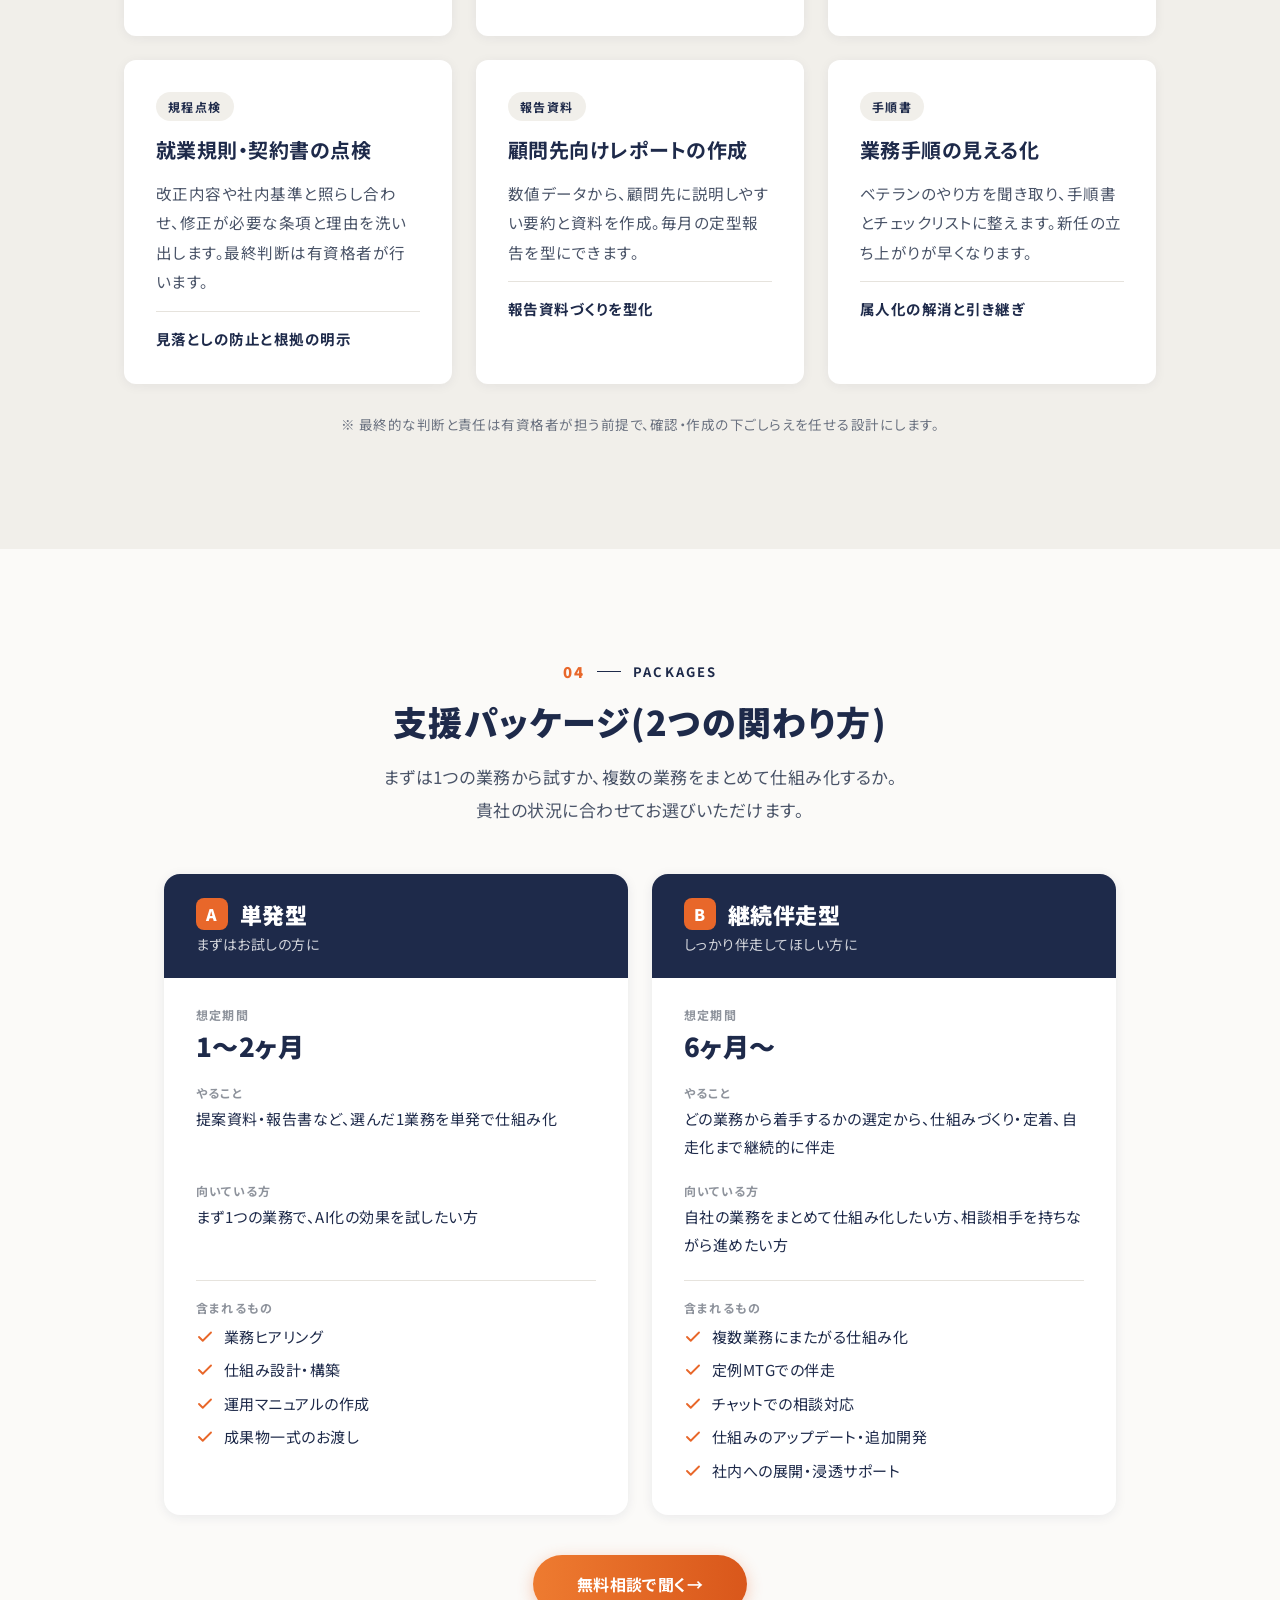
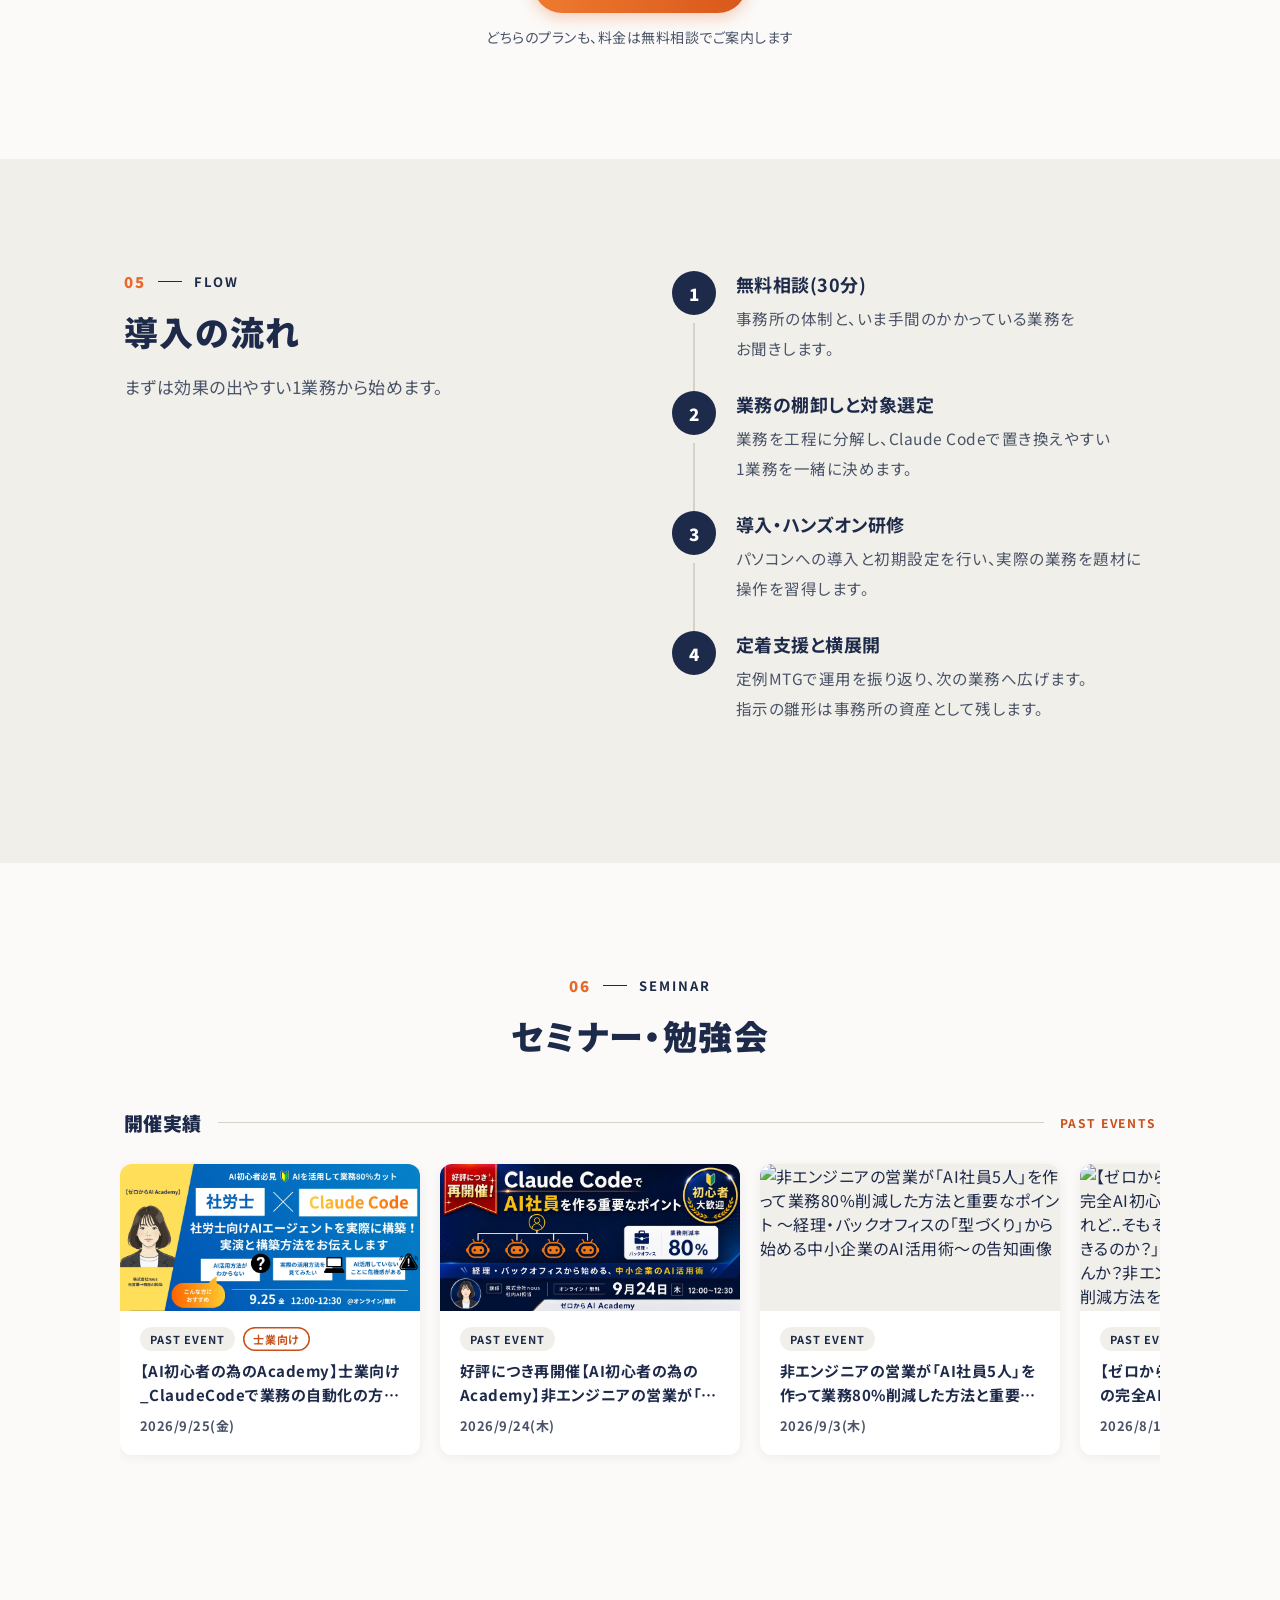
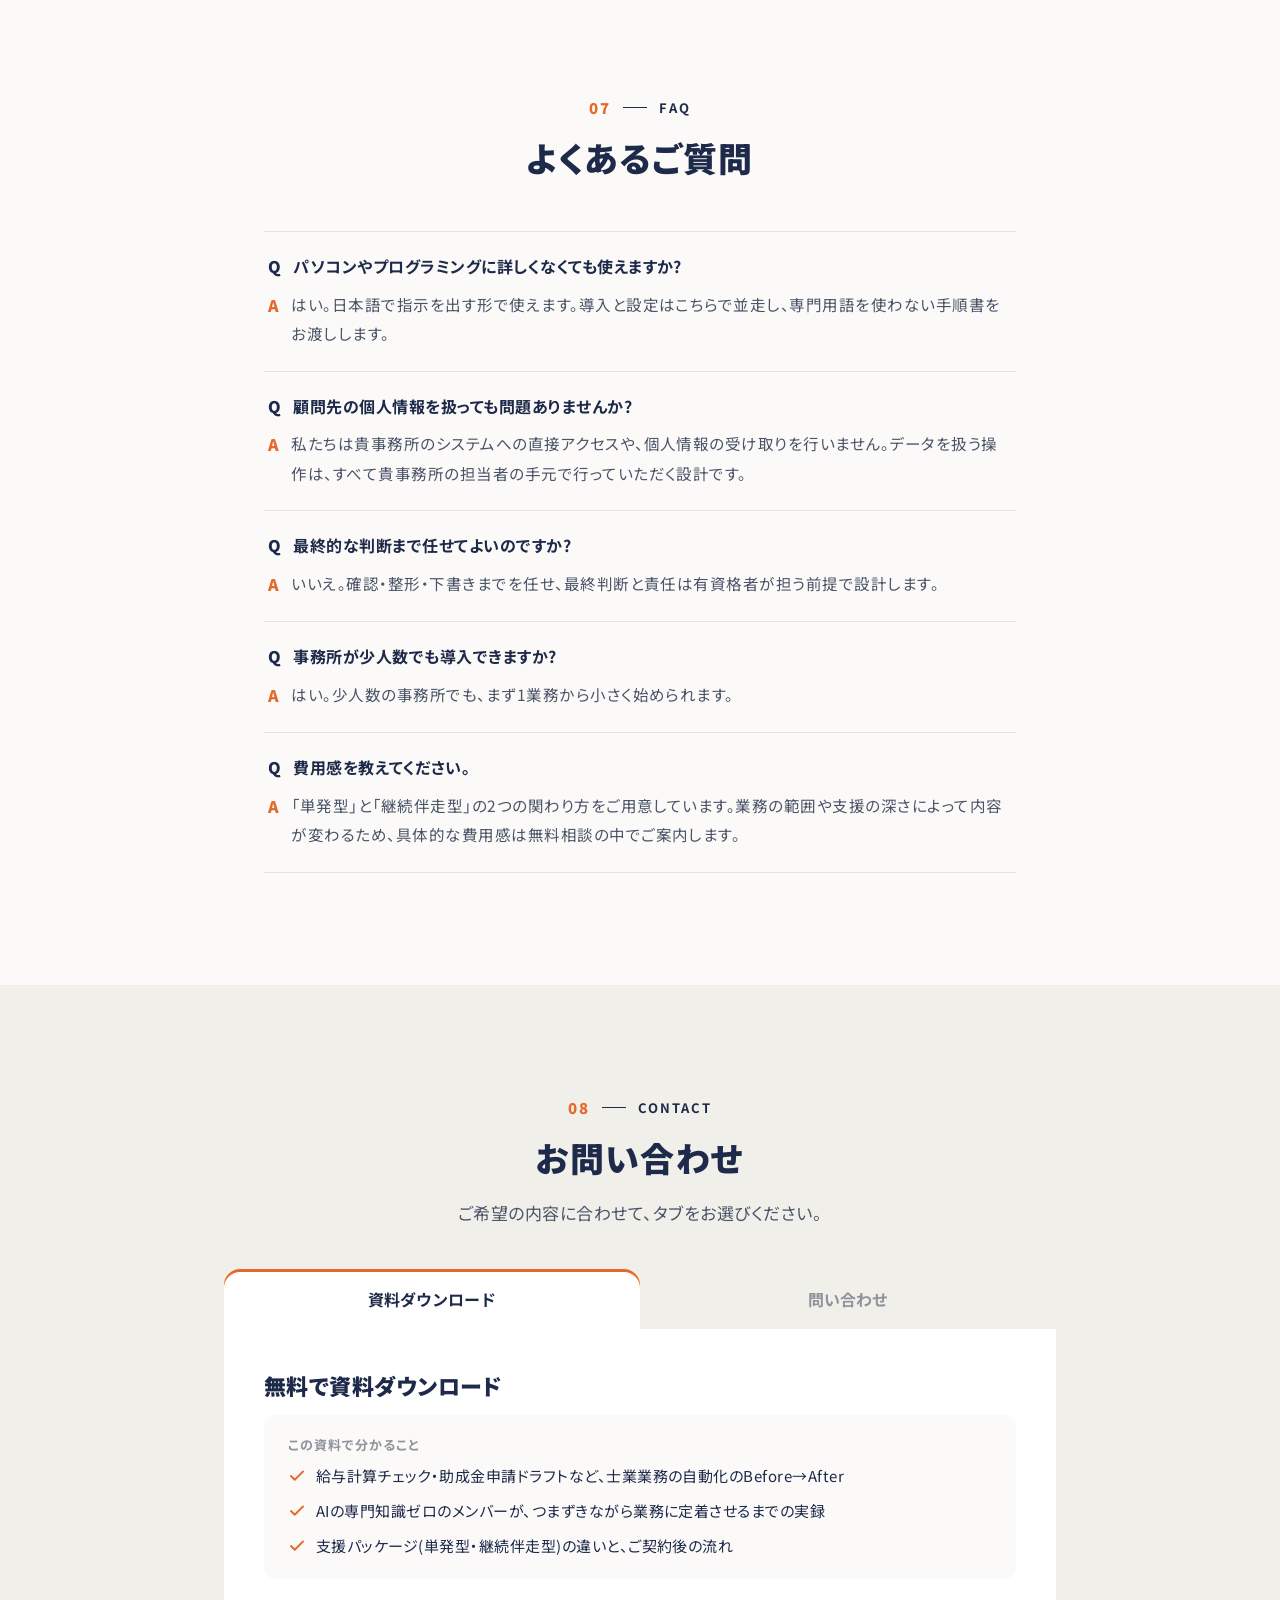
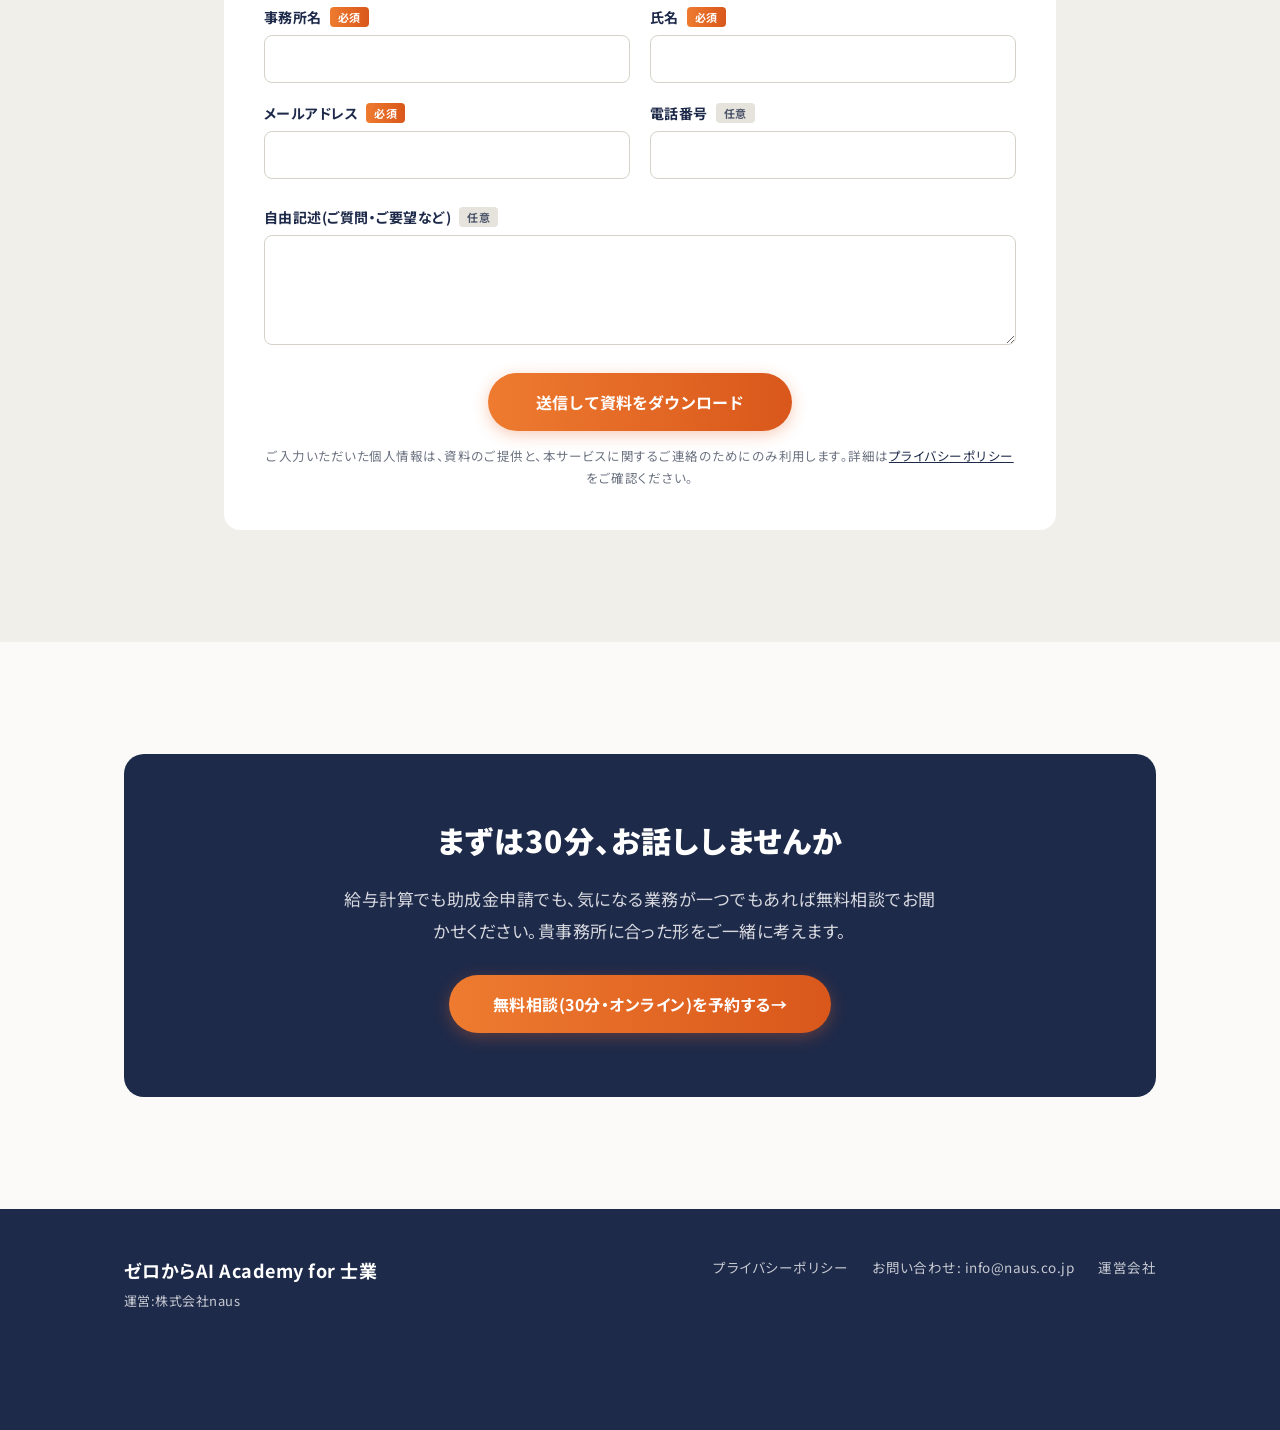
==== commit f7f1aee9: "feat: セミナー・勉強会セクションを追加 - 導入の流れとよくあるご質問の間にセミナー・勉強会セクションを追加 - 開催情報を data/seminars.json から読み込み、開催予定と開催実" ====
--- a/index.html
+++ b/index.html
@@ -3,6 +3,7 @@
 <head>
 <meta charset="utf-8">
 <meta name="viewport" content="width=device-width, initial-scale=1">
+<meta name="robots" content="noindex, nofollow">
 <link rel="preconnect" href="https://fonts.googleapis.com">
 <link rel="stylesheet" href="https://fonts.googleapis.com/css2?family=Noto+Sans+JP:wght@400;500;700;900&display=swap">
 <link rel="stylesheet" href="/assets/style.css">
@@ -274,11 +275,37 @@
   </div>
 </section>
 
-<!-- ===== 7. FAQ ===== -->
+<!-- ===== 7. SEMINAR ===== -->
+<section id="seminar" class="section">
+  <div class="container">
+    <div class="sec-head">
+      <div class="sec-label"><span class="sec-label-num">06</span><span class="sec-label-line"></span>SEMINAR</div>
+      <h2 class="sec-title">セミナー・勉強会</h2>
+    </div>
+    <div id="sem-upcoming-wrap" class="sem-upcoming-wrap" hidden>
+      <div class="sem-subhead">
+        <h3 class="sem-subhead-title">開催予定</h3>
+        <span class="sem-subhead-line" aria-hidden="true"></span>
+        <span class="sem-subhead-en">UPCOMING</span>
+      </div>
+      <div id="sem-upcoming-list" class="sem-upcoming-list"></div>
+    </div>
+    <div>
+      <div class="sem-subhead">
+        <h3 class="sem-subhead-title">開催実績</h3>
+        <span class="sem-subhead-line" aria-hidden="true"></span>
+        <span class="sem-subhead-en">PAST EVENTS</span>
+      </div>
+      <div id="sem-past-list" class="sem-past-scroll"></div>
+    </div>
+  </div>
+</section>
+
+<!-- ===== 8. FAQ ===== -->
 <section id="faq" class="section">
   <div class="container container-faq">
     <div class="sec-head">
-      <div class="sec-label"><span class="sec-label-num">06</span><span class="sec-label-line"></span>FAQ</div>
+      <div class="sec-label"><span class="sec-label-num">07</span><span class="sec-label-line"></span>FAQ</div>
       <h2 class="sec-title">よくあるご質問</h2>
     </div>
     <div class="faq-list">
@@ -306,11 +333,11 @@
   </div>
 </section>
 
-<!-- ===== 8. CONTACT ===== -->
+<!-- ===== 9. CONTACT ===== -->
 <section id="contact" class="section section-alt">
   <div id="download" class="container container-contact">
     <div class="sec-head contact-head">
-      <div class="sec-label"><span class="sec-label-num">07</span><span class="sec-label-line"></span>CONTACT</div>
+      <div class="sec-label"><span class="sec-label-num">08</span><span class="sec-label-line"></span>CONTACT</div>
       <h2 class="sec-title">お問い合わせ</h2>
       <p class="sec-lead">ご希望の内容に合わせて、タブをお選びください。</p>
     </div>
@@ -374,7 +401,7 @@
   </div>
 </section>
 
-<!-- ===== 9. 最終CTA ===== -->
+<!-- ===== 10. 最終CTA ===== -->
 <section class="cta-section">
   <div class="container">
     <div class="cta-box">
@@ -385,7 +412,7 @@
   </div>
 </section>
 
-<!-- ===== 10. フッター ===== -->
+<!-- ===== 11. フッター ===== -->
 <footer class="site-footer">
   <div class="footer-inner">
     <div class="footer-brand">
@@ -400,7 +427,7 @@
   </div>
 </footer>
 
-<!-- ===== 11. 下部固定CTAバー ===== -->
+<!-- ===== 12. 下部固定CTAバー ===== -->
 <div class="fixed-cta">
   <div class="fixed-cta-inner">
     <a href="#download" class="btn-outline" data-tab="download">資料ダウンロード</a>
--- a/assets/style.css
+++ b/assets/style.css
@@ -228,3 +228,36 @@
   .flow-inner { grid-template-columns: minmax(0, 1fr); }
   .hero-badge-pill { white-space: nowrap; }
 }
+
+/* ===== seminar ===== */
+.sem-upcoming-wrap { margin-bottom: 56px; }
+.sem-upcoming-wrap[hidden] { display: none; }
+.sem-subhead { display: flex; align-items: center; gap: 16px; margin-bottom: 24px; }
+.sem-subhead-title { margin: 0; font-size: 19px; font-weight: 900; color: #1E2A4A; white-space: nowrap; }
+.sem-subhead-line { flex: 1 1 auto; height: 1px; background: #D6D2C8; }
+.sem-subhead-en { flex: none; font-size: 12px; font-weight: 700; letter-spacing: 0.14em; color: #C8501A; }
+.sem-upcoming-list { display: flex; flex-direction: column; gap: 20px; }
+.sem-card-upcoming { display: grid; grid-template-columns: 320px minmax(0, 1fr); max-width: 820px; width: 100%; margin: 0 auto; border: 2px solid #EE7B30; overflow: hidden; text-decoration: none; color: inherit; transition: all 200ms cubic-bezier(0.22,1,0.36,1); }
+.sem-card-upcoming:hover, .sem-past-card:hover { color: inherit; box-shadow: 0 10px 28px rgba(30,42,74,0.12); transform: translateY(-2px); }
+.sem-card-upcoming-thumb { background: #F1EFEA; display: flex; align-items: center; }
+.sem-card-upcoming-thumb img { display: block; width: 100%; height: auto; aspect-ratio: 1840 / 900; object-fit: cover; }
+.sem-card-upcoming-body { padding: 20px 24px; display: flex; flex-direction: column; gap: 10px; min-width: 0; }
+.sem-card-upcoming-top { display: flex; align-items: center; gap: 8px 10px; flex-wrap: wrap; }
+.sem-pill-upcoming { flex: none; display: inline-flex; align-items: center; background: linear-gradient(90deg, #EE7B30, #D9571B); color: #fff; font-size: 12px; font-weight: 700; letter-spacing: 0.06em; padding: 4px 12px; border-radius: 999px; }
+.sem-meta { font-size: 13px; color: #4A5468; font-weight: 700; }
+.sem-card-upcoming-title { margin: 0; font-size: 17px; font-weight: 700; line-height: 1.6; color: #1E2A4A; display: -webkit-box; -webkit-box-orient: vertical; -webkit-line-clamp: 2; line-clamp: 2; overflow: hidden; }
+.sem-card-upcoming-summary { margin: 0; font-size: 14.5px; line-height: 1.8; color: #4A5468; }
+.sem-card-upcoming-foot { margin-top: 4px; display: flex; justify-content: flex-end; }
+.sem-card-upcoming-foot .btn-grad { gap: 8px; font-size: 14px; padding: 11px 24px; box-shadow: 0 4px 16px rgba(232,100,40,0.30); }
+.sem-past-scroll { display: flex; gap: 20px; overflow-x: auto; padding: 4px 4px 18px; margin: 0 -4px; -webkit-overflow-scrolling: touch; scroll-snap-type: x proximity; }
+.sem-past-card { flex: 0 0 300px; max-width: calc(100% - 40px); scroll-snap-align: start; overflow: hidden; text-decoration: none; color: inherit; display: flex; flex-direction: column; transition: all 200ms cubic-bezier(0.22,1,0.36,1); }
+.sem-past-thumb img { display: block; width: 100%; height: auto; aspect-ratio: 1840 / 900; object-fit: cover; background: #F1EFEA; }
+.sem-past-body { padding: 16px 20px 20px; display: flex; flex-direction: column; gap: 8px; }
+.sem-labels { display: flex; flex-wrap: wrap; gap: 6px 8px; }
+.sem-past-label { display: inline-flex; align-items: center; background: #F1EFEA; color: #1E2A4A; font-size: 11px; font-weight: 700; letter-spacing: 0.08em; padding: 4px 10px; border-radius: 999px; }
+.sem-shigyo-label { display: inline-flex; align-items: center; background: #fff; color: #C8501A; box-shadow: inset 0 0 0 1.5px #C8501A; font-size: 11px; font-weight: 700; letter-spacing: 0.08em; padding: 4px 10px; border-radius: 999px; }
+.sem-past-title { margin: 0; font-size: 15px; font-weight: 700; line-height: 1.65; color: #1E2A4A; display: -webkit-box; -webkit-box-orient: vertical; -webkit-line-clamp: 2; line-clamp: 2; overflow: hidden; }
+.sem-past-date { margin: 0; font-size: 13px; color: #4A5468; font-weight: 700; }
+@media (max-width: 599.98px) {
+  .sem-card-upcoming { grid-template-columns: minmax(0, 1fr); }
+}
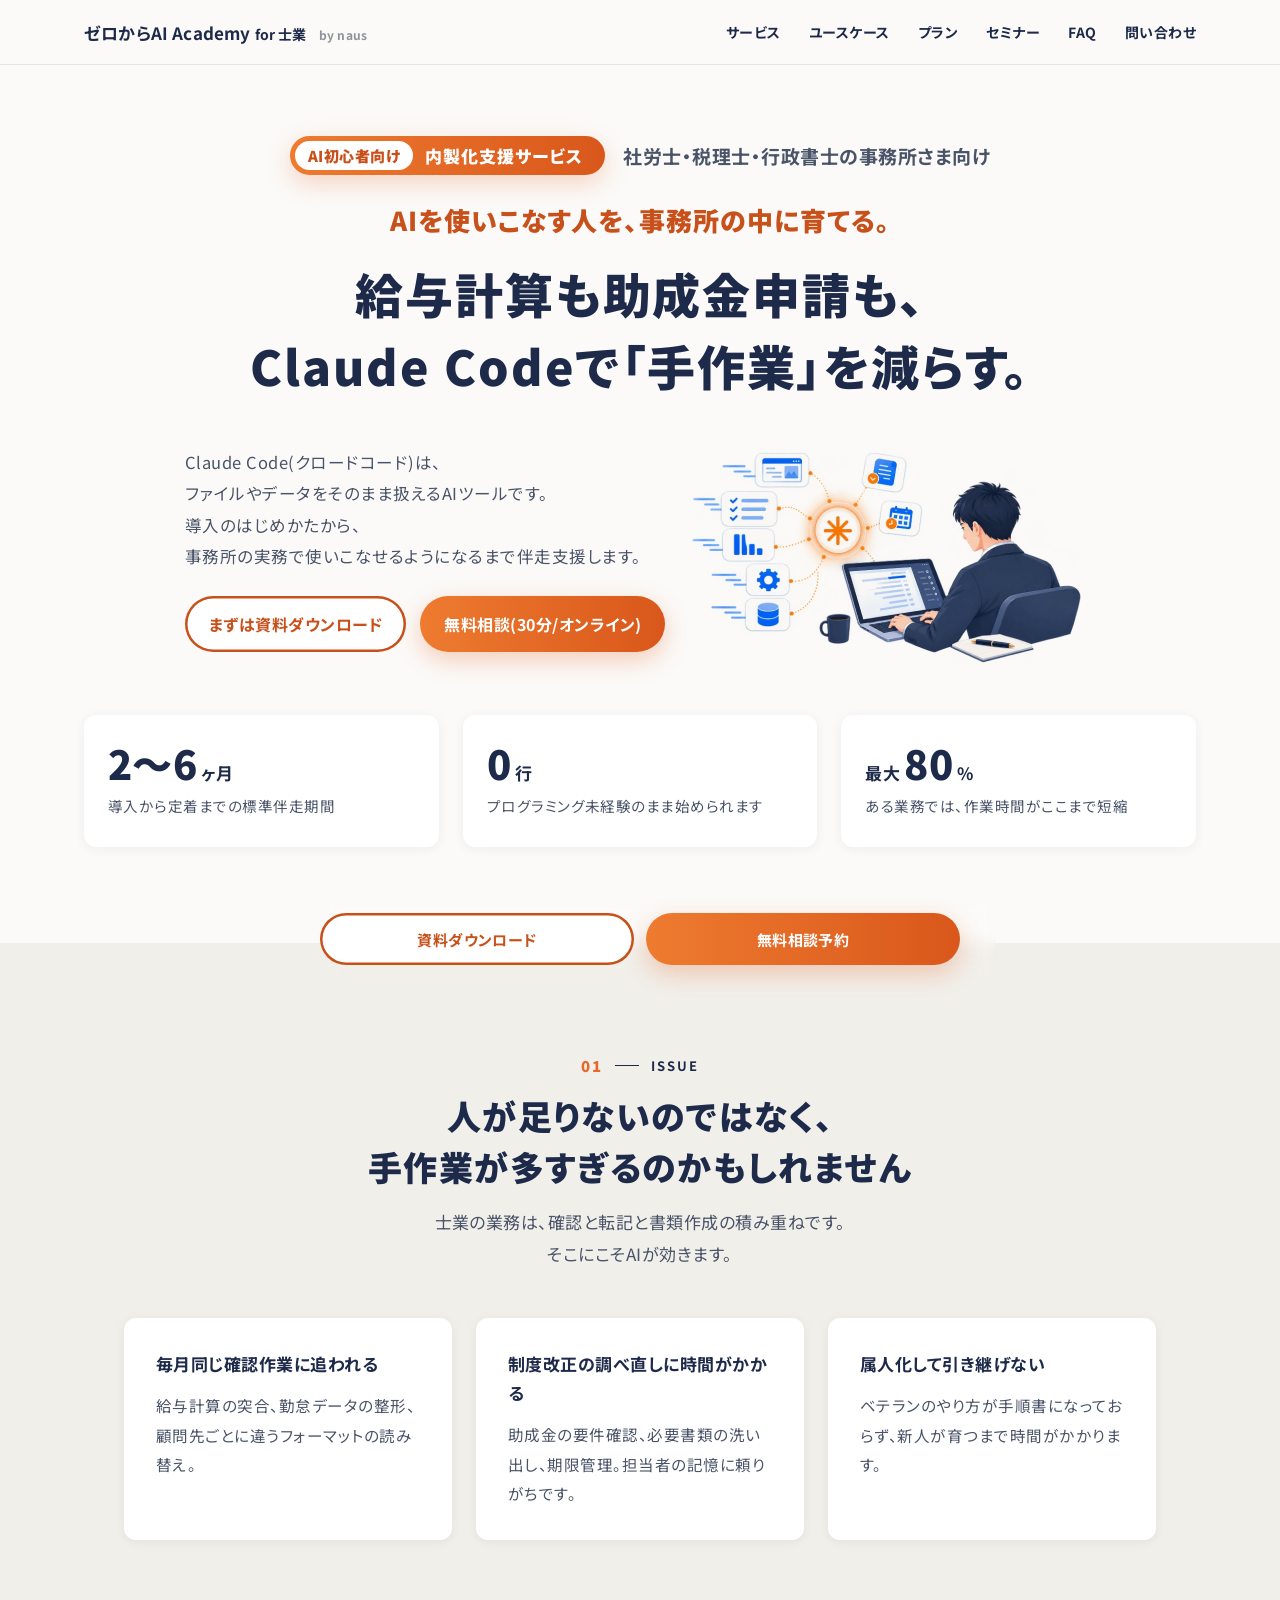
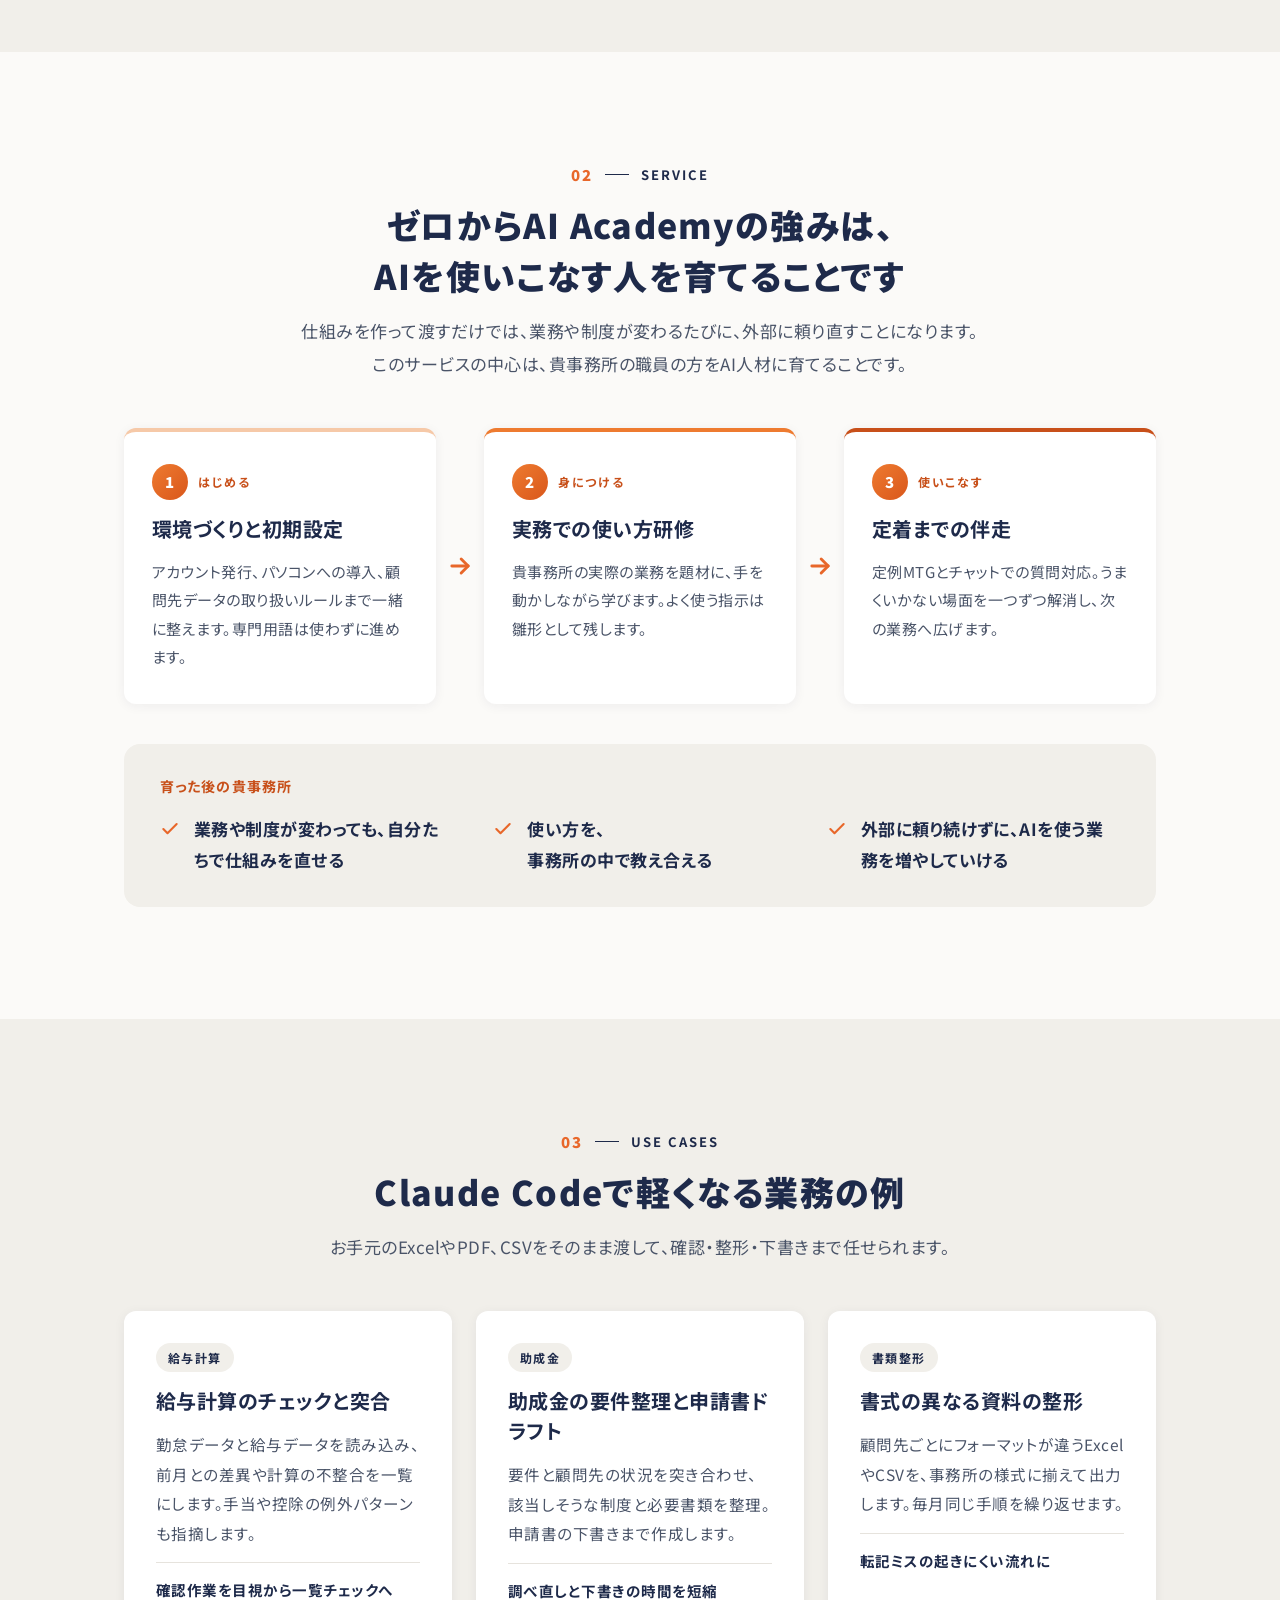
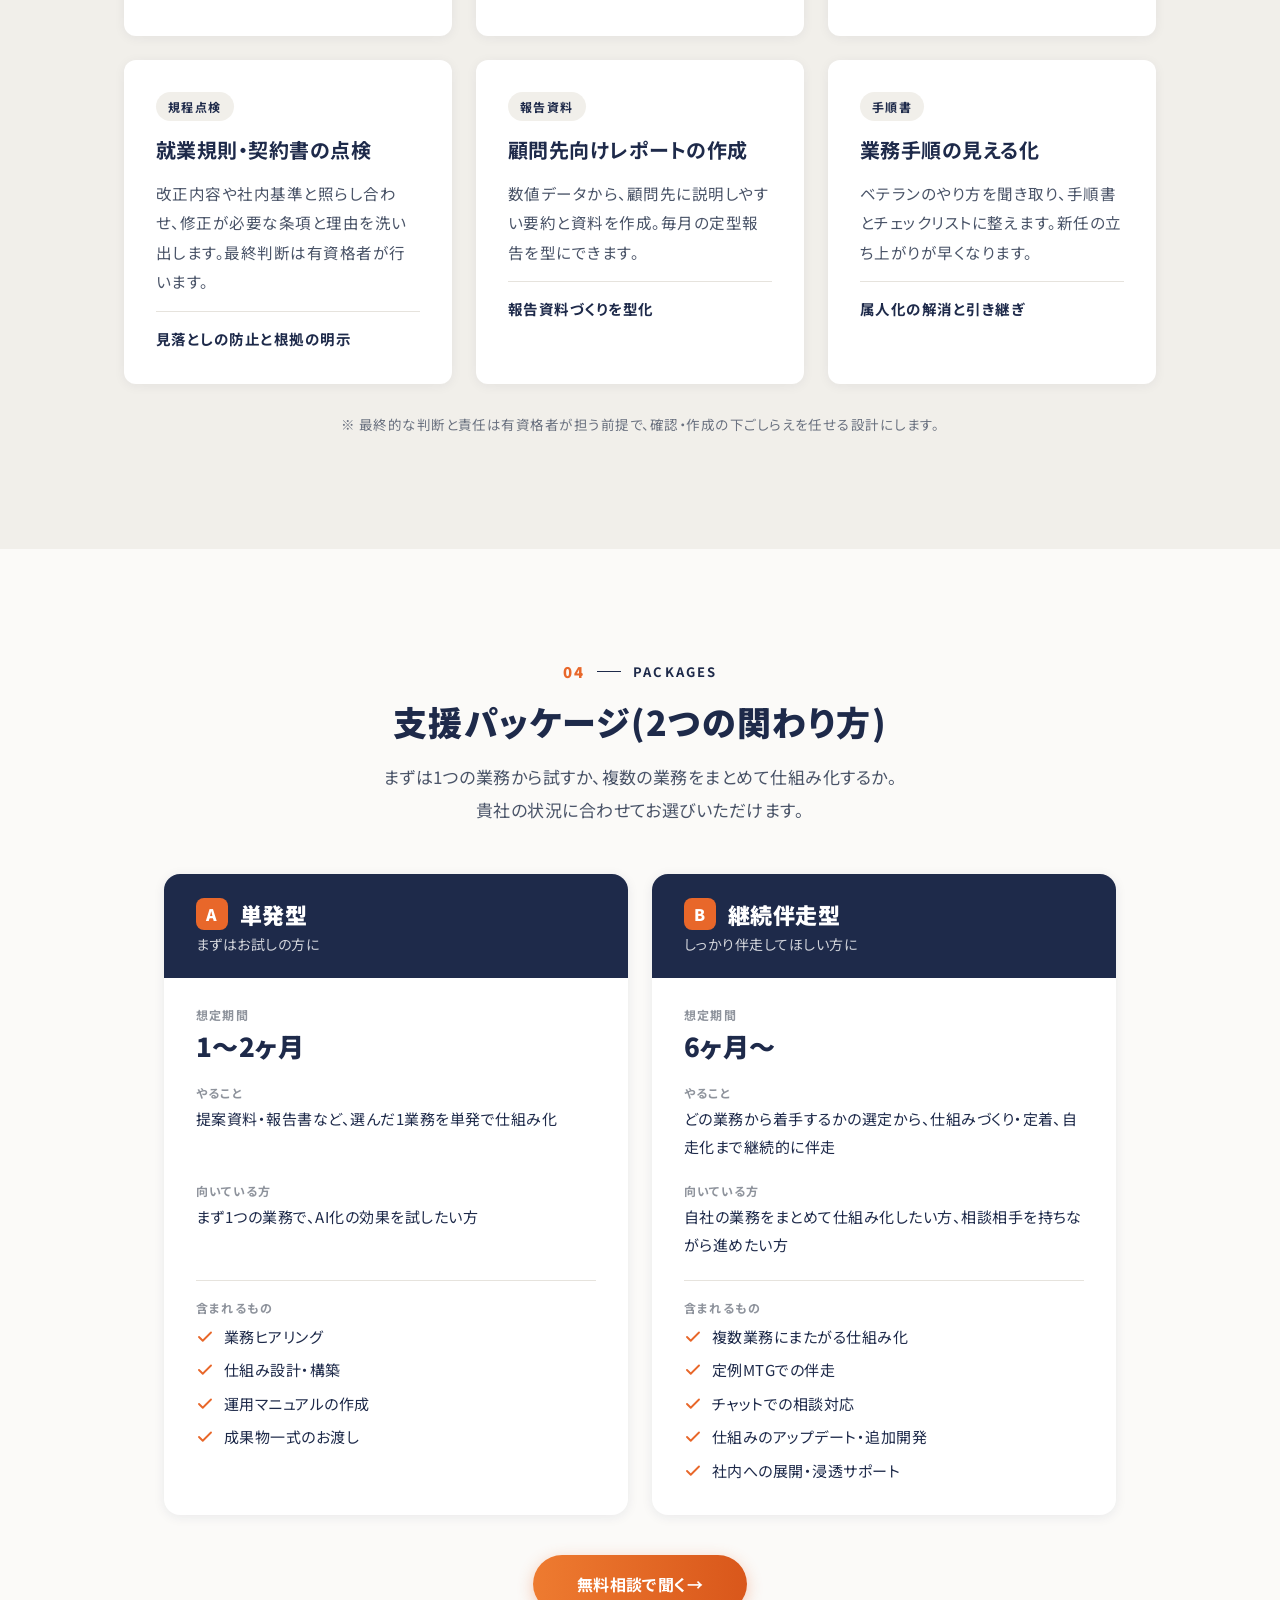
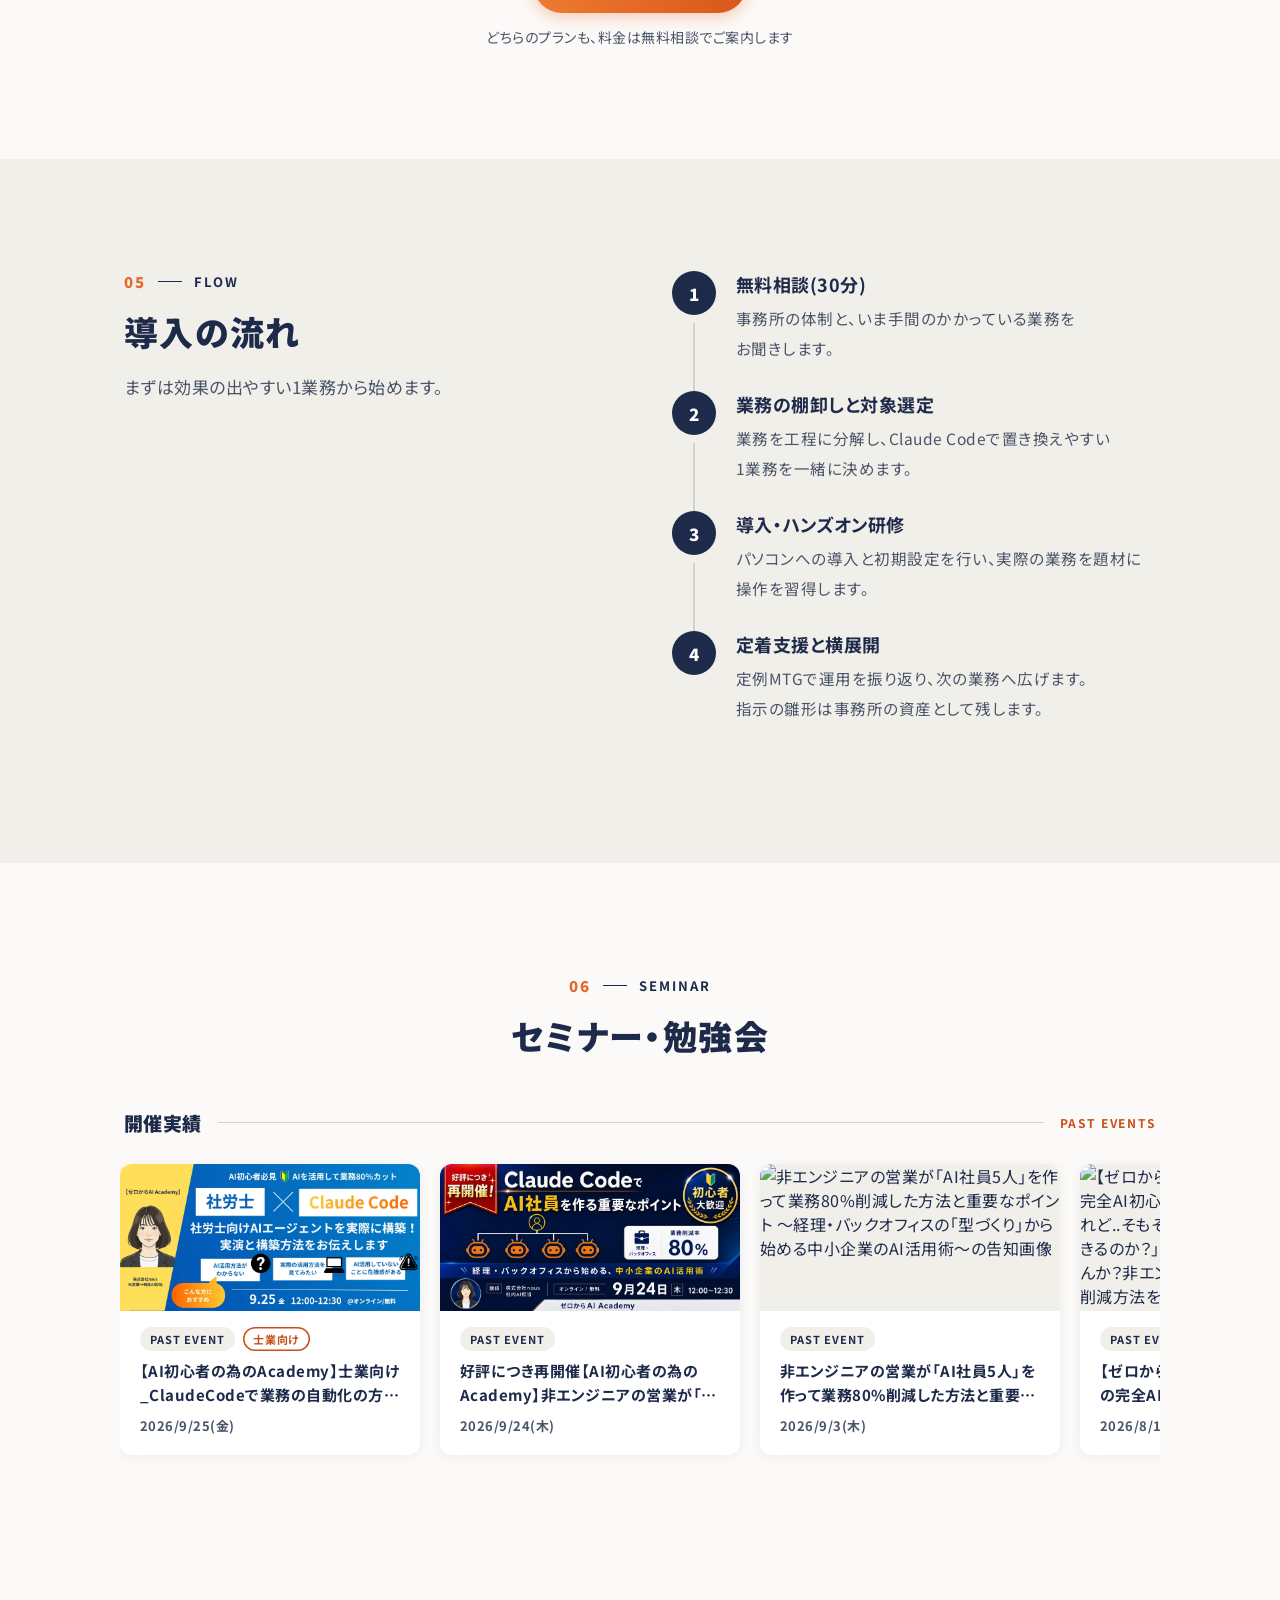
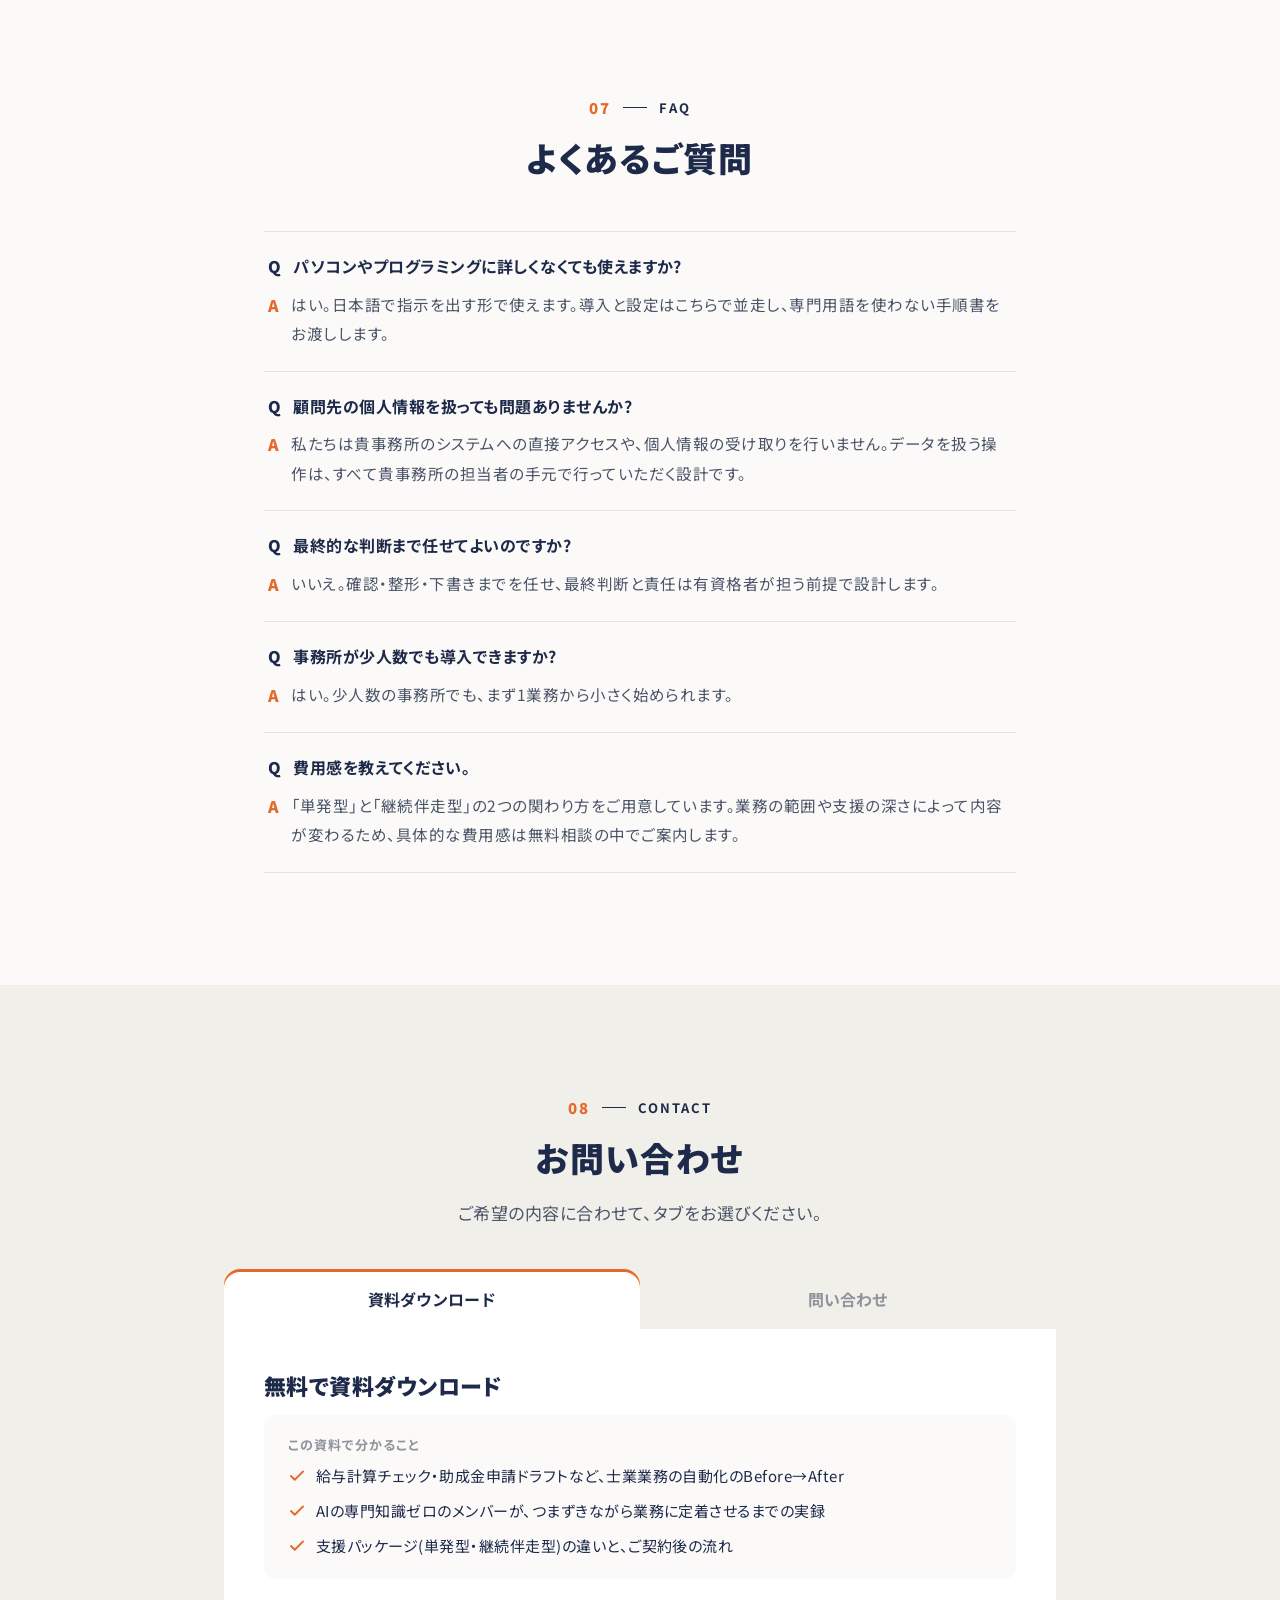
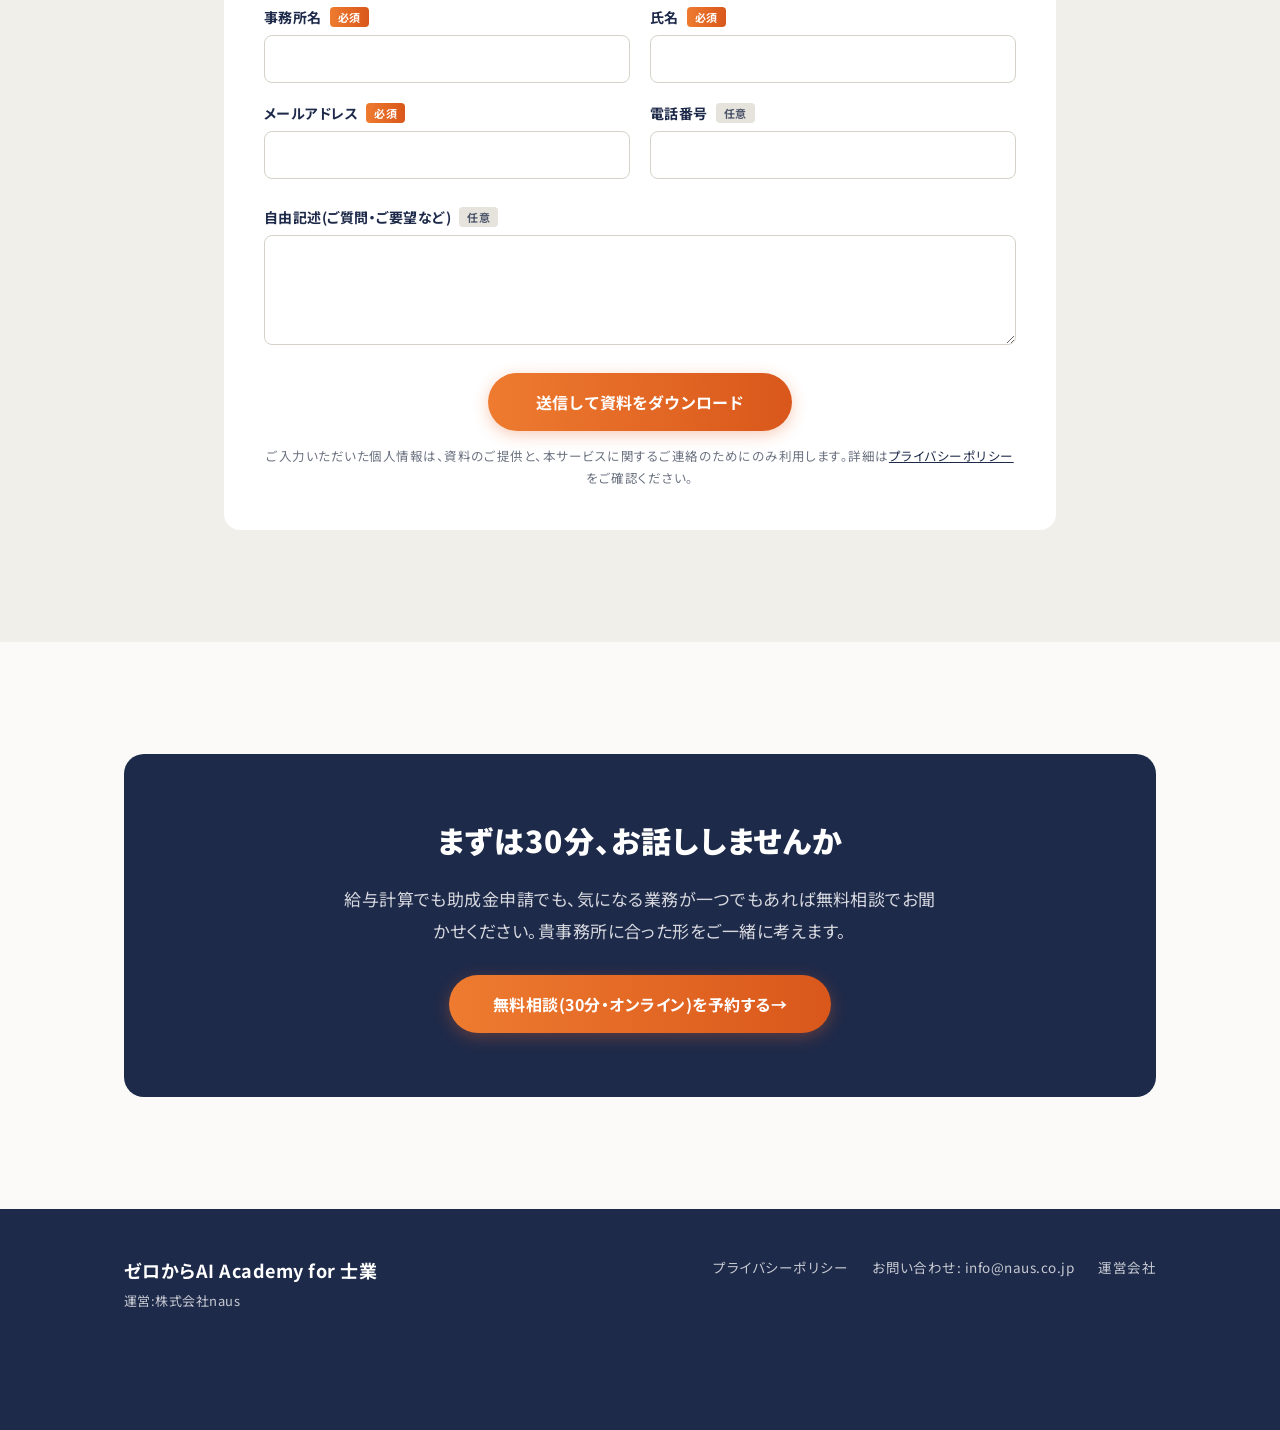
==== commit 97a0b8a2: "feat: 上部メニューにセミナーへのリンクを追加 Co-Authored-By: Claude Sonnet 5.5 <noreply@anthropic.com>" ====
--- a/index.html
+++ b/index.html
@@ -21,6 +21,7 @@
       <a href="#service">サービス</a>
       <a href="#usecase">ユースケース</a>
       <a href="#pricing">プラン</a>
+      <a href="#seminar">セミナー</a>
       <a href="#faq">FAQ</a>
       <a href="#contact" data-tab="contact">問い合わせ</a>
     </nav>
@@ -30,6 +31,7 @@
     <a href="#service">サービス</a>
     <a href="#usecase">ユースケース</a>
     <a href="#pricing">プラン</a>
+    <a href="#seminar">セミナー</a>
     <a href="#faq">FAQ</a>
     <a href="#contact" data-tab="contact">問い合わせ</a>
   </nav>
